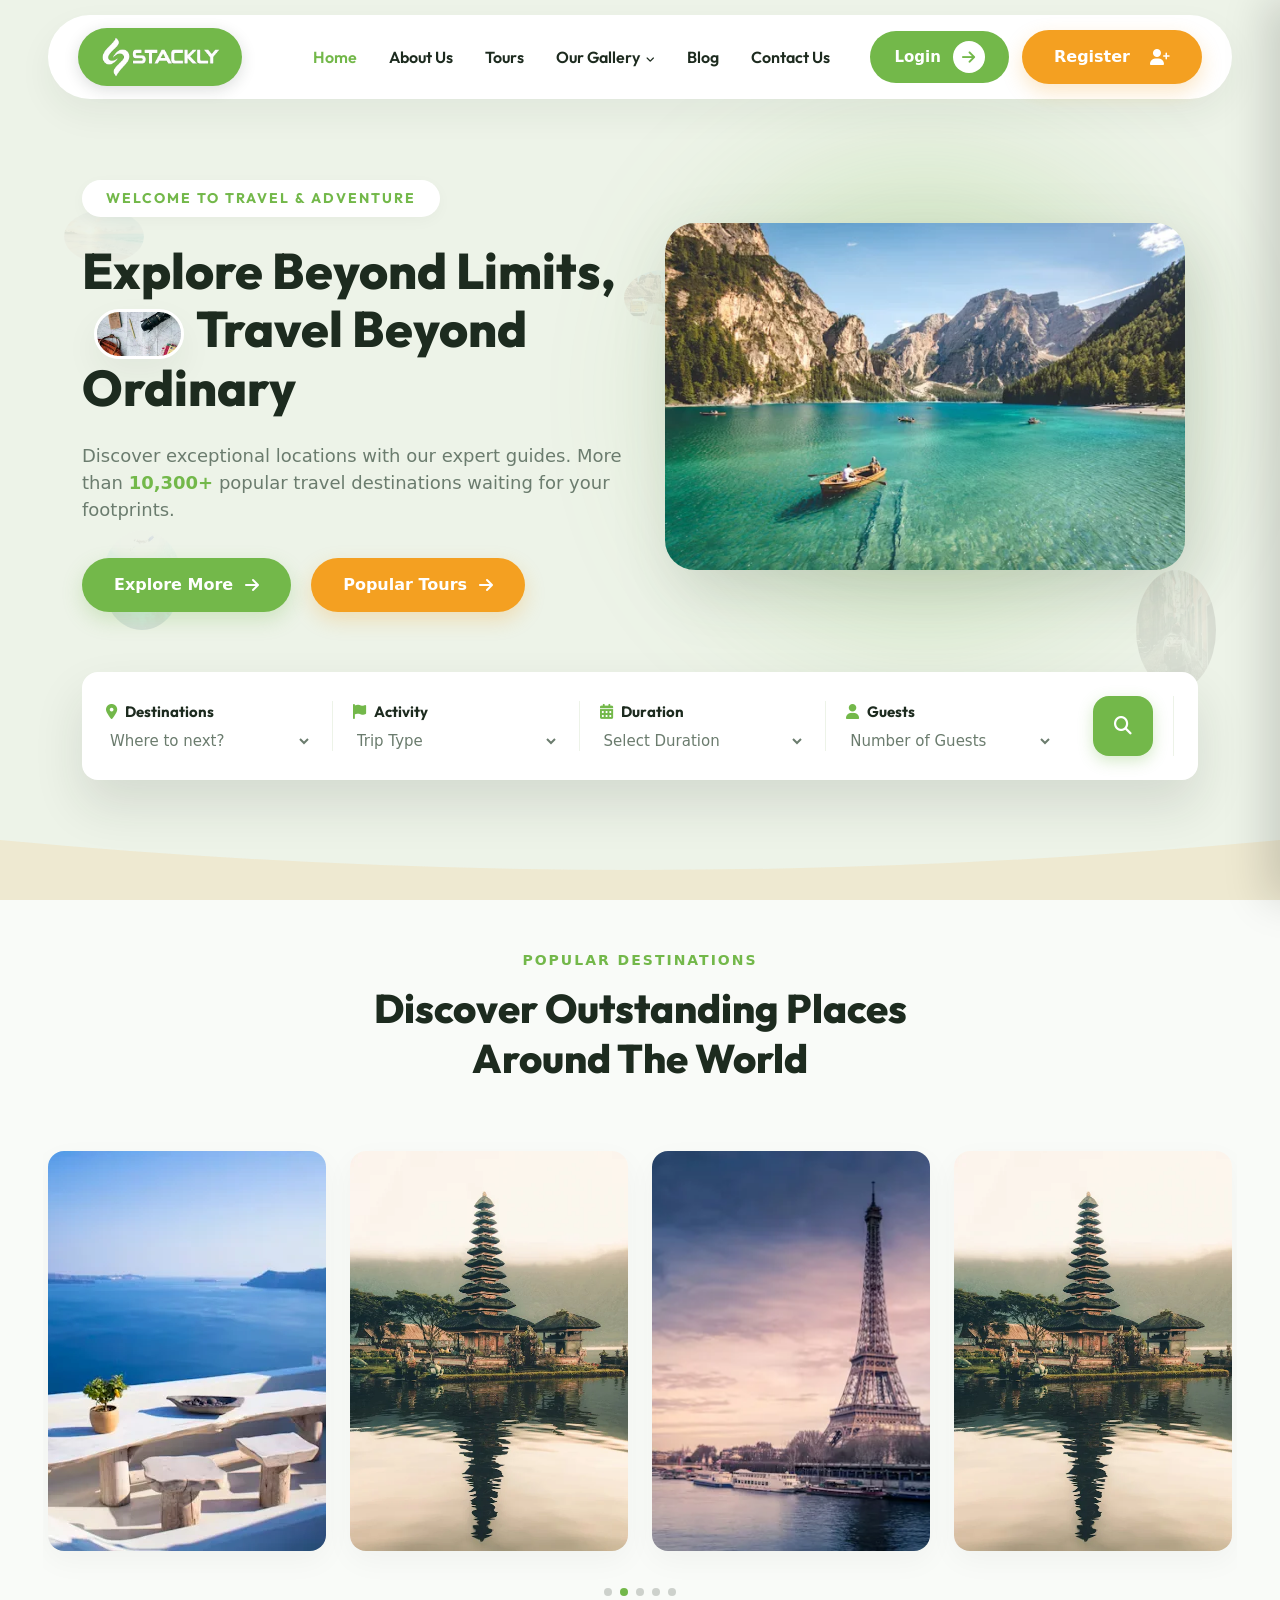
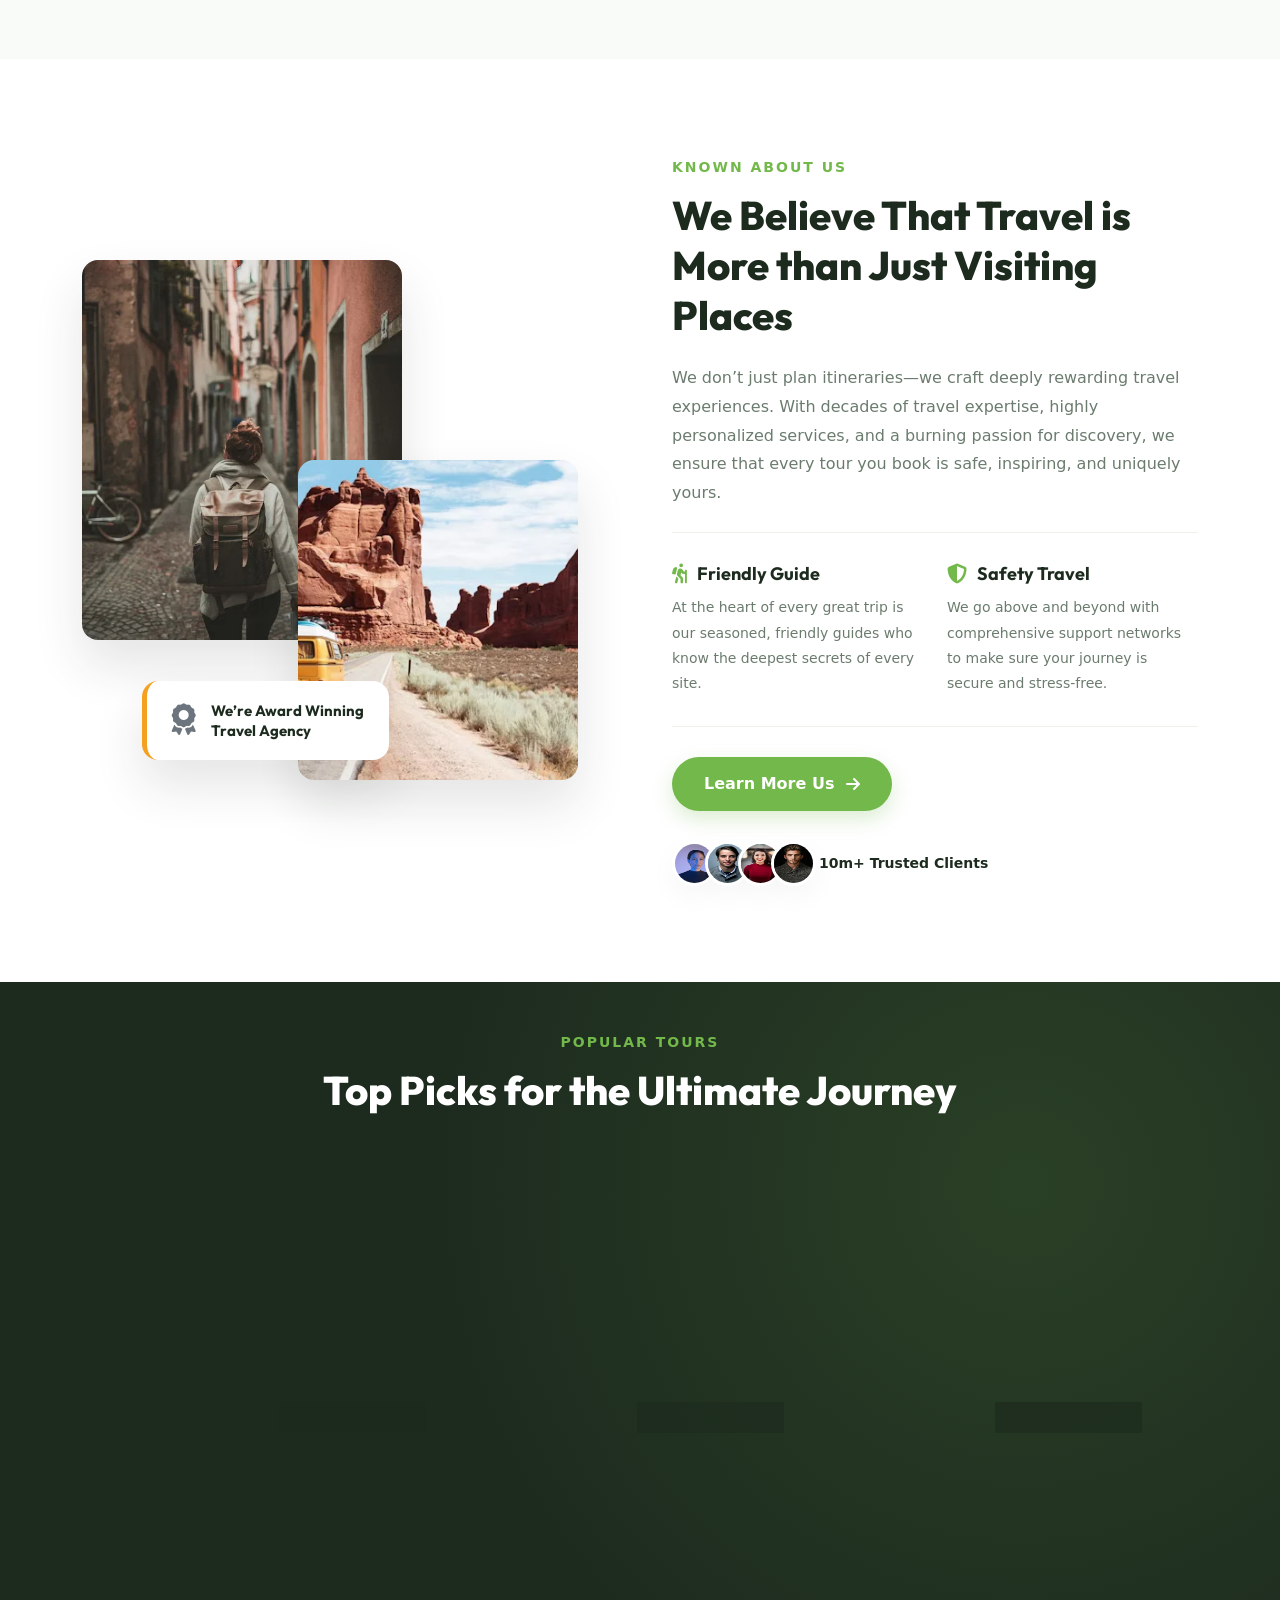
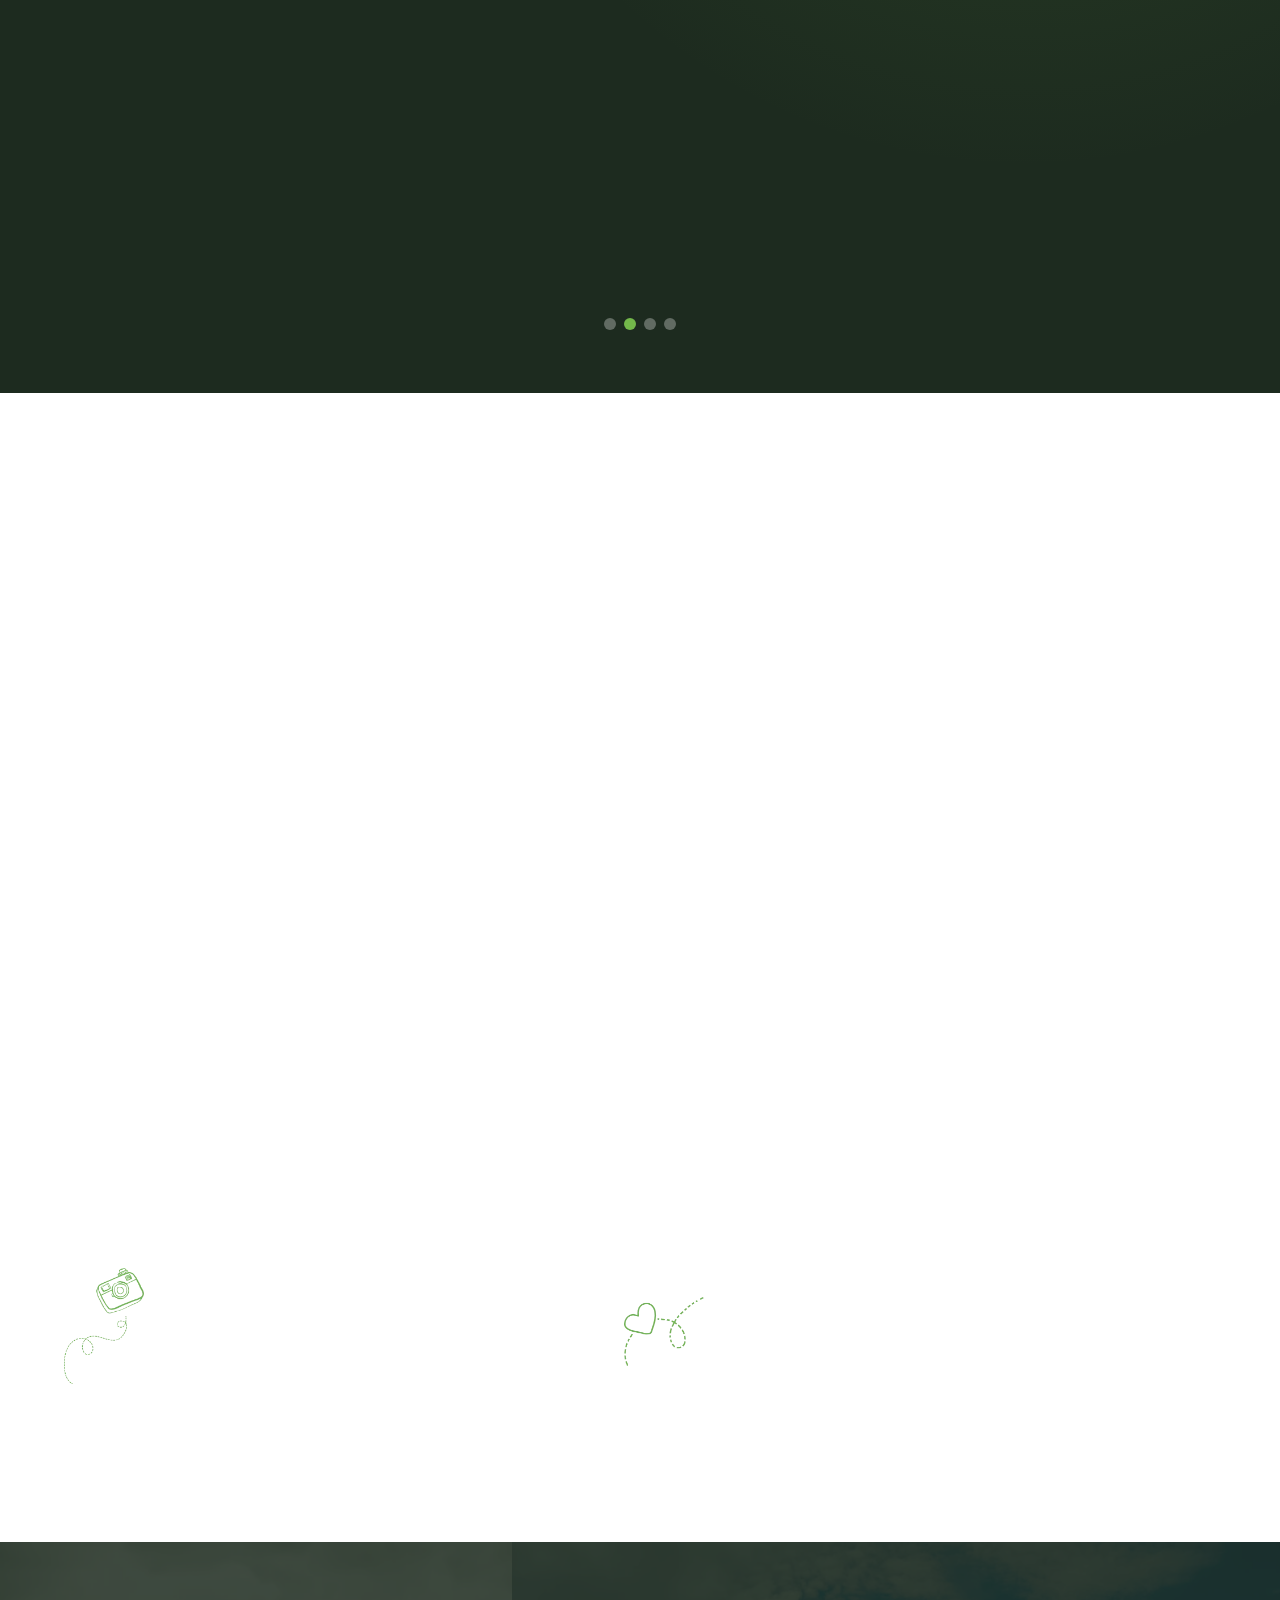
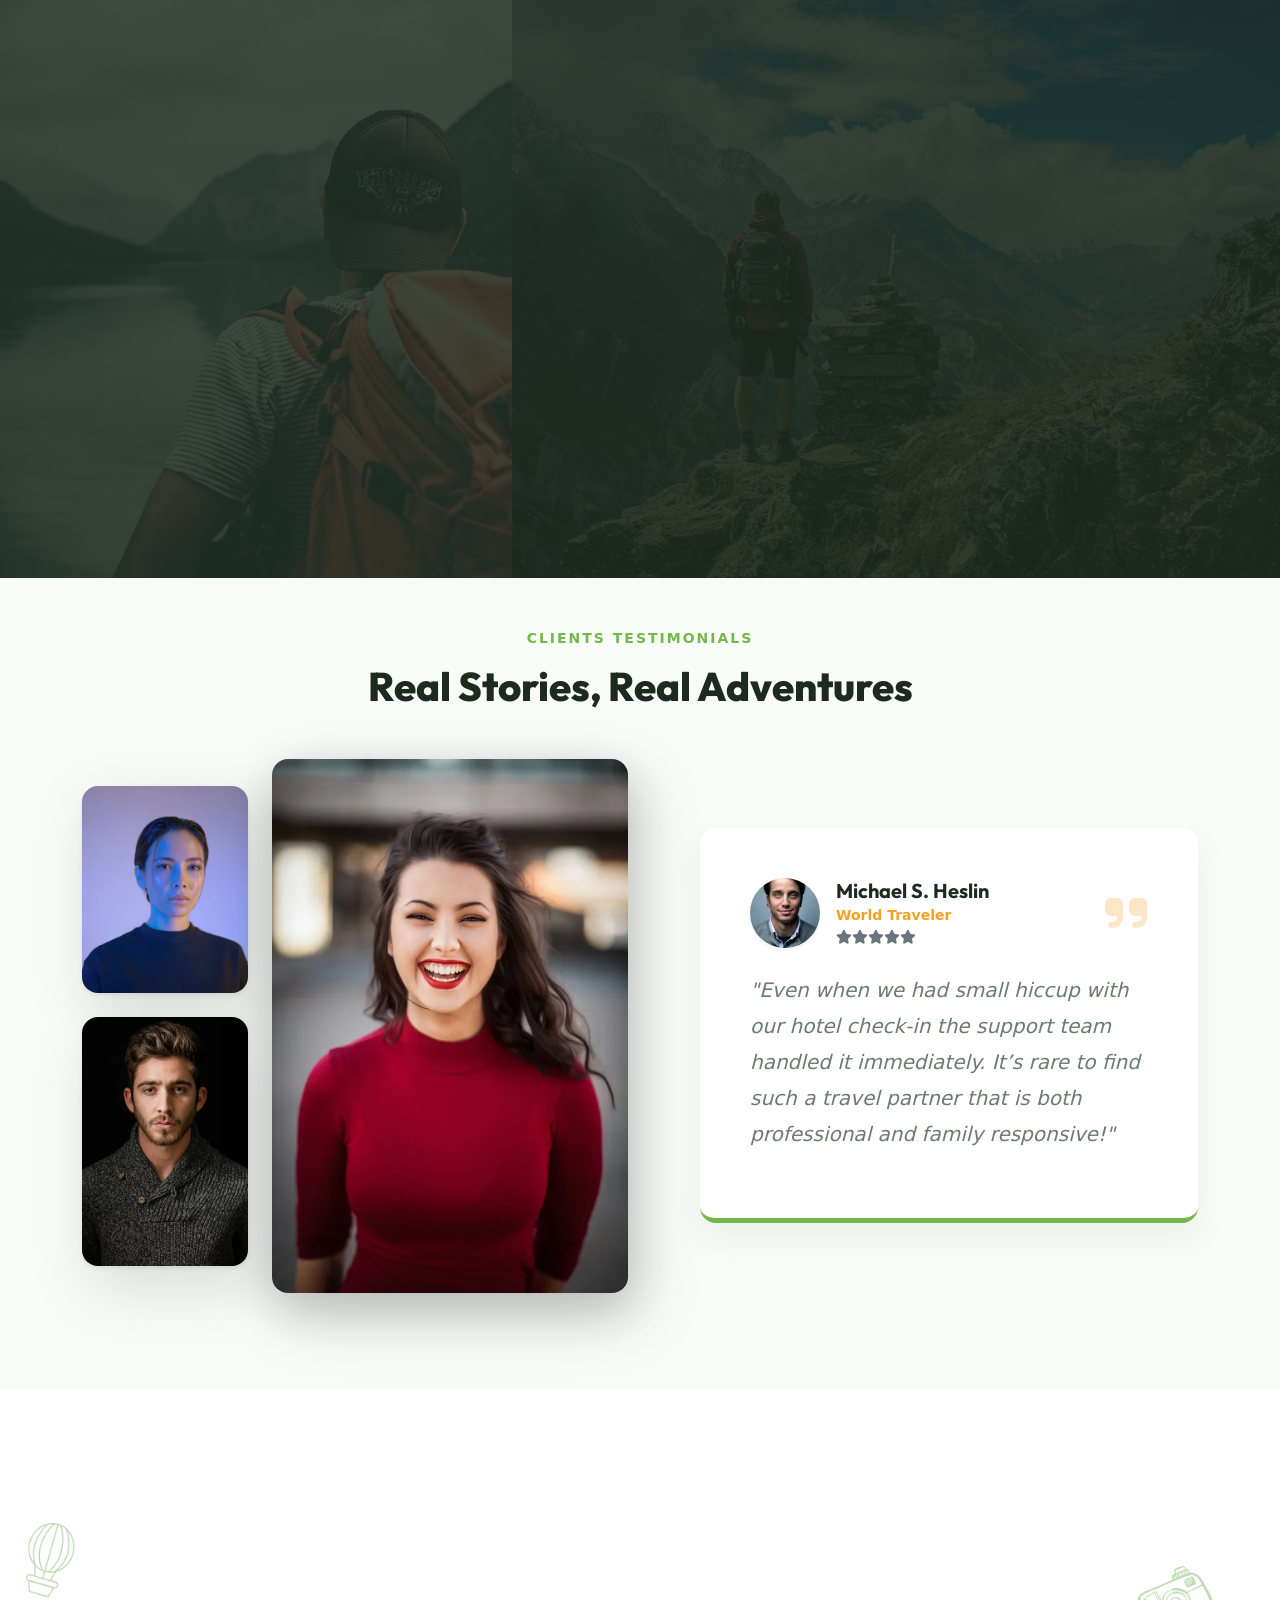
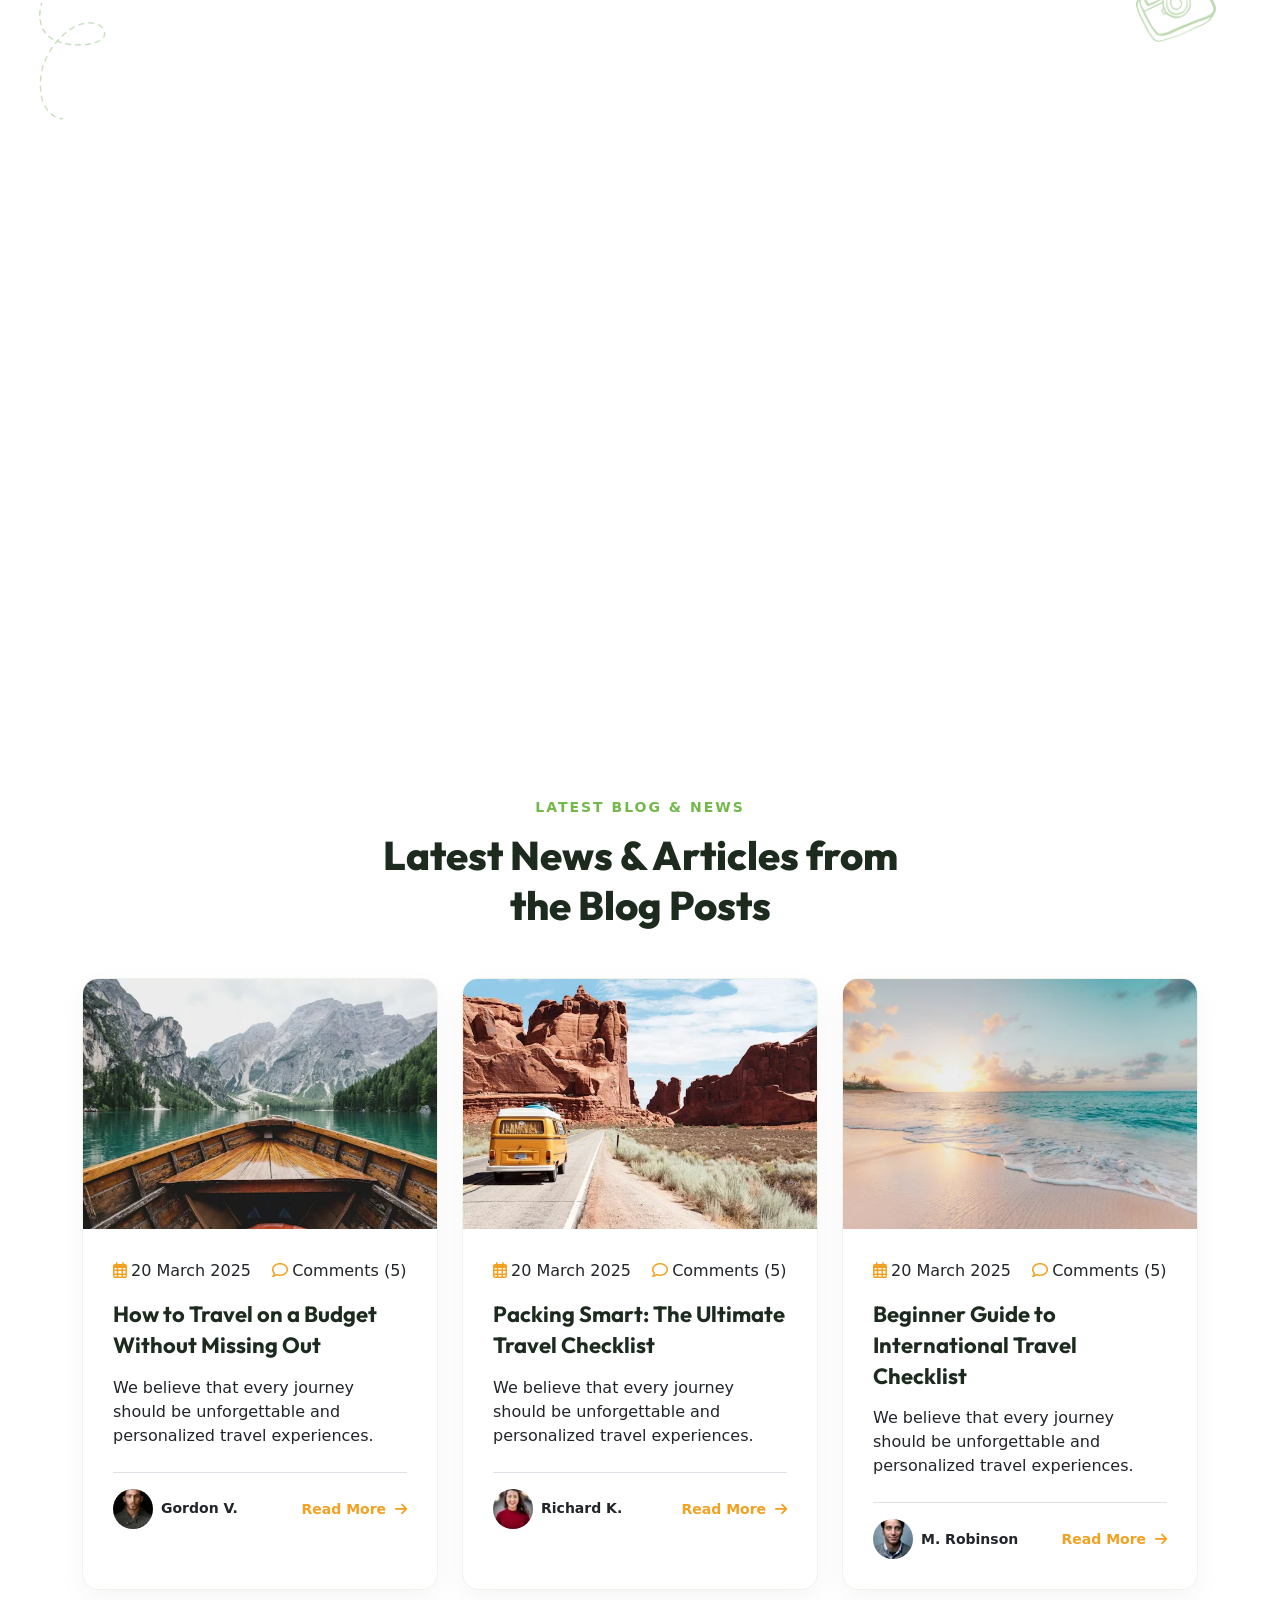
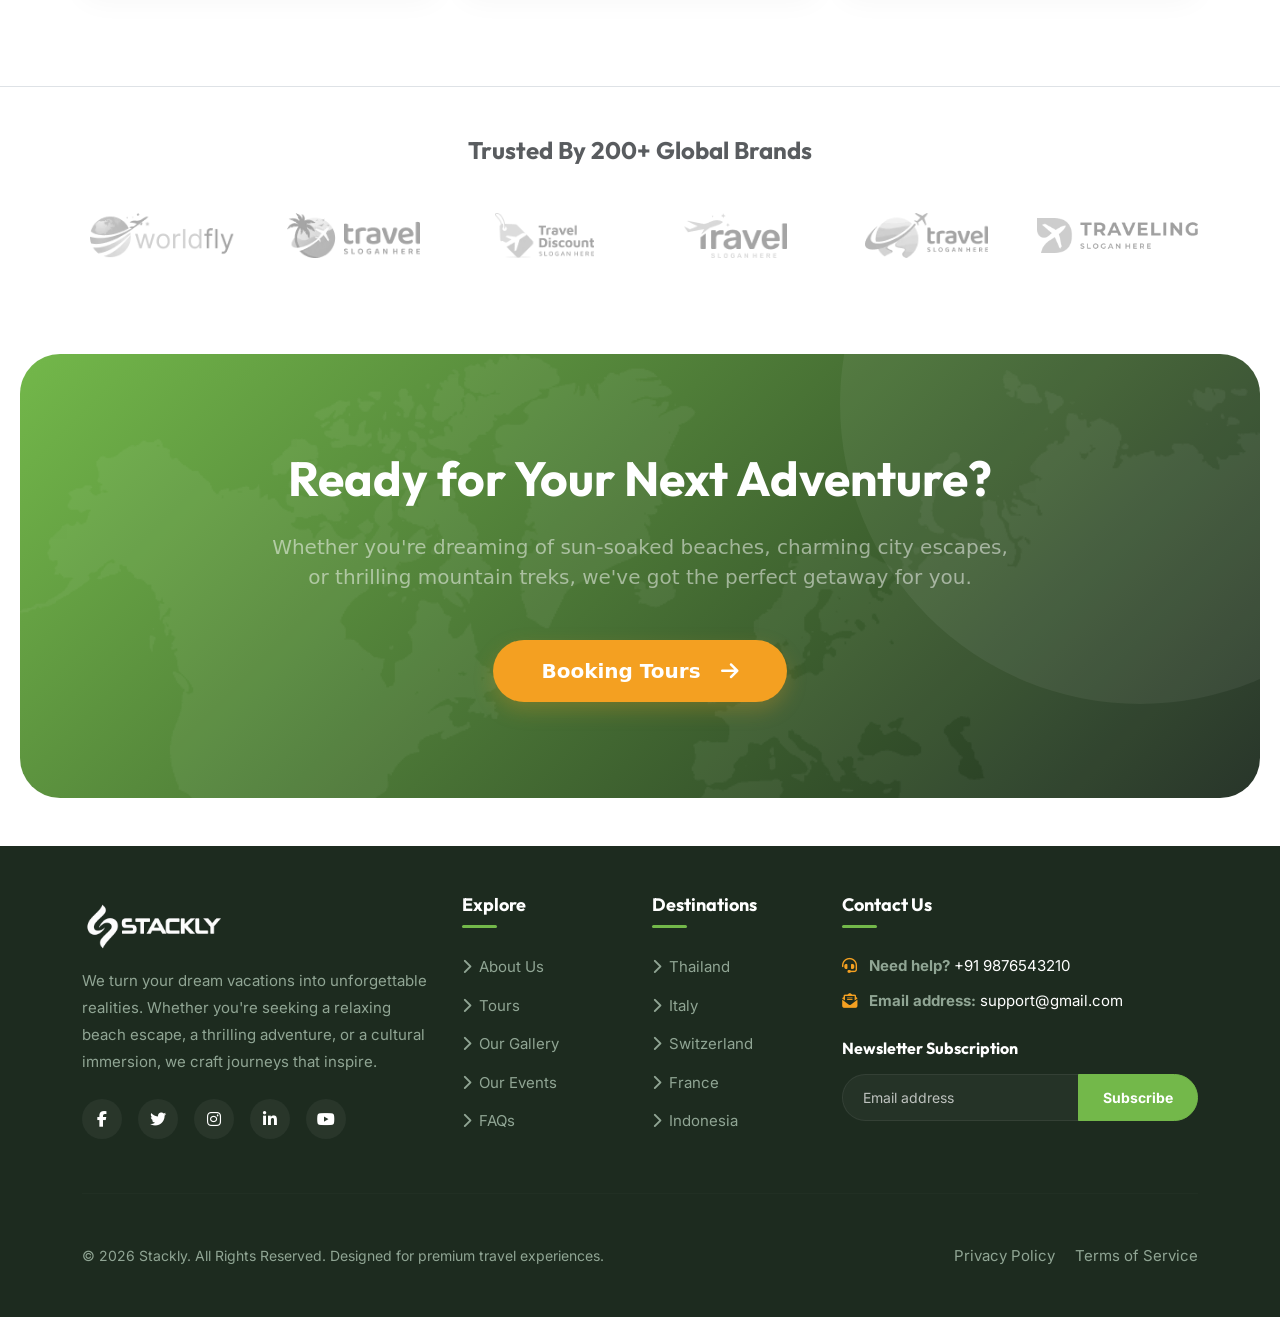
==== index.html @ c20e1c11 "first commit" ====
<!doctype html>
<html lang="en">
  <head>
    <meta charset="UTF-8" />
    <meta name="viewport" content="width=device-width, initial-scale=1.0" />
    <title>Stackly - Premium Travel & Adventure Agency</title>

    <!-- Bootstrap -->
    <link
      href="https://cdn.jsdelivr.net/npm/bootstrap@5.3.3/dist/css/bootstrap.min.css"
      rel="stylesheet"
    />

    <!-- Swiper CSS -->
    <link
      rel="stylesheet"
      href="https://cdn.jsdelivr.net/npm/swiper@11/swiper-bundle.min.css"
    />

    <!-- Font Awesome (latest premium styling) -->
    <link
      rel="stylesheet"
      href="https://cdnjs.cloudflare.com/ajax/libs/font-awesome/6.5.2/css/all.min.css"
    />

    <!-- Custom CSS Stylesheet -->
    <link rel="stylesheet" href="assets/css/styles.css" />
    <!-- <link rel="stylesheet" href="assets/css/about.css" /> -->
  </head>

  <body>
    <!-- ====== Start Premium Preloader ====== -->
    <div class="preloader">
      <div class="preloader-particles">
        <span></span>
        <span></span>
        <span></span>
        <span></span>
        <span></span>
      </div>

      <div class="loader-content">
        <div class="loader-circle">
          <img src="assets/images/logoStackly.webp" alt="Stackly Logo" />
        </div>

        <div class="loader-text">
          <span style="animation-delay: 0.1s">L</span>
          <span style="animation-delay: 0.2s">O</span>
          <span style="animation-delay: 0.3s">A</span>
          <span style="animation-delay: 0.4s">D</span>
          <span style="animation-delay: 0.5s">I</span>
          <span style="animation-delay: 0.6s">N</span>
          <span style="animation-delay: 0.7s">G</span>
        </div>
      </div>
    </div>
    <!-- ====== End Premium Preloader ====== -->

    <!-- ====== Tripex Offcanvas Panel ====== -->
    <div class="tripex-offcanvas-panel" id="tripex-offcanvas-drawer">
      <div class="offcanvas-panel-inner">
        <div
          class="panel-header d-flex justify-content-between align-items-center"
        >
          <a href="index.html" class="brand-logo">
            <img
              src="assets/images/logoStackly.webp"
              alt="Stackly Logo"
              class="logo-img"
            />
          </a>
          <div class="panel-close-btn" id="offcanvas-close-trigger">
            <i class="fas fa-times"></i>
          </div>
        </div>
        <div class="offcanvas-body">
          <!-- Panel Box: Introduction -->
          <div class="panel-box mb-40">
            <h4 class="panel-widget-title">Who Tripex Agency?</h4>
            <p>
              We turn your dream vacations into unforgettable realities. Whether
              you're seeking a relaxing beach escape, an inspiring cultural
              journey, or a thrilling wilderness adventure, we ensure every
              detail is styled to perfection.
            </p>
          </div>

          <!-- Panel Box: Popular Tours Grid -->
          <div class="panel-box mb-40">
            <h4 class="panel-widget-title mb-20">Popular Tours</h4>

            <!-- Sidebar Tour Card 1  -->
            <div class="sidebar-tour-item mb-10">
              <div class="thumbnail">
                <img
                  src="https://images.unsplash.com/photo-1537996194471-e657df975ab4?auto=format&fit=crop&w=400&q=80"
                  alt="Beautiful Diamond Beach"
                />
                <div class="features-tag">
                  <span class="tag-text">Features</span>
                  <span class="offer">28% Off</span>
                </div>
                <div class="hover-content">
                  <div class="content">
                    <h4><a href="#">Beautiful Diamond Beach</a></h4>
                    <div class="ratings">
                      <i class="fas fa-star"></i>
                      <i class="fas fa-star"></i>
                      <i class="fas fa-star"></i>
                      <i class="fas fa-star"></i>
                      <i class="fas fa-star"></i>
                      <a href="#">4.8 (3k reviews)</a>
                    </div>
                  </div>
                </div>
              </div>
            </div>

            <!-- Sidebar Tour Card 2 -->
            <div class="sidebar-tour-item mb-10">
              <div class="thumbnail">
                <img
                  src="https://images.unsplash.com/photo-1507525428034-b723cf961d3e?auto=format&fit=crop&w=400&q=80"
                  alt="Houses Near Ocean"
                />
                <div class="features-tag">
                  <span class="tag-text">Features</span>
                  <span class="offer">28% Off</span>
                </div>
                <div class="hover-content">
                  <div class="content">
                    <h4><a href="#">Houses Near Ocean</a></h4>
                    <div class="ratings">
                      <i class="fas fa-star"></i>
                      <i class="fas fa-star"></i>
                      <i class="fas fa-star"></i>
                      <i class="fas fa-star"></i>
                      <i class="fas fa-star"></i>
                      <a href="#">4.9 (2k reviews)</a>
                    </div>
                  </div>
                </div>
              </div>
            </div>
          </div>

          <!-- Panel Box: Quick Contact Details -->
          <div class="panel-box mb-40">
            <h4 class="panel-widget-title mb-15">Popular Tours</h4>
            <div class="panel-info-list">
              <!-- Panel Contact Box 1 -->
              <div class="panel-info-box">
                <div class="content">
                  <span
                    ><i class="fas fa-headset text-primary me-2"></i>Need
                    help?</span
                  >
                  <h5><a href="tel:1(234)-5869-8888">1(234)-5869-8888</a></h5>
                </div>
              </div>
              <!-- Panel Contact Box 2 -->
              <div class="panel-info-box">
                <div class="content">
                  <span
                    ><i class="fas fa-envelope-open-text text-primary me-2"></i
                    >Email Address</span
                  >
                  <h5>
                    <a href="mailto:example@gmail.com">example@gmail.com</a>
                  </h5>
                </div>
              </div>
            </div>
          </div>
        </div>
      </div>
    </div>

    <!-- ====== Placeholder for Dynamic Header ====== -->
    <div id="header-placeholder"></div>

    <!-- ====== Start Hero Section ====== -->
    <section class="tripex-hero-sec overflow-hidden">
      <div class="svg-shape-wrapper">
        <svg viewBox="0 0 2 1" preserveAspectRatio="none">
          <defs>
            <path id="w" d="m0 1v-.5 q.5.5 1 0 t1 0 1 0 1 0 v.5z"></path>
          </defs>
          <g>
            <use
              href="#w"
              fill="rgba(242, 151, 39, 0.08)"
              class="wave-move-one"
            ></use>
            <use
              href="#w"
              fill="rgba(242, 151, 39, 0.07)"
              class="wave-move-two"
            ></use>
          </g>
        </svg>
      </div>
      <!-- Hero Shapes and Graphics -->
      <div class="hero-wrapper">
        <!-- Floating Particles Animation Elements -->
        <div class="shape shape-one">
          <span
            ><img
              src="assets/images/home/photo-1507525428034-b723cf961d3e.webp"
              alt="shape"
              style="border-radius: 50%; opacity: 0.1"
          /></span>
        </div>
        <div class="shape shape-two">
          <span
            ><img
              src="assets/images/home/photo-1469854523086-cc02fe5d8800.webp"
              alt="shape"
              style="border-radius: 50%; opacity: 0.1"
          /></span>
        </div>
        <div class="shape shape-three">
          <span
            ><img
              src="assets/images/home/photo-1502784444187-359ac186c5bb.webp"
              alt="shape"
              style="border-radius: 50%; opacity: 0.1"
          /></span>
        </div>
        <div class="shape shape-four">
          <span
            ><img
              src="assets/images/home/photo-1527631746610-bca00a040d60.webp"
              alt="shape"
              style="border-radius: 50%; opacity: 0.1"
          /></span>
        </div>
        <div class="shape shape-five">
          <span
            ><img
              src="assets/images/home/photo-1552465011-b4e21bf6e79a.webp"
              alt="shape"
              style="border-radius: 50%; opacity: 0.1"
          /></span>
        </div>

        <div class="container">
          <div class="row align-items-center">
            <div class="col-xl-6 col-lg-12">
              <!-- Hero Context -->
              <div class="hero-content reveal reveal-slide-left">
                <span class="sub-title">Welcome to Travel &amp; Adventure</span>
                <h1>
                  Explore Beyond Limits,<span
                    ><img
                      src="assets/images/home/photo-1488646953014-85cb44e25828.webp"
                      alt="Hero image" /></span
                  >Travel Beyond Ordinary
                </h1>
                <p>
                  Discover exceptional locations with our expert guides. More
                  than <span>10,300+</span> popular travel destinations waiting
                  for your footprints.
                </p>
                <div class="hero-button">
                  <a href="#about" class="theme-btn style-one"
                    >Explore More <i class="fas fa-arrow-right"></i
                  ></a>
                  <a href="#tours" class="theme-btn style-two"
                    >Popular Tours <i class="fas fa-arrow-right"></i
                  ></a>
                </div>
              </div>
            </div>

            <div class="col-xl-6 col-lg-12 text-center">
              <!-- Hero Main Graphics Box -->
              <div class="hero-image-box reveal reveal-slide-right">
                <div class="blur-shape"></div>
                <div class="tripex-image">
                  <img
                    src="assets/images/home/photo-1501785888041-af3ef285b470.webp"
                    alt="Traveler enjoying nature"
                    style="border-radius: 30px"
                  />
                </div>
              </div>
            </div>
          </div>

          <!-- ====== Hero Search Widget Form ====== -->
          <div class="hero-search-wrapper">
            <form class="hero-search" id="hero-travel-search-form" action="#">
              <!-- Destination Select Input -->
              <div class="form-group">
                <label><i class="fas fa-map-marker-alt"></i>Destinations</label>
                <select class="wide" name="destination" required>
                  <option value="">Where to next?</option>
                  <option value="Thailand">Thailand</option>
                  <option value="Italy">Italy</option>
                  <option value="Switzerland">Switzerland</option>
                  <option value="France">France</option>
                  <option value="Indonesia">Indonesia</option>
                </select>
              </div>

              <!-- Activities Type Select Input -->
              <div class="form-group">
                <label><i class="fas fa-flag"></i>Activity</label>
                <select class="wide" name="activity" required>
                  <option value="">Trip Type</option>
                  <option value="Adventure">Adventure Tours</option>
                  <option value="Cultural">Cultural Tours</option>
                  <option value="Historical">Historical Tours</option>
                  <option value="Relaxation">Relaxation Escapes</option>
                </select>
              </div>

              <!-- Duration Select Input -->
              <div class="form-group">
                <label><i class="fas fa-calendar-alt"></i>Duration</label>
                <select class="wide" name="duration" required>
                  <option value="">Select Duration</option>
                  <option value="1-3">1 - 3 Days</option>
                  <option value="3-5">3 - 5 Days</option>
                  <option value="5-10">5 - 10 Days</option>
                  <option value="10+">10+ Days</option>
                </select>
              </div>

              <!-- Guest Count Select Input -->
              <div class="form-group">
                <label><i class="fas fa-user"></i>Guests</label>
                <select class="wide" name="guests" required>
                  <option value="">Number of Guests</option>
                  <option value="1-2">01 - 02 People</option>
                  <option value="2-5">02 - 05 People</option>
                  <option value="5-10">05 - 10 People</option>
                  <option value="10+">10+ People</option>
                </select>
              </div>

              <!-- Submit Search Actions -->
              <div class="form-group form-button">
                <button type="submit" class="submit-btn">
                  <i class="fas fa-search"></i>
                </button>
              </div>
            </form>
          </div>
        </div>
      </div>
    </section>
    <!-- ====== End Hero Section ====== -->

    <!-- ====== Start Destination Section ====== -->
    <section class="tripex-destination-sec pt-5 pb-5">
      <div class="container-fluid px-lg-5">
        <div class="row">
          <div class="col-lg-12">
            <!-- Section Header -->
            <div class="section-title text-center mb-5 reveal reveal-fade-up">
              <span class="sub-title">Popular Destinations</span>
              <h2>Discover Outstanding Places Around The World</h2>
            </div>
          </div>
        </div>

        <!-- Swiper Destination Slider -->
        <div class="swiper destination-slider reveal reveal-zoom-in">
          <div class="swiper-wrapper">
            <!-- Destination Item 1: Thailand -->
            <div class="swiper-slide tripex-destination-item">
              <div class="thumbnail">
                <img
                  src="assets/images/home/photo-1502784444187-359ac186c5bb (1).webp"
                  alt="Thailand"
                />
                <div class="hover-content">
                  <div class="content">
                    <span>10 Tours</span>
                    <h4>Thailand</h4>
                  </div>
                </div>
              </div>
            </div>

            <!-- Destination Item 2: Italy -->
            <div class="swiper-slide tripex-destination-item">
              <div class="thumbnail">
                <img
                  src="assets/images/home/photo-1498503182468-3b51cbb6cb24.webp"
                  alt="Italy"
                />
                <div class="hover-content">
                  <div class="content">
                    <span>05 Tours</span>
                    <h4>Italy</h4>
                  </div>
                </div>
              </div>
            </div>

            <!-- Destination Item 3: Switzerland -->
            <div class="swiper-slide tripex-destination-item">
              <div class="thumbnail">
                <img
                  src="assets/images/home/photo-1537996194471-e657df975ab4.webp"
                  alt="Switzerland"
                />
                <div class="hover-content">
                  <div class="content">
                    <span>10 Tours</span>
                    <h4>Switzerland</h4>
                  </div>
                </div>
              </div>
            </div>

            <!-- Destination Item 4: France -->
            <div class="swiper-slide tripex-destination-item">
              <div class="thumbnail">
                <img
                  src="assets/images/home/photo-1502602898657-3e91760cbb34.webp"
                  alt="France"
                />
                <div class="hover-content">
                  <div class="content">
                    <span>08 Tours</span>
                    <h4>France</h4>
                  </div>
                </div>
              </div>
            </div>

            <!-- Destination Item 5: Indonesia -->
            <div class="swiper-slide tripex-destination-item">
              <div class="thumbnail">
                <img
                  src="assets/images/home/photo-1537996194471-e657df975ab4.webp"
                  alt="Indonesia"
                />
                <div class="hover-content">
                  <div class="content">
                    <span>06 Tours</span>
                    <h4>Indonesia</h4>
                  </div>
                </div>
              </div>
            </div>
          </div>
          <!-- Swiper Pagination -->
          <div class="swiper-pagination"></div>
        </div>
      </div>
    </section>
    <!-- ====== End Destination Section ====== -->

    <!-- ====== Start About Section ====== -->
    <section class="tripex-about-sec py-5 my-5 overflow-hidden" id="about">
      <div class="container">
        <div class="row align-items-center">
          <div class="col-xl-6 col-lg-12 order-2 order-xl-1">
            <!-- Overlapping Premium Images Layout -->
            <div class="tripex-image-box reveal reveal-slide-left">
              <div class="tripex-image image-one">
                <img
                  src="assets/images/home/Known About Us1.webp"
                  class="animate-float-bob-x"
                  alt="Friendly Guide in nature"
                />
              </div>
              <div class="tripex-image image-two">
                <img
                  src="assets/images/home/Known About Us2.webp"
                  class="animate-float-bob-y"
                  alt="Backpacker looking at mountains"
                />
              </div>
              <!-- Award Metric Badge Overlay -->
              <div class="tripex-award-card">
                <div class="icon">
                  <i class="fas fa-award text-secondary fa-2x"></i>
                </div>
                <div class="content">
                  <h5>We’re Award Winning<br />Travel Agency</h5>
                </div>
              </div>
            </div>
          </div>

          <div class="col-xl-6 col-lg-12 order-1 order-xl-2">
            <!-- Brand History & Strengths -->
            <div class="tripex-content-box reveal reveal-slide-right">
              <div class="section-title text-start mb-4">
                <span class="sub-title">Known About Us</span>
                <h2>
                  We Believe That Travel is More than Just Visiting Places
                </h2>
              </div>
              <p class="mb-4">
                We don’t just plan itineraries—we craft deeply rewarding travel
                experiences. With decades of travel expertise, highly
                personalized services, and a burning passion for discovery, we
                ensure that every tour you book is safe, inspiring, and uniquely
                yours.
              </p>

              <!-- Strength Iconic list -->
              <div class="tripex-iconic-list">
                <div class="row g-4">
                  <div class="col-md-6">
                    <div class="tripex-iconic-item">
                      <div class="content">
                        <h5><i class="fas fa-hiking"></i>Friendly Guide</h5>
                        <p>
                          At the heart of every great trip is our seasoned,
                          friendly guides who know the deepest secrets of every
                          site.
                        </p>
                      </div>
                    </div>
                  </div>
                  <div class="col-md-6">
                    <div class="tripex-iconic-item">
                      <div class="content">
                        <h5><i class="fas fa-shield-alt"></i>Safety Travel</h5>
                        <p>
                          We go above and beyond with comprehensive support
                          networks to make sure your journey is secure and
                          stress-free.
                        </p>
                      </div>
                    </div>
                  </div>
                </div>
              </div>

              <!-- Trust Metric Badges -->
              <div class="tripex-button-wrap">
                <a href="#tours" class="theme-btn style-one"
                  >Learn More Us <i class="fas fa-arrow-right"></i
                ></a>
                <div class="tripex-avatar-card">
                  <ul class="list-unstyled">
                    <li>
                      <img
                        src="assets/images/home/Known About Us avatar1.webp"
                        alt="avatar"
                      />
                    </li>
                    <li>
                      <img
                        src="assets/images/home/Known About Us avatar2.webp"
                        alt="avatar"
                      />
                    </li>
                    <li>
                      <img
                        src="assets/images/home/Known About Us avatar3.webp"
                        alt="avatar"
                      />
                    </li>
                    <li>
                      <img
                        src="assets/images/home/Known About Us avatar4.webp"
                        alt="avatar"
                      />
                    </li>
                  </ul>
                  <span>10m+ Trusted Clients</span>
                </div>
              </div>
            </div>
          </div>
        </div>
      </div>
    </section>
    <!-- ====== End About Section ====== -->

    <!-- ====== Start Popular Tours Section ====== -->
    <section class="tripex-tour-sec py-5 text-white" id="tours">
      <div class="container px-lg-5">
        <div class="row">
          <div class="col-lg-12">
            <div
              class="section-title text-center text-white mb-5 reveal reveal-fade-up"
            >
              <span class="sub-title">Popular Tours</span>
              <h2 class="text-white">Top Picks for the Ultimate Journey</h2>
            </div>
          </div>
        </div>

        <!-- Swiper Tour Slider -->
        <div class="swiper tour-slider reveal reveal-fade-up">
          <div class="swiper-wrapper">
            <!-- Tour Card 1: Beautiful Diamond Beach -->
            <div class="swiper-slide tripex-tour-item">
              <div class="thumbnail">
                <img
                  src="assets/images/home/Start Popular Tours1.webp"
                  alt="Bali Beach"
                />
                <div class="features-tag">
                  <span class="tag-text">Features</span>
                  <span class="offer">28% Off</span>
                </div>
                <div class="duration">3 Days - 2 Night</div>
              </div>
              <div class="content-wrap">
                <div class="ratings">
                  <i class="fas fa-star"></i>
                  <i class="fas fa-star"></i>
                  <i class="fas fa-star"></i>
                  <i class="fas fa-star"></i>
                  <i class="fas fa-star"></i>
                  <a href="#">4.8 (3k reviews)</a>
                </div>
                <h4 class="title"><a href="#">Beautiful Diamond Beach</a></h4>
                <span class="location"
                  ><i class="fas fa-map-marker-alt"></i>Bali, Indonesia</span
                >
                <p>
                  Rising dramatically 200 meters above the surrounding crystal
                  ocean water, enjoy Bali's ultimate diamond beach views.
                </p>
                <div class="tour-meta">
                  <div class="meta-item">
                    <span>
                      <span class="meta-title"
                        ><i class="fas fa-dollar-sign"></i>Price</span
                      >
                      <span class="meta-value">$150</span>
                    </span>
                  </div>
                  <div class="meta-item">
                    <span>
                      <span class="meta-title"
                        ><i class="fas fa-map"></i>Place</span
                      >
                      <span class="meta-value">Bali</span>
                    </span>
                  </div>
                  <div class="meta-item">
                    <span>
                      <span class="meta-title"
                        ><i class="fas fa-user"></i>Guest</span
                      >
                      <span class="meta-value">2-5</span>
                    </span>
                  </div>
                </div>
                <div class="tour-footer">
                  <a href="#" class="theme-btn style-one tour-booking-trigger"
                    >Book Now <i class="fas fa-arrow-right"></i
                  ></a>
                </div>
              </div>
            </div>

            <!-- Tour Card 2: Nangyuan Island Viewpoint -->
            <div class="swiper-slide tripex-tour-item">
              <div class="thumbnail">
                <img
                  src="assets/images/home/Start Popular Tours2.webp"
                  alt="Thailand viewpoint"
                />
                <div class="features-tag">
                  <span class="tag-text">Popular</span>
                </div>
                <div class="duration">4 Days - 3 Night</div>
              </div>
              <div class="content-wrap">
                <div class="ratings">
                  <i class="fas fa-star"></i>
                  <i class="fas fa-star"></i>
                  <i class="fas fa-star"></i>
                  <i class="fas fa-star"></i>
                  <i class="fas fa-star"></i>
                  <a href="#">4.9 (4k reviews)</a>
                </div>
                <h4 class="title"><a href="#">Viewpoint Nangyuan Island</a></h4>
                <span class="location"
                  ><i class="fas fa-map-marker-alt"></i>Thailand</span
                >
                <p>
                  Witness breathtaking ocean views connecting tiny sandbars and
                  mountains in one of Thailand's most unique islands.
                </p>
                <div class="tour-meta">
                  <div class="meta-item">
                    <span>
                      <span class="meta-title"
                        ><i class="fas fa-dollar-sign"></i>Price</span
                      >
                      <span class="meta-value">$220</span>
                    </span>
                  </div>
                  <div class="meta-item">
                    <span>
                      <span class="meta-title"
                        ><i class="fas fa-map"></i>Place</span
                      >
                      <span class="meta-value">Tao</span>
                    </span>
                  </div>
                  <div class="meta-item">
                    <span>
                      <span class="meta-title"
                        ><i class="fas fa-user"></i>Guest</span
                      >
                      <span class="meta-value">1-4</span>
                    </span>
                  </div>
                </div>
                <div class="tour-footer">
                  <a href="#" class="theme-btn style-one tour-booking-trigger"
                    >Book Now <i class="fas fa-arrow-right"></i
                  ></a>
                </div>
              </div>
            </div>

            <!-- Tour Card 3: Pool Relaxation Garden -->
            <div class="swiper-slide tripex-tour-item">
              <div class="thumbnail">
                <img
                  src="assets/images/home/Start Popular Tours3.webp"
                  alt="Garden relaxation"
                />
                <div class="duration">5 Days - 4 Night</div>
              </div>
              <div class="content-wrap">
                <div class="ratings">
                  <i class="fas fa-star"></i>
                  <i class="fas fa-star"></i>
                  <i class="fas fa-star"></i>
                  <i class="fas fa-star"></i>
                  <i class="fas fa-star"></i>
                  <a href="#">4.7 (1k reviews)</a>
                </div>
                <h4 class="title"><a href="#">Pool Relaxation Garden</a></h4>
                <span class="location"
                  ><i class="fas fa-map-marker-alt"></i>Maldives</span
                >
                <p>
                  Relax in a luxury private overwater villa equipped with
                  personal plunge pools and pristine direct coral reef access.
                </p>
                <div class="tour-meta">
                  <div class="meta-item">
                    <span>
                      <span class="meta-title"
                        ><i class="fas fa-dollar-sign"></i>Price</span
                      >
                      <span class="meta-value">$310</span>
                    </span>
                  </div>
                  <div class="meta-item">
                    <span>
                      <span class="meta-title"
                        ><i class="fas fa-map"></i>Place</span
                      >
                      <span class="meta-value">Malé</span>
                    </span>
                  </div>
                  <div class="meta-item">
                    <span>
                      <span class="meta-title"
                        ><i class="fas fa-user"></i>Guest</span
                      >
                      <span class="meta-value">2-4</span>
                    </span>
                  </div>
                </div>
                <div class="tour-footer">
                  <a href="#" class="theme-btn style-one tour-booking-trigger"
                    >Book Now <i class="fas fa-arrow-right"></i
                  ></a>
                </div>
              </div>
            </div>

            <!-- Tour Card 4: Amalfi Coast Houses -->
            <div class="swiper-slide tripex-tour-item">
              <div class="thumbnail">
                <img
                  src="assets/images/home/Start Popular Tours4.webp"
                  alt="Amalfi Coast"
                />
                <div class="features-tag">
                  <span class="tag-text">Featured</span>
                  <span class="offer">15% Off</span>
                </div>
                <div class="duration">3 Days - 2 Night</div>
              </div>
              <div class="content-wrap">
                <div class="ratings">
                  <i class="fas fa-star"></i>
                  <i class="fas fa-star"></i>
                  <i class="fas fa-star"></i>
                  <i class="fas fa-star"></i>
                  <i class="fas fa-star"></i>
                  <a href="#">4.9 (2k reviews)</a>
                </div>
                <h4 class="title"><a href="#">Houses Near Ocean</a></h4>
                <span class="location"
                  ><i class="fas fa-map-marker-alt"></i>Amalfi Coast,
                  Italy</span
                >
                <p>
                  Stroll around historic houses overlooking blue cliffs, and
                  dive into Italian culinary specialties and ocean breezes.
                </p>
                <div class="tour-meta">
                  <div class="meta-item">
                    <span>
                      <span class="meta-title"
                        ><i class="fas fa-dollar-sign"></i>Price</span
                      >
                      <span class="meta-value">$195</span>
                    </span>
                  </div>
                  <div class="meta-item">
                    <span>
                      <span class="meta-title"
                        ><i class="fas fa-map"></i>Place</span
                      >
                      <span class="meta-value">Italy</span>
                    </span>
                  </div>
                  <div class="meta-item">
                    <span>
                      <span class="meta-title"
                        ><i class="fas fa-user"></i>Guest</span
                      >
                      <span class="meta-value">2-3</span>
                    </span>
                  </div>
                </div>
                <div class="tour-footer">
                  <a href="#" class="theme-btn style-one tour-booking-trigger"
                    >Book Now <i class="fas fa-arrow-right"></i
                  ></a>
                </div>
              </div>
            </div>
          </div>
          <!-- Swiper Pagination -->
          <div class="swiper-pagination"></div>
        </div>
      </div>
    </section>
    <!-- ====== End Popular Tours Section ====== -->

    <!-- ====== Start Popular Activities Section ====== -->
    <section class="tripex-activities-sec py-5 my-5">
      <div class="container">
        <div class="row">
          <div class="col-lg-12">
            <!-- Section Title -->
            <div class="section-title text-center mb-5 reveal reveal-fade-up">
              <span class="sub-title">Popular Activities</span>
              <h2>Adventure. Comfort. Convenience.</h2>
            </div>
          </div>
        </div>
        <div class="row justify-content-center align-items-center g-4">
          <div class="col-xl-6 col-md-12 reveal reveal-slide-left">
            <!-- Tripex Features Grid -->
            <div class="tripex-features-grid">
              <div class="row g-0">
                <!-- Activity Box 1 -->
                <div class="col-6 border-end border-bottom">
                  <div class="tripex-iconic-box">
                    <div class="icon"><i class="fas fa-campground"></i></div>
                    <div class="content">
                      <h5>Tent Camping</h5>
                    </div>
                  </div>
                </div>
                <!-- Activity Box 2 -->
                <div class="col-6 border-bottom">
                  <div class="tripex-iconic-box">
                    <div class="icon"><i class="fas fa-water"></i></div>
                    <div class="content">
                      <h5>Adventure Of Kayaking</h5>
                    </div>
                  </div>
                </div>
                <!-- Activity Box 3 -->
                <div class="col-6 border-end border-bottom border-sm-bottom-0">
                  <div class="tripex-iconic-box">
                    <div class="icon"><i class="fas fa-mountain"></i></div>
                    <div class="content">
                      <h5>Bungee Jump</h5>
                    </div>
                  </div>
                </div>
                <!-- Activity Box 4 -->
                <div class="col-6 border-bottom border-sm-bottom-0">
                  <div class="tripex-iconic-box">
                    <div class="icon"><i class="fas fa-ship"></i></div>
                    <div class="content">
                      <h5>Adventure of Canoeing</h5>
                    </div>
                  </div>
                </div>
                <!-- Activity Box 5 -->
                <div class="col-6 border-end">
                  <div class="tripex-iconic-box">
                    <div class="icon"><i class="fas fa-bolt"></i></div>
                    <div class="content">
                      <h5>Adventure Of Zip Lines</h5>
                    </div>
                  </div>
                </div>
                <!-- Activity Box 6 -->
                <div class="col-6">
                  <div class="tripex-iconic-box">
                    <div class="icon"><i class="fas fa-bicycle"></i></div>
                    <div class="content">
                      <h5>Mountain Biking</h5>
                    </div>
                  </div>
                </div>
              </div>
            </div>
          </div>
          <div class="col-xl-6 col-lg-8 reveal reveal-slide-right">
            <!-- Activities Image Composition -->
            <div class="tripex-activities-image-wrap">
              <div class="row g-3 align-items-center">
                <div class="col-6">
                  <img
                    src="assets/images/home/ac-img1.webp"
                    alt="Activity 1"
                    class="img-fluid rounded-4 shadow-sm"
                  />
                </div>
                <div class="col-6">
                  <img
                    src="assets/images/home/ac-img2.webp"
                    alt="Activity 2"
                    class="img-fluid rounded-4 shadow-sm mt-5"
                  />
                </div>
              </div>
              <!-- Popular Destinations Metric -->
              <div class="tripex-destinations-badge shadow-lg">
                <h5>5000+ World Popular Destinations</h5>
                <div class="trusted-clients-small mt-2">
                  <div class="tripex-avatar-card justify-content-center mb-2">
                    <ul class="list-unstyled mb-0">
                      <li>
                        <img src="assets/images/home/cn-1.webp" alt="flag" />
                      </li>
                      <li>
                        <img src="assets/images/home/cn-2.webp" alt="flag" />
                      </li>
                      <li>
                        <img src="assets/images/home/cn-3.webp" alt="flag" />
                      </li>
                      <li>
                        <img src="assets/images/home/cn-4.webp" alt="flag" />
                      </li>
                      <li>
                        <img src="assets/images/home/cn-5.webp" alt="flag" />
                      </li>
                    </ul>
                  </div>
                  <span class="text-muted small"
                    >Join thousands of explorers</span
                  >
                </div>
              </div>
            </div>
          </div>
        </div>
      </div>
    </section>
    <!-- ====== End Popular Activities Section ====== -->

    <!-- ====== Start Offer Section ====== -->
    <section class="tripex-offer-sec pb-30 overflow-hidden">
      <div class="shape shape-one">
        <span
          ><img src="assets/images/home/off-shape1.webp" alt="shape"
        /></span>
      </div>
      <div class="shape shape-two">
        <span
          ><img src="assets/images/home/off-shape2.webp" alt="shape"
        /></span>
      </div>
      <div class="container">
        <div class="row">
          <div class="col-xl-6">
            <div class="tripex-offer-item mb-4 reveal reveal-slide-left">
              <div class="offer-bg">
                <img src="assets/images/home/offer-bg.webp" alt="offer bg" />
              </div>
              <div class="thumbnail">
                <img
                  src="assets/images/home/offer-img1.webp"
                  alt="offer image"
                />
              </div>
              <div class="content">
                <span
                  class="bg_cover"
                  style="background-image: url(assets/images/home/text-bg.webp)"
                  >Super Offer Services</span
                >
                <h3>Explore The Travel by Super Offer</h3>
                <a href="#" class="explore-btn style-one"
                  >Explore More<i class="fas fa-arrow-right ms-2"></i
                ></a>
              </div>
            </div>
          </div>
          <div class="col-xl-6">
            <!-- Tripex Offer Item -->
            <div class="tripex-offer-item mb-4 reveal reveal-slide-right">
              <div class="offer-bg">
                <img src="assets/images/home/offer-bg.webp" alt="offer bg" />
              </div>
              <div class="thumbnail">
                <img
                  src="assets/images/home/offer-img2.webp"
                  alt="offer image"
                />
              </div>
              <div class="content">
                <span
                  class="bg_cover"
                  style="background-image: url(assets/images/home/text-bg.webp)"
                  >Get 25% Discount</span
                >
                <h3>Best Deal For Explore The Modern World</h3>
                <a href="#" class="explore-btn style-one"
                  >Get Discount<i class="fas fa-arrow-right ms-2"></i
                ></a>
              </div>
            </div>
          </div>
        </div>
      </div>
    </section>
    <!-- ====== End Offer Section ====== -->

    <!-- ====== Start Counter & Features Section ====== -->
    <section class="tripex-counter-sec pb-100 overflow-hidden">
      <div class="counter-feat-wrapper">
        <!-- Counter Column -->
        <div
          class="counter-wrapper bg_cover"
          style="
            background-image: url(&quot;assets/images/home/Features1.webp&quot;);
          "
        >
          <div class="counter-area">
            <!-- Counter Item 1 -->
            <div class="tripex-counter-item reveal reveal-zoom-in">
              <div class="content">
                <h2><span class="counter">800</span>+</h2>
                <p>Popular Destinations</p>
              </div>
              <div class="icon">
                <i class="fas fa-map-location-dot"></i>
              </div>
            </div>
            <!-- Counter Item 2 -->
            <div class="tripex-counter-item reveal reveal-zoom-in">
              <div class="content">
                <h2><span class="counter">95</span>%</h2>
                <p>Tourist Satisfactions</p>
              </div>
              <div class="icon">
                <i class="fas fa-smile-beam"></i>
              </div>
            </div>
            <!-- Counter Item 3 -->
            <div class="tripex-counter-item reveal reveal-zoom-in">
              <div class="content">
                <h2><span class="counter">16</span>+</h2>
                <p>Years Of Experience</p>
              </div>
              <div class="icon">
                <i class="fas fa-clock-rotate-left"></i>
              </div>
            </div>
          </div>
        </div>
        <!-- Features Column -->
        <div class="features-wrapper">
          <div
            class="map-bg bg_cover"
            style="
              background-image: url(&quot;assets/images/home/Features2.webp&quot;);
              opacity: 0.1;
            "
          ></div>
          <div class="tripex-content-box text-white reveal reveal-fade-up">
            <div class="section-title text-start mb-4">
              <span class="sub-title text-orange">Discover Your</span>
              <h2 class="text-white">Enjoy Adventure trip around the world</h2>
            </div>
            <p class="mb-4 text-white-50">
              Travel isn't just about destinations — it's about discovery,
              connection, and unforgettable experiences. With a passion for
              exploration and years of industry expertise, we craft personalized
              journeys.
            </p>
            <div class="row align-items-center g-4">
              <div class="col-md-5">
                <div class="tripex-image">
                  <img
                    src="assets/images/home/Features3.webp"
                    alt="Adventure features"
                    class="rounded-4"
                  />
                </div>
              </div>
              <div class="col-md-7">
                <ul class="check-list list-unstyled mb-4">
                  <li class="mb-2">
                    <i class="fas fa-check-circle text-orange me-2"></i>
                    Seamless Booking Experience
                  </li>
                  <li class="mb-2">
                    <i class="fas fa-check-circle text-orange me-2"></i> Local
                    Experience & Authenticity
                  </li>
                  <li class="mb-2">
                    <i class="fas fa-check-circle text-orange me-2"></i> Safe &
                    Security Travels
                  </li>
                </ul>
                <div class="tripex-button">
                  <a href="#" class="theme-btn style-one"
                    >Start your Tours <i class="fas fa-arrow-right ms-2"></i
                  ></a>
                </div>
              </div>
            </div>
          </div>
        </div>
      </div>
    </section>
    <!-- ====== End Counter & Features Section ====== -->

    <!-- ====== Start Testimonial Section ====== -->
    <section class="tripex-testimonial-sec py-5">
      <div class="container">
        <div class="row">
          <div class="col-lg-12">
            <!-- Section Title -->
            <div class="section-title text-center mb-5 reveal reveal-fade-up">
              <span class="sub-title">Clients Testimonials</span>
              <h2>Real Stories, Real Adventures</h2>
            </div>
          </div>
        </div>
        <div class="row align-items-center justify-content-center">
          <div class="col-xl-6 col-lg-8 order-lg-2 order-xl-1">
            <!-- Tripex Testimonial Image Composition -->
            <div
              class="tripex-testimonial-images mb-5 reveal reveal-slide-left"
            >
              <div class="row g-4 align-items-center">
                <div class="col-md-4">
                  <div class="tripex-image mb-4">
                    <img
                      src="assets/images/home/Testimonial1.webp"
                      alt="Client 1"
                      class="rounded-4 shadow-sm"
                    />
                  </div>
                  <div class="tripex-image">
                    <img
                      src="assets/images/home/Testimonial2.webp"
                      alt="Client 2"
                      class="rounded-4 shadow-sm"
                    />
                  </div>
                </div>
                <div class="col-md-8">
                  <div class="tripex-image">
                    <img
                      src="assets/images/home/Testimonial3.webp"
                      alt="Travel story"
                      class="rounded-4 shadow-lg"
                    />
                  </div>
                </div>
              </div>
            </div>
          </div>
          <div class="col-xl-6 col-lg-8 order-1 order-xl-2">
            <!-- Testimonial Content Box -->
            <div
              class="tripex-content-box ps-xl-5 mb-5 reveal reveal-slide-right"
            >
              <div class="testimonial-content-card">
                <div
                  class="quote-header d-flex justify-content-between align-items-center mb-4"
                >
                  <div class="author-item d-flex align-items-center gap-3">
                    <div class="author-thumb">
                      <img
                        src="assets/images/home/Testimonial4.webp"
                        alt="Michael S. Heslin"
                        class="rounded-circle shadow-sm"
                        style="width: 70px; height: 70px; object-fit: cover"
                      />
                    </div>
                    <div class="author-info">
                      <h5 class="mb-0">Michael S. Heslin</h5>
                      <span class="position text-orange small fw-bold"
                        >World Traveler</span
                      >
                      <div class="ratings text-secondary small">
                        <i class="fas fa-star"></i><i class="fas fa-star"></i
                        ><i class="fas fa-star"></i><i class="fas fa-star"></i
                        ><i class="fas fa-star"></i>
                      </div>
                    </div>
                  </div>
                  <div class="quote-icon text-orange opacity-25">
                    <i class="fas fa-quote-right fa-3x"></i>
                  </div>
                </div>
                <p class="fs-5">
                  "Even when we had small hiccup with our hotel check-in the
                  support team handled it immediately. It’s rare to find such a
                  travel partner that is both professional and family
                  responsive!"
                </p>
              </div>
            </div>
          </div>
        </div>
      </div>
    </section>
    <!-- ====== End Testimonial Section ====== -->

    <!-- ====== Start Why Choose Us Section ====== -->
    <section class="tripex-choose-sec py-5 my-5 overflow-hidden">
      <!-- Floating Shapes -->
      <div class="shape shape-one">
        <span
          ><img src="assets/images/home/choose-shape1.webp" alt="shape"
        /></span>
      </div>
      <div class="shape shape-two">
        <span
          ><img src="assets/images/home/choose-shape2.webp" alt="shape"
        /></span>
      </div>
      <div class="container">
        <div class="row align-items-center justify-content-center">
          <div class="col-xl-6 col-lg-10 col-md-12">
            <!-- Tripex Content Box -->
            <div class="tripex-content-box mb-4 reveal reveal-fade-up">
              <!-- Section Title -->
              <div class="section-title text-start mb-5">
                <span class="sub-title">Why Choose Us</span>
                <h2>We Make Travel Easy & Memorable</h2>
              </div>
              <div class="row g-4">
                <!-- Benefit Item 1 -->
                <div class="col-md-6">
                  <div class="tripex-iconic-box-two">
                    <div class="content">
                      <h6>
                        <i class="fas fa-suitcase-rolling"></i>Expertly
                        Experiences
                      </h6>
                      <p>
                        We specialize in journeys that blend comfort and culture
                        into one seamless trip.
                      </p>
                    </div>
                  </div>
                </div>
                <!-- Benefit Item 2 -->
                <div class="col-md-6">
                  <div class="tripex-iconic-box-two">
                    <div class="content">
                      <h6><i class="fas fa-route"></i>Seamless Travel Plan</h6>
                      <p>
                        We make the entire process smooth and stress-free from
                        start to finish.
                      </p>
                    </div>
                  </div>
                </div>
                <!-- Benefit Item 3 -->
                <div class="col-md-6">
                  <div class="tripex-iconic-box-two">
                    <div class="content">
                      <h6>
                        <i class="fas fa-briefcase"></i>All-Inclusive Packages
                      </h6>
                      <p>
                        From flights and accommodation to sightseeing and
                        activities, we cover it all.
                      </p>
                    </div>
                  </div>
                </div>
                <!-- Benefit Item 4 -->
                <div class="col-md-6">
                  <div class="tripex-iconic-box-two">
                    <div class="content">
                      <h6>
                        <i class="fas fa-award"></i>Passionate Quality Travel
                      </h6>
                      <p>
                        We are genuinely dedicated to turning your dream
                        vacation into reality.
                      </p>
                    </div>
                  </div>
                </div>
              </div>
            </div>
          </div>
          <div class="col-xl-6 col-lg-8 col-md-10">
            <!-- Tripex Image Box -->
            <div
              class="tripex-image-box tripex-img-choose-box text-center reveal reveal-zoom-in"
            >
              <img
                src="assets/images/home/choose-img1.webp"
                alt="Choose Tripex Agency"
                class="img-fluid rounded-4"
              />
            </div>
          </div>
        </div>
      </div>
    </section>
    <!-- ====== End Why Choose Us Section ====== -->

    <!-- ====== Start Blog Section ====== -->
    <section class="tripex-blog-sec py-5 my-5">
      <div class="container">
        <div class="row">
          <div class="col-lg-12">
            <!-- Section Title -->
            <div class="section-title text-center mb-5 reveal reveal-fade-up">
              <span class="sub-title">Latest Blog & News</span>
              <h2>
                Latest News & Articles from <br />
                the Blog Posts
              </h2>
            </div>
          </div>
        </div>
        <div class="row g-4">
          <!-- Blog Post Item 1 -->
          <div class="col-xl-4 col-md-6">
            <div class="blog-post-item reveal reveal-fade-up">
              <div class="thumbnail">
                <img
                  src="assets/images/home/home-blog-1.webp"
                  alt="Blog Thumbnail"
                />
              </div>
              <div class="content">
                <div class="post-meta mb-3">
                  <span
                    ><i class="far fa-calendar-days text-orange me-1"></i>20
                    March 2025</span
                  >
                  <span class="ms-3"
                    ><i class="far fa-comment text-orange me-1"></i>Comments
                    (5)</span
                  >
                </div>
                <h4 class="title">
                  <a href="#">How to Travel on a Budget Without Missing Out</a>
                </h4>
                <p>
                  We believe that every journey should be unforgettable and
                  personalized travel experiences.
                </p>
                <div
                  class="post-footer d-flex align-items-center justify-content-between mt-4 pt-3 border-top"
                >
                  <div class="author d-flex align-items-center gap-2">
                    <img
                      src="assets/images/home/home-blog-img-1.webp"
                      alt="author"
                      class="rounded-circle"
                      style="width: 40px; height: 40px; object-fit: cover"
                    />
                    <a href="#" class="fw-bold small">Gordon V.</a>
                  </div>
                  <div class="button">
                    <a href="#" class="text-orange fw-bold small"
                      >Read More <i class="fas fa-arrow-right ms-1"></i
                    ></a>
                  </div>
                </div>
              </div>
            </div>
          </div>
          <!-- Blog Post Item 2 -->
          <div class="col-xl-4 col-md-6">
            <div class="blog-post-item reveal reveal-fade-up">
              <div class="thumbnail">
                <img
                  src="assets/images/home/home-blog-2.webp"
                  alt="Blog Thumbnail"
                />
              </div>
              <div class="content">
                <div class="post-meta mb-3">
                  <span
                    ><i class="far fa-calendar-days text-orange me-1"></i>20
                    March 2025</span
                  >
                  <span class="ms-3"
                    ><i class="far fa-comment text-orange me-1"></i>Comments
                    (5)</span
                  >
                </div>
                <h4 class="title">
                  <a href="#">Packing Smart: The Ultimate Travel Checklist</a>
                </h4>
                <p>
                  We believe that every journey should be unforgettable and
                  personalized travel experiences.
                </p>
                <div
                  class="post-footer d-flex align-items-center justify-content-between mt-4 pt-3 border-top"
                >
                  <div class="author d-flex align-items-center gap-2">
                    <img
                      src="assets/images/home/home-blog-img-2.webp"
                      alt="author"
                      class="rounded-circle"
                      style="width: 40px; height: 40px; object-fit: cover"
                    />
                    <a href="#" class="fw-bold small">Richard K.</a>
                  </div>
                  <div class="button">
                    <a href="#" class="text-orange fw-bold small"
                      >Read More <i class="fas fa-arrow-right ms-1"></i
                    ></a>
                  </div>
                </div>
              </div>
            </div>
          </div>
          <!-- Blog Post Item 3 -->
          <div class="col-xl-4 col-md-6">
            <div class="blog-post-item reveal reveal-fade-up">
              <div class="thumbnail">
                <img
                  src="assets/images/home/home-blog-3.webp"
                  alt="Blog Thumbnail"
                />
              </div>
              <div class="content">
                <div class="post-meta mb-3">
                  <span
                    ><i class="far fa-calendar-days text-orange me-1"></i>20
                    March 2025</span
                  >
                  <span class="ms-3"
                    ><i class="far fa-comment text-orange me-1"></i>Comments
                    (5)</span
                  >
                </div>
                <h4 class="title">
                  <a href="#"
                    >Beginner Guide to International Travel Checklist</a
                  >
                </h4>
                <p>
                  We believe that every journey should be unforgettable and
                  personalized travel experiences.
                </p>
                <div
                  class="post-footer d-flex align-items-center justify-content-between mt-4 pt-3 border-top"
                >
                  <div class="author d-flex align-items-center gap-2">
                    <img
                      src="assets/images/home/home-blog-img-3.webp"
                      alt="author"
                      class="rounded-circle"
                      style="width: 40px; height: 40px; object-fit: cover"
                    />
                    <a href="#" class="fw-bold small">M. Robinson</a>
                  </div>
                  <div class="button">
                    <a href="#" class="text-orange fw-bold small"
                      >Read More <i class="fas fa-arrow-right ms-1"></i
                    ></a>
                  </div>
                </div>
              </div>
            </div>
          </div>
        </div>
      </div>
    </section>
    <!-- ====== End Blog Section ====== -->

    <!-- ====== Start Clients Section ====== -->
    <section class="tripex-clients-sec py-5 border-top">
      <div class="container">
        <div class="row">
          <div class="col-lg-12">
            <!-- Section Title -->
            <div class="section-title text-center mb-5 reveal reveal-fade-up">
              <h4 class="text-muted fw-bold">Trusted By 200+ Global Brands</h4>
            </div>
          </div>
        </div>
        <!-- Swiper Clients Slider -->
        <div class="swiper clients-slider reveal reveal-zoom-in">
          <div class="swiper-wrapper align-items-center">
            <div class="swiper-slide tripex-client-item">
              <img
                src="assets/images/home/client1.webp"
                alt="Brand Logo"
                class="brand-img"
              />
            </div>
            <div class="swiper-slide tripex-client-item">
              <img
                src="assets/images/home/client2.webp"
                alt="Brand Logo"
                class="brand-img"
              />
            </div>
            <div class="swiper-slide tripex-client-item">
              <img
                src="assets/images/home/client3.webp"
                alt="Brand Logo"
                class="brand-img"
              />
            </div>
            <div class="swiper-slide tripex-client-item">
              <img
                src="assets/images/home/client4.webp"
                alt="Brand Logo"
                class="brand-img"
              />
            </div>
            <div class="swiper-slide tripex-client-item">
              <img
                src="assets/images/home/client5.webp"
                alt="Brand Logo"
                class="brand-img"
              />
            </div>
            <div class="swiper-slide tripex-client-item">
              <img
                src="assets/images/home/client6.webp"
                alt="Brand Logo"
                class="brand-img"
              />
            </div>
          </div>
        </div>
      </div>
    </section>
    <!-- ====== End Clients Section ====== -->

    <!-- ====== Start CTA Section ====== -->
    <section
      class="tripex-cta-sec-centered py-5 my-5 bg-orange text-white text-center position-relative overflow-hidden"
    >
      <div class="container position-relative py-5" style="z-index: 2">
        <div class="row justify-content-center">
          <div class="col-lg-8 reveal reveal-fade-up">
            <h2 class="text-white mb-4 display-5 fw-bold">
              Ready for Your Next Adventure?
            </h2>
            <p class="text-white-50 mb-5 fs-5">
              Whether you're dreaming of sun-soaked beaches, charming city
              escapes, or thrilling mountain treks, we've got the perfect
              getaway for you.
            </p>
            <a href="contact.html" class="theme-btn style-two fs-5 px-5 py-3"
              >Booking Tours <i class="fas fa-arrow-right ms-2"></i
            ></a>
          </div>
        </div>
      </div>
      <div
        class="map-bg position-absolute top-0 start-0 w-100 h-100 opacity-10"
        style="
          background-image: url(&quot;assets/images/home/map-bg.webp&quot;);
          background-size: cover;
        "
      ></div>
    </section>
    <!-- ====== End CTA Section ====== -->

    <!-- ====== Placeholder for Dynamic Footer ====== -->
    <div id="footer-placeholder"></div>

    <!-- Bootstrap Bundle with Popper JS -->
    <script src="https://cdn.jsdelivr.net/npm/bootstrap@5.3.3/dist/js/bootstrap.bundle.min.js"></script>

    <!-- Swiper JS -->
    <script src="https://cdn.jsdelivr.net/npm/swiper@11/swiper-bundle.min.js"></script>

    <!-- Custom Interaction JavaScript Script -->
    <script src="assets/js/script.js"></script>
  </body>
</html>
---- assets/css/styles.css ----
@import url("https://fonts.googleapis.com/css2?family=Inter:wght@300;400;500;600;700&family=Outfit:wght@400;500;600;700;800&display=swap");

/* ==========================================================================
   CSS VARIABLES & DESIGN TOKENS
   ========================================================================== */
:root {
  --primary: #73b84a;
  --primary-hover: #5ca138;
  --secondary: #f4a021;
  --secondary-hover: #e58d10;
  --dark: #1d2b1f;
  --light: #f6f8f5;
  --light-green: #edf3e8;
  --white: #ffffff;
  --gray-bg: #f9fbf8;

  --text-main: #2b3a2e;
  --text-muted: #6b7c6e;
  --text-muted-green: #90a594;

  --font-heading: "Outfit", sans-serif;
  --font-body: "Inter", sans-serif;

  --transition-smooth: all 0.5s cubic-bezier(0.16, 1, 0.3, 1);
  --transition-fast: all 0.25s ease;

  --shadow-premium: 0 15px 35px rgba(29, 43, 31, 0.06);
  --shadow-hover: 0 25px 50px rgba(29, 43, 31, 0.12);
  --shadow-card: 0 10px 30px rgba(0, 0, 0, 0.04);
  --shadow-header: 0 10px 30px rgba(29, 43, 31, 0.05);

  --radius-sm: 8px;
  --radius-md: 16px;
  --radius-pill: 50px;
}

/* ==========================================================================
   GLOBAL RESET & BASIC AESTHETICS
   ========================================================================== */
* {
  margin: 0;
  padding: 0;
  box-sizing: border-box;
}

html,
body {
  width: 100%;
  overflow-x: hidden;
  scroll-behavior: smooth;
}

h1,
h2,
h3,
h4,
h5,
h6 {
  font-family: var(--font-heading);
  font-weight: 700;
  color: var(--dark);
  line-height: 1.25;
}

a {
  text-decoration: none;
  color: inherit;
  transition: var(--transition-fast);
}

ul {
  list-style: none;
  margin: 0;
  padding: 0;
}

img {
  max-width: 100%;
  height: auto;
  display: block;
}

button,
input,
select {
  font-family: inherit;
  outline: none;
}

/* Scrollbar customization */
::-webkit-scrollbar {
  width: 8px;
  height: 8px;
}

::-webkit-scrollbar-track {
  background: var(--light);
}

::-webkit-scrollbar-thumb {
  background: var(--text-muted-green);
  border-radius: 10px;
}

::-webkit-scrollbar-thumb:hover {
  background: var(--primary);
}

/* ==========================================================================
   COMMON COMPONENTS & BUTTONS
   ========================================================================== */
.theme-btn {
  display: inline-flex;
  align-items: center;
  justify-content: center;
  gap: 12px;
  padding: 15px 32px;
  font-size: 16px;
  font-weight: 700;
  border-radius: var(--radius-pill);
  transition: var(--transition-smooth);
  cursor: pointer;
  border: none;
  white-space: nowrap;
}

.theme-btn.style-one {
  background-color: var(--primary);
  color: var(--white);
  box-shadow: 0 8px 20px rgba(115, 184, 74, 0.25);
}

.theme-btn.style-one:hover {
  background-color: var(--primary-hover);
  transform: translateY(-3px);
  box-shadow: 0 12px 25px rgba(115, 184, 74, 0.35);
  color: var(--white);
}

.theme-btn.style-two {
  background-color: var(--secondary);
  color: var(--white);
  box-shadow: 0 8px 20px rgba(244, 160, 33, 0.25);
}

.theme-btn.style-two:hover {
  background-color: var(--secondary-hover);
  transform: translateY(-3px);
  box-shadow: 0 12px 25px rgba(244, 160, 33, 0.35);
  color: var(--white);
}

.section-title {
  max-width: 650px;
  margin: 0 auto;
}

.section-title .sub-title {
  display: inline-block;
  color: var(--primary);
  font-weight: 700;
  text-transform: uppercase;
  letter-spacing: 2px;
  margin-bottom: 12px;
  font-size: 14px;
}

.tripex-cta-sec-centered {
  border-radius: 40px;
  margin: 120px auto;
  width: calc(100% - 40px);
  background: linear-gradient(135deg, #73b84a, #1d2b1f);
  overflow: hidden;
  position: relative;
  z-index: 1;
}

.tripex-cta-sec-centered::before {
  content: "";
  position: absolute;
  width: 600px;
  height: 600px;
  background: rgba(255, 255, 255, 0.06);
  border-radius: 50%;
  top: -250px;
  right: -180px;
}

.section-title h2 {
  font-size: 40px;
  font-weight: 800;
}

.section-title h2 span {
  color: var(--secondary);
}

.text-orange {
  color: #f4a021 !important;
}

.icon-btn {
  display: inline-flex;
  align-items: center;
  justify-content: center;
  width: 45px;
  height: 45px;
  border-radius: 50%;
  background-color: var(--primary);
  color: var(--white);
  transition: var(--transition-fast);
  box-shadow: 0 5px 15px rgba(115, 184, 74, 0.2);
}

.icon-btn:hover {
  background-color: var(--primary-hover);
  transform: translateY(-2px);
  box-shadow: 0 8px 20px rgba(115, 184, 74, 0.3);
}

.icon-btn i.far {
  /* Ensure Font Awesome icon properties */
  font-family: "Font Awesome 6 Free" !important;
  font-weight: 400 !important; /* 'far' implies regular weight */
  color: var(--white) !important; /* Ensure visibility on dark backgrounds */
  font-size: 18px !important; /* Default size for the icon */
  line-height: 1 !important; /* Prevent extra spacing */
  display: inline-block !important; /* Ensure it's rendered */
  -webkit-font-smoothing: antialiased;
  -moz-osx-font-smoothing: grayscale;
}

/* Specific style for icon-btn.style-one if needed, inheriting from base .icon-btn */

.bg-orange {
  background-color: #f4a021 !important;
}
/* ==========================================================================
   PREMIUM PRELOADER
   ========================================================================== */

.preloader {
  position: fixed;
  inset: 0;
  width: 100%;
  height: 100%;
  z-index: 999999;
  overflow: hidden;
  display: flex;
  align-items: center;
  justify-content: center;
  background: linear-gradient(-45deg, #081c15, #1b4332, #2d6a4f, #081c15);
  background-size: 400% 400%;
  animation: gradientMove 10s ease infinite;
  transition:
    opacity 0.8s ease,
    visibility 0.8s ease;
}

.preloader.fade-out {
  opacity: 0;
  visibility: hidden;
}

/* ==============================
   Animated Background Glow
================================= */

.preloader::before,
.preloader::after {
  content: "";
  position: absolute;
  border-radius: 50%;
  filter: blur(120px);
  opacity: 0.5;
}

.preloader::before {
  width: 350px;
  height: 350px;
  background: rgba(115, 184, 74, 0.5);
  top: -100px;
  left: -100px;
  animation: floatingGlow 6s ease-in-out infinite;
}

.preloader::after {
  width: 300px;
  height: 300px;
  background: rgba(255, 255, 255, 0.15);
  bottom: -100px;
  right: -100px;
  animation: floatingGlow 8s ease-in-out infinite reverse;
}

/* ==============================
   Loader Box
================================= */

.loader-content {
  position: relative;

  display: flex;
  flex-direction: column;
  align-items: center;
  justify-content: center;
  width: 90%;
  max-width: 320px;
  height: auto;
  aspect-ratio: 1 / 1;

  border-radius: 30px;

  background: rgba(255, 255, 255, 0.08);

  border: 1px solid rgba(255, 255, 255, 0.12);

  backdrop-filter: blur(20px);

  box-shadow:
    0 0 50px rgba(0, 0, 0, 0.35),
    inset 0 0 30px rgba(255, 255, 255, 0.05);
}

/* ==============================
   Rotating Rings
================================= */

.loader-circle {
  position: relative;
  width: 160px;
  height: 160px;
  border-radius: 50%;
  display: flex;
  align-items: center;
  justify-content: center;
}

.loader-circle::before,
.loader-circle::after {
  content: "";
  position: absolute;
  border-radius: 50%;
}

.loader-circle::before {
  inset: -10px;
  border: 3px solid transparent;
  border-top-color: #73b84a;
  border-bottom-color: #73b84a;

  animation: rotateRing 2s linear infinite;

  box-shadow: 0 0 25px rgba(115, 184, 74, 0.5);
}

.loader-circle::after {
  inset: 12px;
  border: 3px solid transparent;
  border-left-color: #ffffff;
  border-right-color: #ffffff;

  animation: rotateRingReverse 1.5s linear infinite;
}

/* ==============================
   Logo
================================= */

.loader-circle img {
  width: 75px;
  height: auto;
  z-index: 2;

  animation: logoPulse 2s ease-in-out infinite;

  filter: drop-shadow(0 0 25px rgba(255, 255, 255, 0.4));
}

/* ==============================
   Loading Text
================================= */

.loader-text {
  margin-top: 35px;

  display: flex;
  gap: 6px;

  font-size: 14px;
  font-weight: 700;
  letter-spacing: 8px;
  text-transform: uppercase;

  color: #ffffff;
}

.loader-text span {
  animation: textWave 1.5s infinite;
}

/* ==============================
   Floating Particles
================================= */

.preloader-particles span {
  position: absolute;

  width: 8px;
  height: 8px;

  border-radius: 50%;

  background: rgba(255, 255, 255, 0.4);

  animation: particlesFloat 12s linear infinite;
}

.preloader-particles span:nth-child(1) {
  left: 10%;
  animation-delay: 0s;
}

.preloader-particles span:nth-child(2) {
  left: 25%;
  animation-delay: 2s;
}

.preloader-particles span:nth-child(3) {
  left: 50%;
  animation-delay: 4s;
}

.preloader-particles span:nth-child(4) {
  left: 70%;
  animation-delay: 6s;
}

.preloader-particles span:nth-child(5) {
  left: 90%;
  animation-delay: 8s;
}

/* ==============================
   Animations
================================= */

@keyframes gradientMove {
  0% {
    background-position: 0% 50%;
  }

  50% {
    background-position: 100% 50%;
  }

  100% {
    background-position: 0% 50%;
  }
}

@keyframes rotateRing {
  to {
    transform: rotate(360deg);
  }
}

@keyframes rotateRingReverse {
  to {
    transform: rotate(-360deg);
  }
}

@keyframes logoPulse {
  0%,
  100% {
    transform: scale(1);
  }

  50% {
    transform: scale(1.12);
  }
}

@keyframes textWave {
  0%,
  100% {
    opacity: 0.3;
    transform: translateY(0);
  }

  50% {
    opacity: 1;
    transform: translateY(-8px);
    color: #73b84a;
  }
}

@keyframes floatingGlow {
  0%,
  100% {
    transform: translateY(0px);
  }

  50% {
    transform: translateY(30px);
  }
}

@keyframes particlesFloat {
  0% {
    transform: translateY(100vh) scale(0);
    opacity: 0;
  }

  10% {
    opacity: 1;
  }

  100% {
    transform: translateY(-120vh) scale(1.5);
    opacity: 0;
  }
}

/* ==============================
   Responsive
================================= */

@media (max-width: 576px) {
  .loader-content {
    max-width: 260px;
  }

  .loader-circle {
    width: 120px;
    height: 120px;
  }

  .loader-circle img {
    width: 60px;
  }

  .loader-text {
    font-size: 11px;
    letter-spacing: 5px;
  }
}

/* ==========================================================================
   HEADER & NAVIGATION
   ========================================================================== */
.header-area {
  position: absolute;
  top: 0;
  left: 0;
  width: 100%;
  z-index: 999;
  transition: var(--transition-smooth);
  padding: 15px 0;
}

.header-area.sticky {
  position: fixed;
  background: rgba(255, 255, 255, 0.9);
  backdrop-filter: blur(20px);
  -webkit-backdrop-filter: blur(20px);
  box-shadow: var(--shadow-header);
  padding: 10px 0;
  animation: slideDown 0.4s ease;
}

@keyframes slideDown {
  from {
    transform: translateY(-100%);
  }

  to {
    transform: translateY(0);
  }
}

.primary-menu {
  display: flex;
  align-items: center;
  justify-content: space-between;
  background: var(--white);
  border-radius: var(--radius-pill);
  padding: 10px 30px;
  box-shadow: var(--shadow-premium);
  transition: var(--transition-smooth);
}

.header-area.sticky .primary-menu {
  background: transparent;
  box-shadow: none;
  padding: 5px 0;
}

.brand-logo {
  display: inline-flex;
  align-items: center;
  justify-content: center;
  background-color: var(--primary);
  padding: 8px 20px;
  border-radius: var(--radius-pill);
  box-shadow: 0 4px 15px rgba(29, 43, 31, 0.15);
  transition: var(--transition-smooth);
}

.brand-logo:hover {
  box-shadow: 0 6px 20px rgba(115, 184, 74, 0.25);
}

.site-branding .brand-logo {
  font-family: var(--font-heading);
  font-size: 32px;
  font-weight: 800;
  color: var(--dark);
  letter-spacing: -1px;
  display: flex;
  align-items: center;
}

.site-branding .brand-logo span {
  color: var(--primary);
}

.brand-logo .logo-img {
  max-height: 42px;
  width: auto;
  display: inline-block;
  vertical-align: middle;
  transition: transform 0.3s cubic-bezier(0.16, 1, 0.3, 1);
}

.brand-logo:hover .logo-img {
  transform: scale(1.05);
}

.nav-inner-menu {
  display: flex;
  align-items: center;
  gap: 40px;
}

/* Desktop Main Menu Navigation */
.main-menu > ul {
  display: flex;
  align-items: center;
  gap: 32px;
}

.main-menu ul li {
  position: relative;
}

.main-menu ul li a {
  font-family: var(--font-heading);
  font-size: 16px;
  font-weight: 600;
  color: var(--dark);
  padding: 20px 0;
  display: flex;
  align-items: center;
  gap: 6px;
}

.main-menu ul li a i {
  font-size: 10px;
  transition: transform 0.3s ease;
}

.main-menu ul li.current-page > a,
.main-menu ul li a:hover {
  color: var(--primary);
}

.main-menu ul li a:hover i {
  transform: rotate(180deg);
}

/* Dropdown Sub-menus */
.main-menu ul li .sub-menu {
  position: absolute;
  top: 100%;
  left: 0;
  background: var(--white);
  width: 230px;
  box-shadow: var(--shadow-hover);
  border-radius: var(--radius-md);
  padding: 15px 0;
  opacity: 0;
  visibility: hidden;
  transform: translateY(15px);
  transition: var(--transition-smooth);
  z-index: 1000;
  border-top: 4px solid var(--primary);
}

.main-menu ul li:hover > .sub-menu {
  opacity: 1;
  visibility: visible;
  transform: translateY(0);
}

.main-menu ul li .sub-menu li {
  width: 100%;
}

.main-menu ul li .sub-menu li a {
  padding: 10px 25px;
  font-size: 15px;
  font-weight: 500;
  display: flex;
  justify-content: space-between;
  align-items: center;
}

.main-menu ul li .sub-menu li a:hover {
  background-color: var(--light-green);
  color: var(--primary);
  padding-left: 30px;
}

/* Sub-dropdown */
.main-menu ul li .sub-menu li .sub-menu {
  left: 100%;
  top: 0;
  transform: translateX(15px);
}

.main-menu ul li .sub-menu li:hover > .sub-menu {
  transform: translateX(0);
}

/* Header Controls Right */
.nav-right-item {
  display: flex;
  align-items: center;
  gap: 16px;
}

.header-destination-btn {
  background-color: var(--primary);
  color: var(--white);
  font-size: 15px;
  padding: 10px 24px;
}

.header-destination-btn .arrow-circle {
  display: inline-flex;
  align-items: center;
  justify-content: center;
  width: 32px;
  height: 32px;
  background-color: var(--white);
  color: var(--primary);
  border-radius: 50%;
  transition: var(--transition-smooth);
}

.header-destination-btn:hover {
  background-color: var(--primary-hover);
  transform: translateY(-2px);
}

.header-destination-btn:hover .arrow-circle {
  background-color: var(--dark);
  color: var(--white);
  transform: translateX(3px);
}

/* 9-Dots Grid Toggle Trigger */
.offcanvas-toggle {
  width: 50px;
  height: 50px;
  background-color: var(--secondary);
  border-radius: var(--radius-md);
  display: flex;
  align-items: center;
  justify-content: center;
  cursor: pointer;
  transition: var(--transition-smooth);
}

.offcanvas-toggle:hover {
  background-color: var(--secondary-hover);
  transform: scale(1.05);
}

.toggle-inner {
  width: 22px;
  height: 22px;
  display: grid;
  grid-template-columns: repeat(3, 1fr);
  gap: 3px;
}

.toggle-inner span {
  background-color: var(--white);
  border-radius: 1px;
  transition: var(--transition-fast);
}

.offcanvas-toggle:hover .toggle-inner span {
  background-color: var(--dark);
}

/* Mobile Hamburger Trigger */
.navbar-toggler {
  width: 50px;
  height: 50px;
  border-radius: var(--radius-md);
  background-color: var(--primary);
  display: none;
  flex-direction: column;
  justify-content: center;
  align-items: center;
  gap: 5px;
  cursor: pointer;
  transition: var(--transition-smooth);
}

.navbar-toggler span {
  width: 22px;
  height: 2px;
  background-color: var(--white);
  border-radius: 2px;
  transition: var(--transition-fast);
}

.navbar-toggler:hover {
  background-color: var(--primary-hover);
}

/* Mobile Overlay Backdrop */
.offcanvas__overlay {
  position: fixed;
  top: 0;
  left: 0;
  width: 100%;
  height: 100%;
  background: rgba(29, 43, 31, 0.4);
  backdrop-filter: blur(8px);
  -webkit-backdrop-filter: blur(8px);
  z-index: 1000;
  opacity: 0;
  visibility: hidden;
  transition: var(--transition-smooth);
}

/* ==========================================================================
   OFFCANVAS SIDEBAR PANEL
   ========================================================================== */
.tripex-offcanvas-panel {
  position: fixed;
  top: 0;
  right: 0; /* Ensure responsiveness for smaller screens */
  width: min(100%, 420px);
  height: 100%;
  background-color: var(--white);
  z-index: 9999;
  box-shadow: -15px 0 40px rgba(0, 0, 0, 0.15);
  transform: translateX(100%);
  transition: var(--transition-smooth);
  overflow-y: auto;
}

.tripex-offcanvas-panel.active {
  transform: translateX(0);
}

.offcanvas-panel-inner {
  padding: 40px;
  display: flex;
  flex-direction: column;
  min-height: 100%;
}

.panel-header {
  border-bottom: 1px solid var(--light-green);
  padding-bottom: 25px;
  margin-bottom: 35px;
}

.panel-header .brand-logo {
  font-family: var(--font-heading);
  font-size: 36px;
  font-weight: 800;
  color: var(--dark);
}

.panel-header .brand-logo span {
  color: var(--primary);
}

.panel-close-btn {
  width: 45px;
  height: 45px;
  border-radius: 50%;
  background-color: var(--light-green);
  color: var(--dark);
  display: flex;
  align-items: center;
  justify-content: center;
  cursor: pointer;
  transition: var(--transition-smooth);
  font-size: 18px;
}

.panel-close-btn:hover {
  background-color: var(--primary);
  color: var(--white);
  transform: rotate(90deg);
}

.panel-box {
  margin-bottom: 35px;
}

.panel-widget-title {
  font-size: 20px;
  font-weight: 700;
  margin-bottom: 15px;
  position: relative;
  padding-bottom: 10px;
}

.panel-widget-title::after {
  content: "";
  position: absolute;
  bottom: 0;
  left: 0;
  width: 40px;
  height: 3px;
  background-color: var(--primary);
  border-radius: 2px;
}

.panel-box p {
  color: var(--text-muted);
  font-size: 15px;
}

/* Sidebar Tour Items */
.sidebar-tour-item {
  border-radius: var(--radius-md);
  overflow: hidden;
  position: relative;
  margin-bottom: 15px;
  box-shadow: var(--shadow-card);
}

.sidebar-tour-item .thumbnail {
  position: relative;
  height: 150px;
}

.sidebar-tour-item .thumbnail img {
  width: 100%;
  height: 100%;
  object-fit: cover;
  transition: var(--transition-smooth);
}

.sidebar-tour-item:hover .thumbnail img {
  transform: scale(1.1);
}

.features-tag {
  position: absolute;
  top: 15px;
  left: 15px;
  display: flex;
  flex-direction: column;
  gap: 5px;
  z-index: 2;
}

.features-tag span {
  padding: 4px 10px;
  font-size: 11px;
  font-weight: 700;
  border-radius: var(--radius-sm);
  text-transform: uppercase;
}

.features-tag .tag-text {
  background-color: var(--primary);
  color: var(--white);
}

.features-tag .offer {
  background-color: var(--secondary);
  color: var(--white);
}

.sidebar-tour-item .hover-content {
  position: absolute;
  top: 0;
  left: 0;
  width: 100%;
  height: 100%;
  background: linear-gradient(to top, rgba(29, 43, 31, 0.9), transparent);
  display: flex;
  align-items: flex-end;
  padding: 20px;
  z-index: 1;
}

.sidebar-tour-item .hover-content h4 {
  font-size: 16px;
  font-weight: 700;
  margin-bottom: 5px;
}

.sidebar-tour-item .hover-content h4 a {
  color: var(--white);
}

.sidebar-tour-item .ratings {
  display: flex;
  align-items: center;
  gap: 3px;
  font-size: 12px;
}

.sidebar-tour-item .ratings i {
  color: var(--secondary);
}

.sidebar-tour-item .ratings a {
  color: rgba(255, 255, 255, 0.7);
  margin-left: 5px;
  font-size: 11px;
}

/* Sidebar Contacts info */
.panel-info-list {
  display: flex;
  flex-direction: column;
  gap: 15px;
}

.panel-info-box {
  display: flex;
  align-items: center;
  gap: 15px;
  padding: 15px;
  background-color: var(--light);
  border-radius: var(--radius-md);
  border-left: 4px solid var(--primary);
}

.panel-info-box .content span {
  display: block;
  font-size: 12px;
  color: var(--text-muted);
  text-transform: uppercase;
  font-weight: 600;
}

.panel-info-box .content h5 {
  font-size: 16px;
  font-weight: 700;
  margin: 0;
}

.panel-info-box .content h5 a {
  color: var(--dark);
}

.panel-info-box .content h5 a:hover {
  color: var(--primary);
}

/* Sidebar Newsletter Form */
.panel-box form .form-group {
  position: relative;
  margin-top: 15px;
}

.panel-box form .form_control {
  width: 100%;
  padding: 15px 20px;
  background-color: var(--light);
  border: 1px solid var(--light-green);
  border-radius: var(--radius-pill);
  font-size: 14px;
}

.panel-box form .theme-btn {
  margin-top: 10px;
  width: 100%;
}

/* ==========================================================================
   HERO SECTION
   ========================================================================== */
.tripex-hero-sec {
  background-color: var(--light-green);
  position: relative;
  overflow: hidden;
  padding-top: 180px;
  padding-bottom: 120px;
  z-index: 1;
}

.hero-wrapper {
  position: relative;
}

.svg-shape-wrapper {
  position: absolute;
  bottom: 0;
  left: 0;
  width: 100%;
  z-index: 2;
  pointer-events: none;
  overflow: hidden;
  line-height: 0;
}

.svg-shape-wrapper svg {
  width: 200%;
  height: 120px;
  display: block;
}

.wave-move-one {
  animation: wave-infinite 15s linear infinite;
}

.wave-move-two {
  animation: wave-infinite 10s linear infinite;
  opacity: 0.6;
  animation-delay: -5s;
}

@keyframes wave-infinite {
  0% {
    transform: translateX(0);
  }
  100% {
    transform: translateX(-50%);
  }
}

/* Floating shape parallax animations */
.shape {
  position: absolute;
  pointer-events: none;
}

.shape-one {
  top: 5%;
  left: 5%;
}

.shape-two {
  top: 15%;
  right: 45%;
}

.shape-three {
  bottom: 25%;
  left: 8%;
}

.shape-four {
  bottom: 15%;
  right: 5%;
}

.shape-five {
  top: 8%;
  right: 8%;
}

.shape span img {
  max-width: 80px;
  animation: floatParticle 8s ease-in-out infinite alternate;
}

.shape-two span img {
  animation-duration: 10s;
}

.shape-three span img {
  animation-duration: 6s;
}

.shape-four span img {
  animation-duration: 9s;
}

.shape-five span img {
  animation-duration: 12s;
}

@keyframes floatParticle {
  0% {
    transform: translateY(0) rotate(0deg);
  }

  50% {
    transform: translateY(-15px) rotate(5deg);
  }

  100% {
    transform: translateY(10px) rotate(-5deg);
  }
}

.hero-content {
  position: relative;
  z-index: 10;
}

.hero-content .sub-title {
  display: inline-block;
  background-color: var(--white);
  color: var(--primary);
  font-family: var(--font-heading);
  font-weight: 700;
  text-transform: uppercase;
  letter-spacing: 2px;
  padding: 8px 24px;
  border-radius: var(--radius-pill);
  font-size: 14px;
  box-shadow: 0 4px 15px rgba(29, 43, 31, 0.03);
  margin-bottom: 25px;
}

.hero-content h1 {
  font-size: 58px;
  font-weight: 800;
  color: var(--dark);
  margin-bottom: 25px;
  line-height: 1.15;
}

.hero-content h1 span {
  display: inline-block;
  width: 90px;
  height: 50px;
  border-radius: var(--radius-pill);
  overflow: hidden;
  vertical-align: middle;
  margin: 0 12px;
  box-shadow: var(--shadow-premium);
  border: 3px solid var(--white);
}

.hero-content h1 span img {
  width: 100%;
  height: 100%;
  object-fit: cover;
}

.hero-content p {
  font-size: 18px;
  color: var(--text-muted);
  margin-bottom: 35px;
}

.hero-content p span {
  color: var(--primary);
  font-weight: 700;
}

.hero-button {
  display: flex;
  gap: 20px;
}

.hero-image-box {
  position: relative;
  display: flex;
  justify-content: center;
  align-items: center;
  z-index: 9;
}

.blur-shape {
  position: absolute;
  width: 90vw; /* Use viewport width for responsiveness */
  max-width: 450px; /* Don't exceed original desktop size */
  height: auto; /* Maintain aspect ratio */
  aspect-ratio: 1 / 1; /* Ensure it's a circle */
  background: var(--primary);
  opacity: 0.25;
  filter: blur(80px);
  border-radius: 50%;
  z-index: 1;
}

.tripex-image img {
  width: 100%;
  max-width: 520px;
  object-fit: contain;
  position: relative;
  z-index: 2;
  filter: drop-shadow(10px 20px 30px rgba(29, 43, 31, 0.15));
}

/* ==========================================================================
   HERO SEARCH WIDGET
   ========================================================================== */
.hero-search-wrapper {
  margin-top: 60px;
  position: relative;
  z-index: 20;
}

.hero-search {
  background-color: var(--white);
  box-shadow: var(--shadow-hover);
  border-radius: var(--radius-md);
  padding: 24px;
  display: grid;
  grid-template-columns: repeat(4, 1fr) auto;
  gap: 20px;
  align-items: center;
}

.hero-search .form-group {
  position: relative;
  display: flex;
  flex-direction: column;
  gap: 8px;
  border-right: 1px solid var(--light-green);
  padding-right: 20px;
}

.hero-search .form-group:nth-child(4) {
  border-right: none;
}

.hero-search .form-group label {
  font-family: var(--font-heading);
  font-weight: 700;
  font-size: 15px;
  color: var(--dark);
  display: flex;
  align-items: center;
  gap: 8px;
}

.hero-search .form-group label i {
  color: var(--primary);
}

.hero-search .form-group .nice-select {
  border: none;
  font-size: 15px;
  font-weight: 500;
  color: var(--text-muted);
  width: 100%;
  padding-left: 0;
  height: 35px;
  line-height: 35px;
  background: transparent;
  cursor: pointer;
}

.hero-search .form-group select {
  width: 100%;
  background: transparent;
  border: none;
  color: var(--text-muted);
  font-size: 15px;
  font-weight: 500;
  cursor: pointer;
}

.hero-search .submit-btn {
  background-color: var(--primary);
  color: var(--white);
  border: none;
  width: 60px;
  height: 60px;
  border-radius: var(--radius-md);
  display: flex;
  align-items: center;
  justify-content: center;
  cursor: pointer;
  transition: var(--transition-smooth);
  box-shadow: 0 5px 15px rgba(115, 184, 74, 0.3);
}

.hero-search .submit-btn:hover {
  background-color: var(--primary-hover);
  transform: translateY(-2px) scale(1.05);
}

.hero-search .submit-btn i {
  font-size: 18px;
}

/* ==========================================================================
   POPULAR DESTINATIONS (SNAP SLIDER)
   ========================================================================== */
.tripex-destination-sec {
  background-color: var(--gray-bg);
}

.destination-slider {
  padding: 20px 5px 60px;
  margin: 0 -5px;
  overflow: hidden;
  position: relative;
}

.destination-slider::-webkit-scrollbar {
  display: none;
}

.destination-slider .swiper-pagination-bullet {
  background: var(--dark);
  opacity: 0.2;
}

.destination-slider .swiper-pagination-bullet-active {
  background: var(--primary);
  opacity: 1;
}

.tripex-destination-item {
  border-radius: var(--radius-md);
  overflow: hidden;
  position: relative;
  box-shadow: var(--shadow-card);
  transition: var(--transition-smooth);
}

.tripex-destination-item .thumbnail {
  height: 400px;
  position: relative;
}

.tripex-destination-item .thumbnail img {
  width: 100%;
  height: 100%;
  object-fit: cover;
  transition: var(--transition-smooth);
}

.tripex-destination-item:hover .thumbnail img {
  transform: scale(1.1);
}

.tripex-destination-item .hover-content {
  position: absolute;
  top: 0;
  left: 0;
  width: 100%;
  height: 100%;
  background: linear-gradient(to top, rgba(29, 43, 31, 0.9), transparent 60%);
  display: flex;
  align-items: flex-end;
  padding: 30px;
  z-index: 10;
  opacity: 0; /* Hide by default */
  visibility: hidden; /* Hide by default */
  transition:
    opacity 0.3s ease,
    visibility 0.3s ease; /* Smooth transition */
}

.tripex-destination-item:hover .hover-content {
  opacity: 1; /* Show on hover */
  visibility: visible; /* Show on hover */
}

.tripex-destination-item .hover-content .content {
  display: block;
}

.tripex-destination-item .hover-content span {
  display: inline-block;
  background-color: var(--primary);
  color: var(--white);
  font-size: 11px;
  font-weight: 700;
  padding: 4px 12px;
  border-radius: var(--radius-sm);
  text-transform: uppercase;
  margin-bottom: 8px;
}

.tripex-destination-item .hover-content h4 {
  color: var(--white);
  font-size: 24px;
  font-weight: 700;
  margin: 0;
  transition: var(--transition-fast);
}

.tripex-destination-item:hover .hover-content h4 {
  color: var(--secondary);
}

/* ==========================================================================
   ABOUT US SECTION
   ========================================================================== */
.tripex-about-sec {
  position: relative;
}

.tripex-image-box {
  position: relative;
  height: 520px;
}

.tripex-img-choose-box {
  height: 100%;
}

.tripex-image-box .tripex-image {
  position: absolute;
  border-radius: var(--radius-md);
  overflow: hidden;
  box-shadow: var(--shadow-hover);
}

.tripex-image-box .image-one {
  width: 320px;
  height: 380px;
  top: 0;
  left: 0;
  z-index: 2;
}

.tripex-image-box .image-two {
  width: 280px;
  height: 320px;
  bottom: 0;
  right: 50px;
  z-index: 3;
}

.tripex-image-box .image-three {
  width: 140px;
  position: absolute;
  bottom: 80px;
  left: 10px;
  z-index: 4;
}

.tripex-image-box img {
  width: 100%;
  height: 100%;
  object-fit: cover;
}

.animate-float-bob-x {
  animation: floatBobX 6s ease-in-out infinite alternate;
}

.animate-float-bob-y {
  animation: floatBobY 5s ease-in-out infinite alternate;
}

@keyframes floatBobX {
  0% {
    transform: translateX(0);
  }

  100% {
    transform: translateX(15px);
  }
}

@keyframes floatBobY {
  0% {
    transform: translateY(0);
  }

  100% {
    transform: translateY(15px);
  }
}

.tripex-award-card {
  position: absolute;
  bottom: 20px;
  left: 60px;
  background-color: var(--white);
  border-radius: var(--radius-md);
  padding: 20px 25px;
  display: flex;
  align-items: center;
  gap: 15px;
  box-shadow: var(--shadow-hover);
  z-index: 5;
  border-left: 5px solid var(--secondary);
}

.tripex-award-card .icon img {
  width: 40px;
  height: 40px;
}

.tripex-award-card h5 {
  font-size: 15px;
  font-weight: 700;
  color: var(--dark);
  margin: 0;
  line-height: 1.3;
}

/* About Us Story Right Side Content */
.tripex-content-box {
  padding-left: 20px;
}

.tripex-content-box p {
  color: var(--text-muted);
  font-size: 16px;
  line-height: 1.8;
}

.tripex-iconic-list {
  border-top: 1px solid var(--light-green);
  border-bottom: 1px solid var(--light-green);
  padding: 30px 0;
  margin-bottom: 30px;
}

.tripex-iconic-item {
  display: flex;
  gap: 15px;
}

.tripex-iconic-item .content h5 {
  font-size: 18px;
  font-weight: 700;
  margin-bottom: 10px;
  display: flex;
  align-items: center;
  gap: 10px;
}

.tripex-iconic-item .content h5 i {
  color: var(--primary);
  font-size: 20px;
}

.tripex-iconic-item .content p {
  font-size: 14px;
  margin: 0;
}

.tripex-button-wrap {
  display: flex;
  align-items: center;
  gap: 30px;
  flex-wrap: wrap;
}

.tripex-avatar-card {
  display: flex;
  align-items: center;
  gap: 15px;
}

.tripex-avatar-card ul {
  display: flex;
}

.tripex-avatar-card ul li {
  margin-right: -12px;
}

.tripex-avatar-card ul li img {
  width: 45px;
  height: 45px;
  border-radius: 50%;
  border: 3px solid var(--white);
  box-shadow: var(--shadow-card);
}

.tripex-avatar-card span {
  font-size: 14px;
  font-weight: 700;
  color: var(--dark);
}

/* ==========================================================================
   POPULAR TOURS / ULTIMATE JOURNEY SECTION
   ========================================================================== */
.tripex-tour-sec {
  background-color: var(--dark);
  position: relative;
  overflow: hidden;
  z-index: 1;
}

.tripex-tour-sec::before {
  content: "";
  position: absolute;
  top: 0;
  left: 0;
  width: 100%;
  height: 100%;
  background: radial-gradient(
    circle at 80% 20%,
    rgba(115, 184, 74, 0.15),
    transparent 45%
  );
  z-index: -1;
}

.tour-slider {
  padding: 40px 5px 80px;
  margin: 0 -5px;
  position: relative;
}

.tour-slider::-webkit-scrollbar {
  display: none;
}

.swiper-slide {
  height: auto; /* Required for equal height cards */
}

.tripex-tour-item {
  background-color: var(--white);
  border-radius: var(--radius-md);
  overflow: hidden;
  box-shadow: var(--shadow-premium);
  transition: var(--transition-smooth);
  height: 100%;
  display: flex;
  flex-direction: column;
}

.tripex-tour-item:hover {
  transform: translateY(-8px);
  box-shadow: var(--shadow-hover);
}

.tripex-tour-item .thumbnail {
  height: 250px;
  position: relative;
}

.tripex-tour-item .thumbnail img {
  width: 100%;
  height: 100%;
  object-fit: cover;
  transition: var(--transition-smooth);
}

.tripex-tour-item:hover .thumbnail img {
  transform: scale(1.08);
}

.tripex-tour-item .duration {
  position: absolute;
  bottom: 20px;
  right: 20px;
  background-color: rgba(29, 43, 31, 0.7);
  backdrop-filter: blur(5px);
  -webkit-backdrop-filter: blur(5px);
  color: var(--white);
  padding: 6px 15px;
  border-radius: var(--radius-sm);
  font-size: 13px;
  font-weight: 600;
}

.tripex-tour-item .content-wrap {
  padding: 30px;
  flex-grow: 1;
  display: flex;
  flex-direction: column;
}

.tripex-tour-item .ratings {
  display: flex;
  align-items: center;
  gap: 3px;
  font-size: 13px;
  margin-bottom: 12px;
}

.tripex-tour-item .ratings i {
  color: var(--secondary);
}

.tripex-tour-item .ratings a {
  color: var(--text-muted);
  margin-left: 8px;
}

.tripex-tour-item .title {
  font-size: 20px;
  margin-bottom: 10px;
}

.tripex-tour-item .title a {
  color: var(--dark);
}

.tripex-tour-item .title a:hover {
  color: var(--primary);
}

.tripex-tour-item .location {
  display: inline-flex;
  align-items: center;
  gap: 8px;
  color: var(--text-muted);
  font-size: 14px;
  margin-bottom: 15px;
}

.tripex-tour-item .location i {
  color: var(--primary);
}

.tripex-tour-item p {
  color: var(--text-muted);
  font-size: 14px;
  line-height: 1.6;
  margin-bottom: 20px;
}

/* Tour Card Footer Meta */
.tour-meta {
  display: flex;
  justify-content: space-between;
  border-top: 1px solid var(--light-green);
  padding-top: 20px;
  margin-bottom: 25px;
}

.meta-item {
  display: flex;
  align-items: center;
  gap: 10px;
}

.meta-item span {
  display: block;
}

.meta-item .meta-title {
  font-size: 11px;
  color: var(--text-muted);
  text-transform: uppercase;
  font-weight: 600;
  display: flex;
  align-items: center;
  gap: 5px;
}

.meta-item .meta-title i {
  color: var(--primary);
}

.meta-item .meta-value {
  font-size: 14px;
  font-weight: 700;
  color: var(--dark);
  margin-top: 2px;
}

.tour-footer .theme-btn {
  width: 100%;
  margin-top: auto; /* Pushes button to the bottom */
}

/* Swiper Pagination Styling */
.tour-slider .swiper-pagination-bullet {
  width: 12px;
  height: 12px;
  background: var(--white);
  opacity: 0.3;
  transition: var(--transition-fast);
}

.tour-slider .swiper-pagination-bullet-active {
  background: var(--primary);
  opacity: 1;
}

/* ==========================================================================
   NEWSLETTER CALL TO ACTION BANNER
   ========================================================================== */
.newsletter-banner {
  background-color: var(--primary);
  border-radius: var(--radius-md);
  padding: 60px;
  position: relative;
  overflow: hidden;
  z-index: 1;
}

.newsletter-banner::before {
  content: "";
  position: absolute;
  top: -120px; /* Adjusted for better visual consistency on home page */
  right: -120px; /* Adjusted for better visual consistency on home page */
  width: 70vw; /* Use viewport width for responsiveness */
  max-width: 300px; /* Don't exceed original desktop size */
  height: auto; /* Maintain aspect ratio */
  aspect-ratio: 1 / 1; /* Ensure it's a circle */
  background: radial-gradient(
    circle,
    rgba(255, 255, 255, 0.15) 0%,
    transparent 70%
  );
  z-index: -1;
  border-radius: 50%; /* Ensure it's a circle */
}

.newsletter-banner .content h3 {
  color: var(--white);
  font-size: 32px;
  margin-bottom: 10px;
}

.newsletter-form {
  width: 100%;
  max-width: 480px;
}

.newsletter-form .form-group {
  position: relative;
}

.newsletter-form .form-control {
  width: 100%;
  padding: 18px 180px 18px 24px;
  border-radius: var(--radius-pill);
  border: none;
  background-color: var(--white);
  box-shadow: var(--shadow-premium);
  font-size: 15px;
}

.newsletter-form .submit-btn {
  position: absolute;
  top: 5px;
  right: 5px;
  height: calc(100% - 10px);
  border-radius: var(--radius-pill);
  background-color: var(--dark);
  color: var(--white);
  border: none;
  padding: 0 30px;
  font-size: 14px;
  font-weight: 700;
  text-transform: uppercase;
  letter-spacing: 1px;
  cursor: pointer;
  transition: var(--transition-fast);
}

.newsletter-form .submit-btn:hover {
  background-color: var(--primary-hover);
}

/* ==========================================================================
   FOOTER SECTION
   ========================================================================== */
.main-footer {
  background-color: var(--dark);
  position: relative;
  font-family: var(--font-body);
}

.footer-logo {
  font-family: var(--font-heading);
  font-size: 38px;
  font-weight: 800;
  color: var(--white);
  letter-spacing: -1px;
  display: inline-block;
}

.footer-logo span {
  color: var(--primary);
}

.footer-logo .logo-img-footer {
  max-height: 48px;
  width: auto;
  display: inline-block;
  vertical-align: middle;
  transition: transform 0.3s cubic-bezier(0.16, 1, 0.3, 1);
}

.footer-logo:hover .logo-img-footer {
  transform: scale(1.05);
}

.text-muted-green {
  color: var(--text-muted-green);
  font-size: 15px;
  line-height: 1.8;
}

.footer-socials .social-link {
  width: 40px;
  height: 40px;
  border-radius: 50%;
  background-color: rgba(255, 255, 255, 0.05);
  color: var(--white);
  display: flex;
  align-items: center;
  justify-content: center;
  transition: var(--transition-fast);
}

.footer-socials .social-link:hover {
  background-color: var(--primary);
  color: var(--white);
  transform: translateY(-3px);
}

.footer-title {
  font-size: 18px;
  font-weight: 700;
  color: var(--white);
  position: relative;
  padding-bottom: 12px;
}

.footer-title::after {
  content: "";
  position: absolute;
  bottom: 0;
  left: 0;
  width: 35px;
  height: 3px;
  background-color: var(--primary);
  border-radius: 2px;
}

.footer-links li a {
  color: var(--text-muted-green);
  font-size: 15px;
  display: inline-block;
  padding: 4px 0;
  transition: var(--transition-fast);
}

.footer-links li a:hover {
  color: var(--primary);
  transform: translateX(5px);
}

.border-secondary-green {
  border-color: rgba(255, 255, 255, 0.07) !important;
}

.copyright-text {
  font-size: 14px;
  color: var(--text-muted-green);
}

.footer-legal-links a:hover {
  color: var(--primary);
}

.footer-newsletter-form .form-control {
  background-color: rgba(255, 255, 255, 0.04);
  border: 1px solid rgba(255, 255, 255, 0.1);
  color: var(--white);
  padding: 12px 20px;
  font-size: 14px;
  border-radius: var(--radius-pill) 0 0 var(--radius-pill);
}

.footer-newsletter-form .form-control:focus {
  background-color: rgba(255, 255, 255, 0.08);
  border-color: var(--primary);
  color: var(--white);
  box-shadow: none;
}

.footer-newsletter-form .btn {
  background-color: var(--primary);
  border: 1px solid var(--primary);
  color: var(--white);
  font-weight: 700;
  padding: 12px 24px;
  font-size: 14px;
  border-radius: 0 var(--radius-pill) var(--radius-pill) 0;
}

.footer-newsletter-form .btn:hover {
  background-color: var(--primary-hover);
  border-color: var(--primary-hover);
}

.footer-newsletter-form .input-group .form-control {
  color: #fff;
}

.footer-newsletter-form .input-group .form-control::placeholder {
  color: rgba(255, 255, 255, 0.7);
}

/* ==========================================================================
   RESPONSIVE DESIGN ADAPTATIONS
   ========================================================================== */

/* Large screens and desktops */
@media (max-width: 1400px) {
  .hero-content h1 {
    font-size: 50px;
  }

  .tripex-destination-item {
    min-width: auto;
    flex: 0 0 calc(25% - 18px);
  }
}

/* Notebook viewports */
@media (max-width: 1199px) {
  .navbar-toggler {
    display: flex;
  }

  .theme-nav-menu {
    position: fixed;
    top: 0;
    left: -100%;
    width: min(100%, 320px); /* Ensure responsiveness for smaller screens */
    height: 100vh;
    background-color: var(--white);
    z-index: 1001;
    padding: 40px;
    display: flex;
    flex-direction: column;
    transition: var(--transition-smooth);
    overflow-y: auto;
    box-shadow: 15px 0 40px rgba(0, 0, 0, 0.1);
  }

  .theme-nav-menu.active {
    left: 0;
  }

  .main-menu > ul {
    flex-direction: column;
    align-items: flex-start;
    gap: 0;
    width: 100%;
  }

  .main-menu ul li {
    width: 100%;
    border-bottom: 1px solid var(--light-green);
  }

  .main-menu ul li a {
    padding: 15px 0;
    width: 100%;
    justify-content: space-between;
  }

  .main-menu ul li .sub-menu {
    position: static;
    opacity: 1;
    visibility: visible;
    width: 100%;
    box-shadow: none;
    border-radius: 0;
    padding: 0 0 15px 15px;
    display: none;
    transform: none;
    border-top: none;
  }

  .main-menu ul li.active > .sub-menu {
    display: block;
  }

  .main-menu ul li .sub-menu li .sub-menu {
    position: static;
    transform: none;
    padding-left: 15px;
  }

  .header-destination-btn {
    display: none;
  }

  .hero-content h1 {
    font-size: 45px;
  }

  .hero-search {
    grid-template-columns: repeat(2, 1fr);
  }

  .hero-search .form-group:nth-child(2) {
    border-right: none;
  }

  .hero-search .submit-btn {
    grid-column: span 2;
    width: 100%;
    height: 55px;
  }

  .tripex-image-box {
    height: 480px;
    margin-top: 50px;
  }

  .tripex-destination-item {
    min-width: auto;
    flex: 0 0 calc(50% - 12px);
  }

  /* Swiper handles tour item sizing via breakpoints */
  .tripex-tour-item {
    min-width: auto;
    flex: none;
  }
}

/* Tablet viewports */
@media (max-width: 991px) {
  .tripex-hero-sec {
    padding-top: 140px;
    padding-bottom: 80px;
  }

  .hero-image-box {
    margin-top: 60px;
  }

  .section-title h2 {
    font-size: 32px;
  }

  .tripex-image-box {
    max-width: 480px;
    margin: 50px auto 0;
  }

  .tripex-content-box {
    padding-left: 0;
    margin-top: 30px;
  }

  .newsletter-form-wrapper {
    justify-content: center;
    margin-top: 30px;
  }
}

/* Mobile phones and handheld devices */
@media (max-width: 767px) {
  .primary-menu {
    border-radius: var(--radius-md);
    padding: 10px 20px;
  }

  .site-branding .brand-logo {
    font-size: 26px;
  }

  .brand-logo .logo-img {
    max-height: 32px;
  }

  .brand-logo {
    padding: 6px 14px;
  }

  .offcanvas-toggle,
  .navbar-toggler {
    width: 42px;
    height: 42px;
  }

  .hero-content h1 {
    font-size: 34px;
    overflow-wrap: break-word;
    word-wrap: break-word;
  }

  .hero-content h1 span {
    width: 60px;
    height: 35px;
    margin: 0 6px;
  }

  .hero-button {
    flex-direction: column;
    gap: 15px;
  }

  .hero-search {
    grid-template-columns: 1fr;
  }

  .hero-search .form-group {
    border-right: none;
    padding-right: 0;
    border-bottom: 1px solid var(--light-green);
    padding-bottom: 15px;
  }

  .hero-search .submit-btn {
    grid-column: span 1;
  }

  .tripex-destination-item {
    min-width: auto;
    flex: 0 0 100%;
  }

  /* Swiper handles tour item sizing via breakpoints */
  .tripex-tour-item {
    min-width: auto;
    flex: none;
  }

  .tripex-image-box {
    height: 380px;
    width: 100%;
    overflow: hidden;
  }

  .tripex-image-box .image-one {
    width: 220px;
    height: 260px;
  }

  .tripex-image-box .image-two {
    width: 200px;
    height: 220px;
    right: 10px;
  }

  .tripex-award-card {
    left: 20px;
    padding: 12px 15px;
  }

  .tripex-award-card .icon img {
    width: 30px;
    height: 30px;
  }

  .newsletter-banner {
    padding: 30px;
  }

  .newsletter-banner .content h3 {
    font-size: 24px;
  }

  .newsletter-form .form-control {
    padding: 15px 110px 15px 15px;
    font-size: 14px;
  }

  .newsletter-form .submit-btn {
    padding: 0 15px;
    font-size: 12px;
  }

  .tripex-offcanvas-panel {
    width: 100%;
  }

  .offcanvas-panel-inner {
    padding: 25px;
  }
}

/* ==========================================================
   SHARED INNER PAGE HERO SECTION
   ========================================================== */
.tripex-inner-hero {
  position: relative;
  padding: 190px 0 120px;
  background-size: cover;
  background-position: center;
  overflow: hidden;
  z-index: 1;
}

.tripex-inner-hero::before {
  content: "";
  position: absolute;
  inset: 0;
  background: linear-gradient(
    135deg,
    rgba(16, 28, 18, 0.75),
    rgba(29, 43, 31, 0.55)
  );
  z-index: -1;
}

.inner-hero-content {
  position: relative;
  z-index: 2;
}

.tripex-inner-hero .page-title {
  font-size: 68px;
  font-weight: 800;
  color: var(--white) !important;
  margin-bottom: 18px;
  letter-spacing: -2px;
  text-shadow: 0 10px 25px rgba(0, 0, 0, 0.25);
}

.breadcrumb-link {
  display: flex;
  align-items: center;
  gap: 12px;
  color: rgba(255, 255, 255, 0.9);
  font-weight: 600;
  justify-content: center;
}

.breadcrumb-link li a:hover {
  color: var(--secondary);
}

.breadcrumb-link .separator {
  font-size: 12px;
  opacity: 0.8;
  color: var(--white);
}

.breadcrumb-link .active {
  color: var(--primary);
}

/* Responsive Hero */
@media (max-width: 1199px) {
  .tripex-inner-hero .page-title {
    font-size: 54px;
  }
}

@media (max-width: 991px) {
  .tripex-inner-hero {
    padding: 160px 0 90px;
  }
  .tripex-inner-hero .page-title {
    font-size: 46px;
  }
}

@media (max-width: 767px) {
  .tripex-inner-hero {
    padding: 140px 0 80px;
  }
  .tripex-inner-hero .page-title {
    font-size: 36px;
  }
  .breadcrumb-link {
    flex-wrap: wrap;
    gap: 8px;
    font-size: 14px;
  }
}

/* ==========================================================
   POPULAR ACTIVITIES SECTION
   ========================================================== */
.tripex-features-grid {
  background: var(--white);
  border-radius: var(--radius-md);
  overflow: hidden;
  box-shadow: var(--shadow-card);
  border: 1px solid var(--light-green);
}

.tripex-iconic-box {
  padding: 40px 30px;
  text-align: center;
  transition: var(--transition-fast);
}

.tripex-iconic-box:hover {
  background-color: var(--light-green);
}

.tripex-iconic-box .icon {
  font-size: 40px;
  color: var(--primary);
  margin-bottom: 15px;
}

.tripex-iconic-box .content h5 {
  font-size: 18px;
  font-weight: 700;
  margin: 0;
  color: var(--dark);
}

.tripex-activities-image-wrap {
  position: relative;
  padding: 20px;
}

.tripex-destinations-badge {
  position: absolute;
  bottom: 10%;
  left: 50%;
  transform: translateX(-50%);
  background: var(--white);
  padding: 25px 35px;
  border-radius: var(--radius-md);
  width: 80%;
  text-align: center;
  border-bottom: 5px solid var(--primary);
}

@media (max-width: 767px) {
  .tripex-iconic-box {
    padding: 25px 15px;
  }
  .tripex-destinations-badge {
    width: 90%;
    padding: 15px;
  }
}

/* ==========================================================
   OFFER SECTION
   ========================================================== */
.tripex-offer-sec {
  position: relative;
  z-index: 1;
}

.tripex-offer-item {
  position: relative;
  padding: 50px 40px;
  background-color: #73b458;
  border-radius: var(--radius-md);
  display: flex;
  align-items: center;
  gap: 30px;
  transition: var(--transition-smooth);
  z-index: 1;
  overflow: hidden;
  border: 1px solid var(--light-green);
}

.tripex-offer-item .offer-bg {
  position: absolute;
  top: 0;
  right: 0;
  z-index: -1;
  pointer-events: none;
  opacity: 0.6;
}

.tripex-offer-item .thumbnail {
  flex-shrink: 0;
  position: absolute;
  right: 20px;
}

.tripex-offer-item .content .bg_cover {
  display: inline-block;
  font-size: 14px;
  font-weight: 700;
  color: #fff;
  margin-bottom: 15px;
  padding: 5px 15px;
  background-color: var(--white);
  border-radius: var(--radius-sm);
  background-size: cover;
  background-position: center;
}

.tripex-offer-item .content h3 {
  color: var(--white);
  width: 60%;
  font-size: 28px;
  margin-bottom: 25px;
  line-height: 1.2;
}

.tripex-offer-item .explore-btn {
  background-color: var(--white);
  color: var(--dark);
  padding: 12px 30px;
  border-radius: var(--radius-pill);
  font-weight: 700;
  transition: var(--transition-smooth);
}

@media (max-width: 1199px) {
  .tripex-offer-item {
    flex-direction: column;
    text-align: center;
    padding: 40px 30px;
  }
}

/* ==========================================================
   COUNTER & FEATURES SECTION
   ========================================================== */

.counter-feat-wrapper {
  display: flex;
  flex-wrap: wrap;
}

.counter-wrapper {
  width: 40%;
  padding: 100px 60px;
  position: relative;
  z-index: 1;
  display: flex;
  align-items: center;
  justify-content: center;
}

.counter-wrapper::before {
  content: "";
  position: absolute;
  top: 0;
  left: 0;
  width: 100%;
  height: 100%;
  background: rgba(29, 43, 31, 0.85);
  z-index: -1;
}

.tripex-counter-item {
  display: flex;
  align-items: center;
  justify-content: space-between;
  gap: 40px;
  margin-bottom: 40px;
  padding-bottom: 40px;
  border-bottom: 1px solid rgba(255, 255, 255, 0.1);
  width: 100%;
}

.tripex-counter-item:last-child {
  margin-bottom: 0;
  padding-bottom: 0;
  border-bottom: none;
}

.tripex-counter-item .content h2 {
  color: var(--white);
  font-size: 48px;
  margin-bottom: 5px;
  font-weight: 800;
}

.tripex-counter-item .content p {
  color: var(--text-muted-green);
  font-weight: 600;
  margin: 0;
  text-transform: uppercase;
  letter-spacing: 1px;
  font-size: 14px;
}

.tripex-counter-item .icon {
  font-size: 45px;
  color: var(--primary);
}

.features-wrapper {
  width: 60%;
  background-color: var(--dark);
  padding: 100px 80px;
  position: relative;
  z-index: 1;
  overflow: hidden;
}

.features-wrapper .map-bg {
  position: absolute;
  top: 0;
  left: 0;
  width: 100%;
  height: 100%;
  z-index: -1;
}

.check-list li {
  font-family: var(--font-heading);
  font-weight: 700;
  color: var(--white);
  font-size: 16px;
  display: flex;
  align-items: center;
}

.bg_cover {
  background-size: cover;
  background-position: center;
  background-repeat: no-repeat;
}

@media (max-width: 1199px) {
  .counter-wrapper,
  .features-wrapper {
    width: 100%;
  }
  .features-wrapper {
    padding: 80px 40px;
  }
}

@media (max-width: 767px) {
  .tripex-counter-item {
    flex-direction: column;
    text-align: center;
    gap: 15px;
  }
  .tripex-counter-item .content h2 {
    font-size: 36px;
  }
}

/* ==========================================================
   TESTIMONIAL SECTION
   ========================================================== */
.tripex-testimonial-sec {
  background-color: var(--gray-bg);
  position: relative;
  z-index: 1;
}

.testimonial-content-card {
  background: var(--white);
  padding: 50px;
  border-radius: var(--radius-md);
  box-shadow: var(--shadow-premium);
  position: relative;
  border-bottom: 5px solid var(--primary);
  transition: var(--transition-smooth);
}

.testimonial-content-card:hover {
  transform: translateY(-5px);
  box-shadow: var(--shadow-hover);
}

.testimonial-content-card p {
  line-height: 1.8;
  font-style: italic;
  color: var(--text-muted);
}

@media (max-width: 1199px) {
  .testimonial-content-card {
    padding: 30px;
  }
}

/* ==========================================================
   WHY CHOOSE US SECTION
   ========================================================== */
.tripex-choose-sec {
  position: relative;
  z-index: 1;
  overflow: hidden;
}

.tripex-choose-sec .shape-one {
  top: 10%;
  left: 2%;
  opacity: 0.5;
}

.tripex-choose-sec .shape-two {
  bottom: 10%;
  right: 5%;
  opacity: 0.5;
}

.tripex-iconic-box-two {
  padding: 30px;
  background: var(--white);
  border-radius: var(--radius-md);
  border: 1px solid var(--light-green);
  transition: var(--transition-smooth);
  height: 100%;
}

.tripex-iconic-box-two:hover {
  transform: translateY(-5px);
  box-shadow: var(--shadow-premium);
  background: var(--light-green);
}

.tripex-iconic-box-two .content h6 {
  font-size: 18px;
  font-weight: 700;
  margin-bottom: 15px;
  display: flex;
  align-items: center;
  gap: 12px;
}

.tripex-iconic-box-two .content h6 i {
  color: var(--primary);
  font-size: 24px;
}

/* ==========================================================
   BLOG SECTION
   ========================================================== */
.tripex-blog-sec {
  position: relative;
  z-index: 1;
}

.blog-post-item {
  background: var(--white);
  border-radius: var(--radius-md);
  overflow: hidden;
  box-shadow: var(--shadow-card);
  transition: var(--transition-smooth);
  height: 100%;
  border: 1px solid var(--light-green);
}

.blog-post-item:hover {
  transform: translateY(-10px);
  box-shadow: var(--shadow-hover);
}

.blog-post-item .thumbnail {
  position: relative;
  height: 250px;
  overflow: hidden;
}

.blog-post-item .thumbnail img {
  width: 100%;
  height: 100%;
  object-fit: cover;
  transition: var(--transition-smooth);
}

.blog-post-item:hover .thumbnail img {
  transform: scale(1.1);
}

.blog-post-item .content {
  padding: 30px;
}

.blog-post-item .title {
  font-size: 22px;
  margin-bottom: 15px;
  line-height: 1.4;
}

.blog-post-item .title a:hover {
  color: var(--primary);
}

/* ==========================================================
   CLIENTS/BRANDS SECTION
   ========================================================== */
.tripex-clients-sec {
  background-color: var(--white);
}

.clients-slider {
  overflow: hidden;
}

.clients-slider .tripex-client-item {
  display: flex;
  justify-content: center;
}

.tripex-client-item .brand-img {
  max-height: 45px;
  width: auto;
  filter: grayscale(1);
  opacity: 0.4;
  transition: var(--transition-fast);
}

.tripex-client-item:hover .brand-img {
  filter: grayscale(0);
  opacity: 1;
}

/* ==========================================================
   CTA SECTION
   ========================================================== */
.tripex-cta-sec .cta-wrapper {
  min-height: 450px;
  display: flex;
  align-items: center;
}

.tripex-cta-sec .shape-one {
  top: 15%;
  left: 5%;
  opacity: 0.3;
}

.tripex-cta-sec .shape-two {
  bottom: 10%;
  right: 15%;
  opacity: 0.3;
}

.tripex-cta-image img {
  filter: drop-shadow(0 20px 30px rgba(0, 0, 0, 0.3));
  max-width: 100%;
  animation: floatBobY 4s ease-in-out infinite alternate;
}

@media (max-width: 991px) {
  .tripex-cta-sec .cta-wrapper {
    padding: 80px 0;
  }
}

/* ==========================================================
   SCROLL REVEAL ANIMATIONS
   ========================================================== */
.reveal {
  opacity: 0;
  transition:
    opacity 1.5s cubic-bezier(0.16, 1, 0.3, 1),
    transform 1.5s cubic-bezier(0.16, 1, 0.3, 1);
  will-change: transform, opacity;
}

.reveal-fade-up {
  transform: translateY(60px) scale(0.98);
}

.reveal-slide-left {
  transform: translateX(-100px);
}

.reveal-slide-right {
  transform: translateX(100px);
}

.reveal-zoom-in {
  transform: scale(0.85);
}

.reveal.active {
  opacity: 1 !important;
  transform: translate(0, 0) scale(1) !important;
}

/* Login Form */
.login-form-sec {
  height: 100vh;
  display: flex;
  align-items: center;
  justify-content: center;
}

/* ==========================================================
   404 ERROR PAGE STYLES
   ========================================================== */
.error-page-sec {
  background-color: var(--light-green);
  min-height: 100vh;
  display: flex;
  align-items: center;
  position: relative;
  overflow: hidden;
  z-index: 1;
}

.error-content {
  max-width: 600px;
  margin: 0 auto;
  text-align: center;
}

.error-content .error-code {
  font-size: 180px;
  font-weight: 800;
  line-height: 1;
  color: var(--primary);
  margin-bottom: 20px;
  font-family: var(--font-heading);
  text-shadow: 10px 10px 0px rgba(115, 184, 74, 0.1);
}

.error-content h2 {
  font-size: 42px;
  margin-bottom: 20px;
}

.error-content p {
  font-size: 18px;
  color: var(--text-muted);
  margin-bottom: 40px;
}

.error-img {
  max-width: 300px;
  margin: 0 auto 50px;
  animation: floatBobY 4s ease-in-out infinite alternate;
}

@media (max-width: 767px) {
  .error-content .error-code {
    font-size: 120px;
  }
  .error-content h2 {
    font-size: 32px;
  }
}
---- assets/css/about.css ----
/* =========================================
   ABOUT PAGE PREMIUM UI
========================================= */

.tripex-about-sec {
  position: relative;
  overflow: hidden;
  padding: 120px 0;
  background: linear-gradient(180deg, #ffffff 0%, #f8fbf5 100%);
}

/* Decorative Shapes */
.tripex-about-sec::before {
  content: "";
  position: absolute;
  width: 450px;
  height: 450px;
  background: rgba(115, 184, 74, 0.08);
  border-radius: 50%;
  top: -180px;
  right: -120px;
  z-index: 0;
}

.tripex-about-sec::after {
  content: "";
  position: absolute;
  width: 320px;
  height: 320px;
  background: rgba(255, 138, 76, 0.08);
  border-radius: 50%;
  bottom: -120px;
  left: -100px;
  z-index: 0;
}

/* =========================================
   IMAGE SECTION
========================================= */

.tripex-image-box {
  position: relative;
  z-index: 2;
}

.tripex-image-box img {
  border-radius: 32px;
  transition: 0.6s ease;
  box-shadow: 0 25px 60px rgba(0, 0, 0, 0.12);
}

/* Specific styles for the absolutely positioned image wrappers */
.tripex-image-box .tripex-image {
  position: absolute;
  border-radius: var(--radius-md); /* Using variable for consistency */
  overflow: hidden;
  box-shadow: var(--shadow-hover); /* Using variable for consistency */
}

.tripex-image-box .image-one {
  width: 60%; /* Make it relative to parent */
  max-width: 320px; /* Don't exceed original desktop size */
  height: auto; /* Maintain aspect ratio */
  aspect-ratio: 320 / 380; /* Explicit aspect ratio */
  top: 0;
  left: 0;
  z-index: 2;
}

.tripex-image-box .image-two {
  width: 50%; /* Make it relative to parent */
  max-width: 280px; /* Don't exceed original desktop size */
  height: auto; /* Maintain aspect ratio */
  aspect-ratio: 280 / 320; /* Explicit aspect ratio */
  bottom: 0;
  right: 50px;
  z-index: 3;
}

.tripex-image-box .image-three {
  width: 30%; /* Make it relative to parent */
  max-width: 140px; /* Don't exceed original desktop size */
  height: auto; /* Maintain aspect ratio */
  aspect-ratio: 1 / 1; /* Assuming it's square or close to it */
  bottom: 80px;
  left: 10px;
  z-index: 4;
}

/* =========================================
   CONTENT SECTION
========================================= */

.tripex-content-box {
  position: relative;
  z-index: 2;
  padding-left: 30px;
}

.section-title .sub-title {
  display: inline-block;
  padding: 10px 18px;
  background: rgba(115, 184, 74, 0.1);
  color: var(--primary);
  border-radius: 100px;
  font-size: 14px;
  font-weight: 600;
  margin-bottom: 18px;
  letter-spacing: 1px;
  text-transform: uppercase;
}

.section-title h2 {
  font-size: 52px;
  line-height: 1.2;
  font-weight: 800;
  color: #1d2b1f;
  margin-bottom: 24px;
}

.tripex-content-box p {
  font-size: 17px;
  line-height: 1.9;
  color: #6c757d;
}

/* =========================================
   FEATURE CARDS
========================================= */

.tripex-vertical-features {
  margin-top: 40px;
}

.feat-item {
  position: relative;
  overflow: hidden;
  background: rgba(255, 255, 255, 0.75);
  backdrop-filter: blur(12px);
  border-radius: 24px;
  border: 1px solid rgba(115, 184, 74, 0.12);
  transition: all 0.45s ease;
}

.feat-item::before {
  content: "";
  position: absolute;
  width: 100%;
  height: 0%;
  left: 0;
  bottom: 0;
  background: linear-gradient(
    135deg,
    rgba(115, 184, 74, 0.08),
    rgba(255, 138, 76, 0.08)
  );
  transition: 0.5s ease;
  z-index: 0;
}

.feat-item:hover::before {
  height: 100%;
}

.feat-item:hover {
  transform: translateY(-8px);
  border-color: var(--primary);
  box-shadow: 0 20px 50px rgba(0, 0, 0, 0.08);
}

.feat-item .icon {
  width: 75px;
  height: 75px;
  min-width: 75px;
  border-radius: 22px;
  background: rgba(115, 184, 74, 0.12);
  display: flex;
  align-items: center;
  justify-content: center;
  position: relative;
  z-index: 2;
  transition: 0.4s ease;
}

.feat-item:hover .icon {
  background: var(--primary);
  color: #fff !important;
  transform: rotate(-8deg) scale(1.08);
}

.feat-item .text {
  position: relative;
  z-index: 2;
}

.feat-item h5 {
  font-weight: 700;
  margin-bottom: 10px;
  font-size: 20px;
}

/* =========================================
   BUTTON SECTION
========================================= */

.theme-btn.style-one {
  border-radius: 14px;
  padding: 16px 34px;
  font-weight: 600;
  transition: all 0.4s ease;
}

.theme-btn.style-one:hover {
  transform: translateY(-4px);
  box-shadow: 0 15px 35px rgba(115, 184, 74, 0.35);
}

/* =========================================
   GALLERY SECTION
========================================= */

.tripex-gallery-sec {
  background: #f8fbf5;
  padding: 90px 0;
}

.gallery-image {
  border-radius: 26px;
  overflow: hidden;
  position: relative;
}

.gallery-image img {
  width: 100%;
  height: 320px;
  object-fit: cover;
  transition: 0.7s ease;
}

.gallery-image:hover img {
  transform: scale(1.12);
}

/* Smooth slider */
.gallery-slider .swiper-wrapper {
  transition-timing-function: linear !important;
}

/* =========================================
   ACTIVITY SECTION
========================================= */

.tripex-iconic-box {
  padding: 45px 30px;
  text-align: center;
  transition: all 0.4s ease;
  background: #fff;
}

.tripex-iconic-box:hover {
  background: var(--primary);
  transform: translateY(-10px);
}

.tripex-iconic-box .icon {
  font-size: 42px;
  margin-bottom: 18px;
  color: var(--primary);
  transition: 0.4s ease;
}

.tripex-iconic-box:hover .icon,
.tripex-iconic-box:hover h5 {
  color: #fff;
}

.tripex-iconic-box h5 {
  transition: 0.4s ease;
  font-weight: 700;
}

/* =========================================
   PREMIUM GALLERY SECTION
========================================= */

.tripex-gallery-sec {
  padding: 110px 0;
  /* background: linear-gradient(180deg, #f8fbf5 0%, #ffffff 100%); */
}

.gallery-main-title {
  font-size: 52px;
  font-weight: 800;
  line-height: 1.2;
  color: #1d2b1f;
  margin-bottom: 20px;
}

.gallery-description {
  font-size: 17px;
  line-height: 1.9;
  color: #6c757d;
  max-width: 700px;
  margin: auto;
}

.gallery-image {
  position: relative;
  overflow: hidden;
  border-radius: 28px;
}

.gallery-image img {
  width: 100%;
  height: 420px;
  object-fit: cover;
  transition: 0.7s ease;
}

.gallery-image::before {
  content: "";
  position: absolute;
  inset: 0;
  background: linear-gradient(180deg, rgba(0, 0, 0, 0.05), rgba(0, 0, 0, 0.75));
  z-index: 1;
}

.gallery-image:hover img {
  transform: scale(1.1);
}

.gallery-overlay {
  position: absolute;
  left: 30px;
  bottom: 25px;
  z-index: 2;
  color: #fff;
}

.gallery-overlay span {
  display: inline-block;
  padding: 8px 16px;
  background: var(--primary);
  border-radius: 100px;
  font-size: 13px;
  font-weight: 600;
  margin-bottom: 12px;
}

.gallery-overlay h4 {
  color: #fff;
  font-size: 28px;
  font-weight: 700;
  margin: 0;
}

/* Smooth swiper motion */
.gallery-slider .swiper-wrapper {
  transition-timing-function: linear !important;
}

@media (max-width: 991px) {
  .gallery-main-title {
    font-size: 40px;
  }
}

@media (max-width: 767px) {
  .tripex-gallery-sec {
    padding: 80px 0;
  }

  .gallery-main-title {
    font-size: 32px;
  }

  .gallery-image img {
    height: 320px;
  }

  .gallery-overlay h4 {
    font-size: 22px;
  }
}
/* =========================================
   TEAM SECTION
========================================= */

.team-card {
  position: relative;
  overflow: hidden;
  border-radius: 28px;
  transition: all 0.45s ease;
  border: 1px solid transparent;
}

.team-card::before {
  content: "";
  position: absolute;
  inset: 0;
  background: linear-gradient(180deg, transparent 45%, rgba(0, 0, 0, 0.85));
  opacity: 0;
  transition: 0.45s ease;
  z-index: 1;
}

.team-card:hover::before {
  opacity: 1;
}

.team-card img {
  transition: 0.6s ease;
}

.team-card:hover img {
  transform: scale(1.08);
}

.team-card:hover {
  transform: translateY(-12px);
  border-color: var(--primary);
  box-shadow: 0 25px 60px rgba(0, 0, 0, 0.2);
}

.member-info {
  position: relative;
  z-index: 2;
  transition: 0.4s ease;
}

.team-card:hover .member-info {
  color: #fff;
}

.team-card:hover .member-info span {
  color: rgba(255, 255, 255, 0.75) !important;
}

/* =========================================
   CTA SECTION
========================================= */

.tripex-cta-sec-centered {
  border-radius: 40px;
  margin: 120px auto;
  width: calc(100% - 40px);
  background: linear-gradient(135deg, #73b84a, #1d2b1f);
  overflow: hidden;
}

.tripex-cta-sec-centered::before {
  content: "";
  position: absolute;
  width: 600px;
  height: 600px;
  background: rgba(255, 255, 255, 0.06);
  border-radius: 50%;
  top: -250px;
  right: -180px;
}

/* =========================================
   RESPONSIVE
========================================= */

@media (max-width: 991px) {
  .tripex-about-sec {
    padding: 80px 0;
  }

  .tripex-content-box {
    padding-left: 0;
    margin-top: 50px;
  }

  .section-title h2 {
    font-size: 40px;
  }

  .tripex-cta-sec-centered {
    border-radius: 24px;
    width: calc(100% - 20px);
  }
}

@media (max-width: 767px) {
  .section-title h2 {
    font-size: 32px;
  }

  .feat-item {
    flex-direction: column;
    text-align: center;
  }

  .feat-item .icon {
    margin: 0 auto;
  }

  .gallery-image img {
    height: 240px;
  }

  .team-card img {
    height: 260px !important;
  }
}
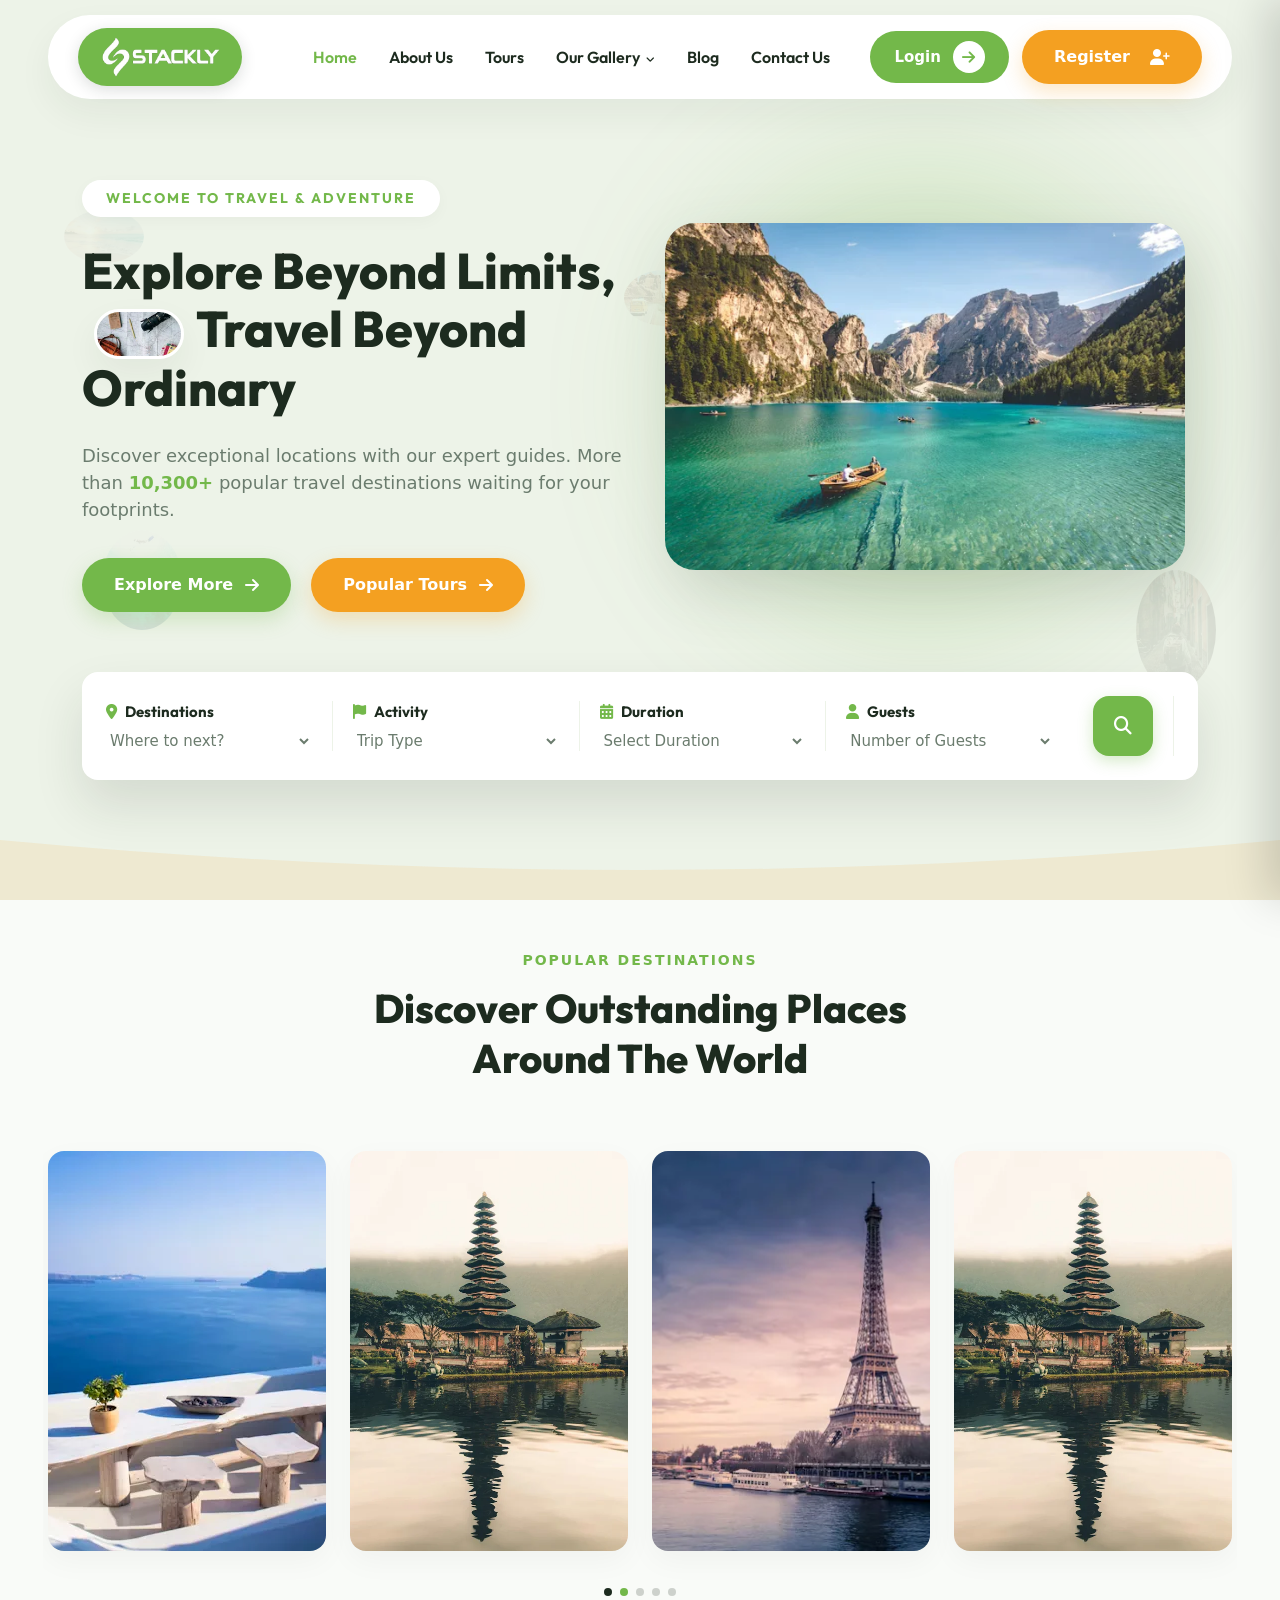
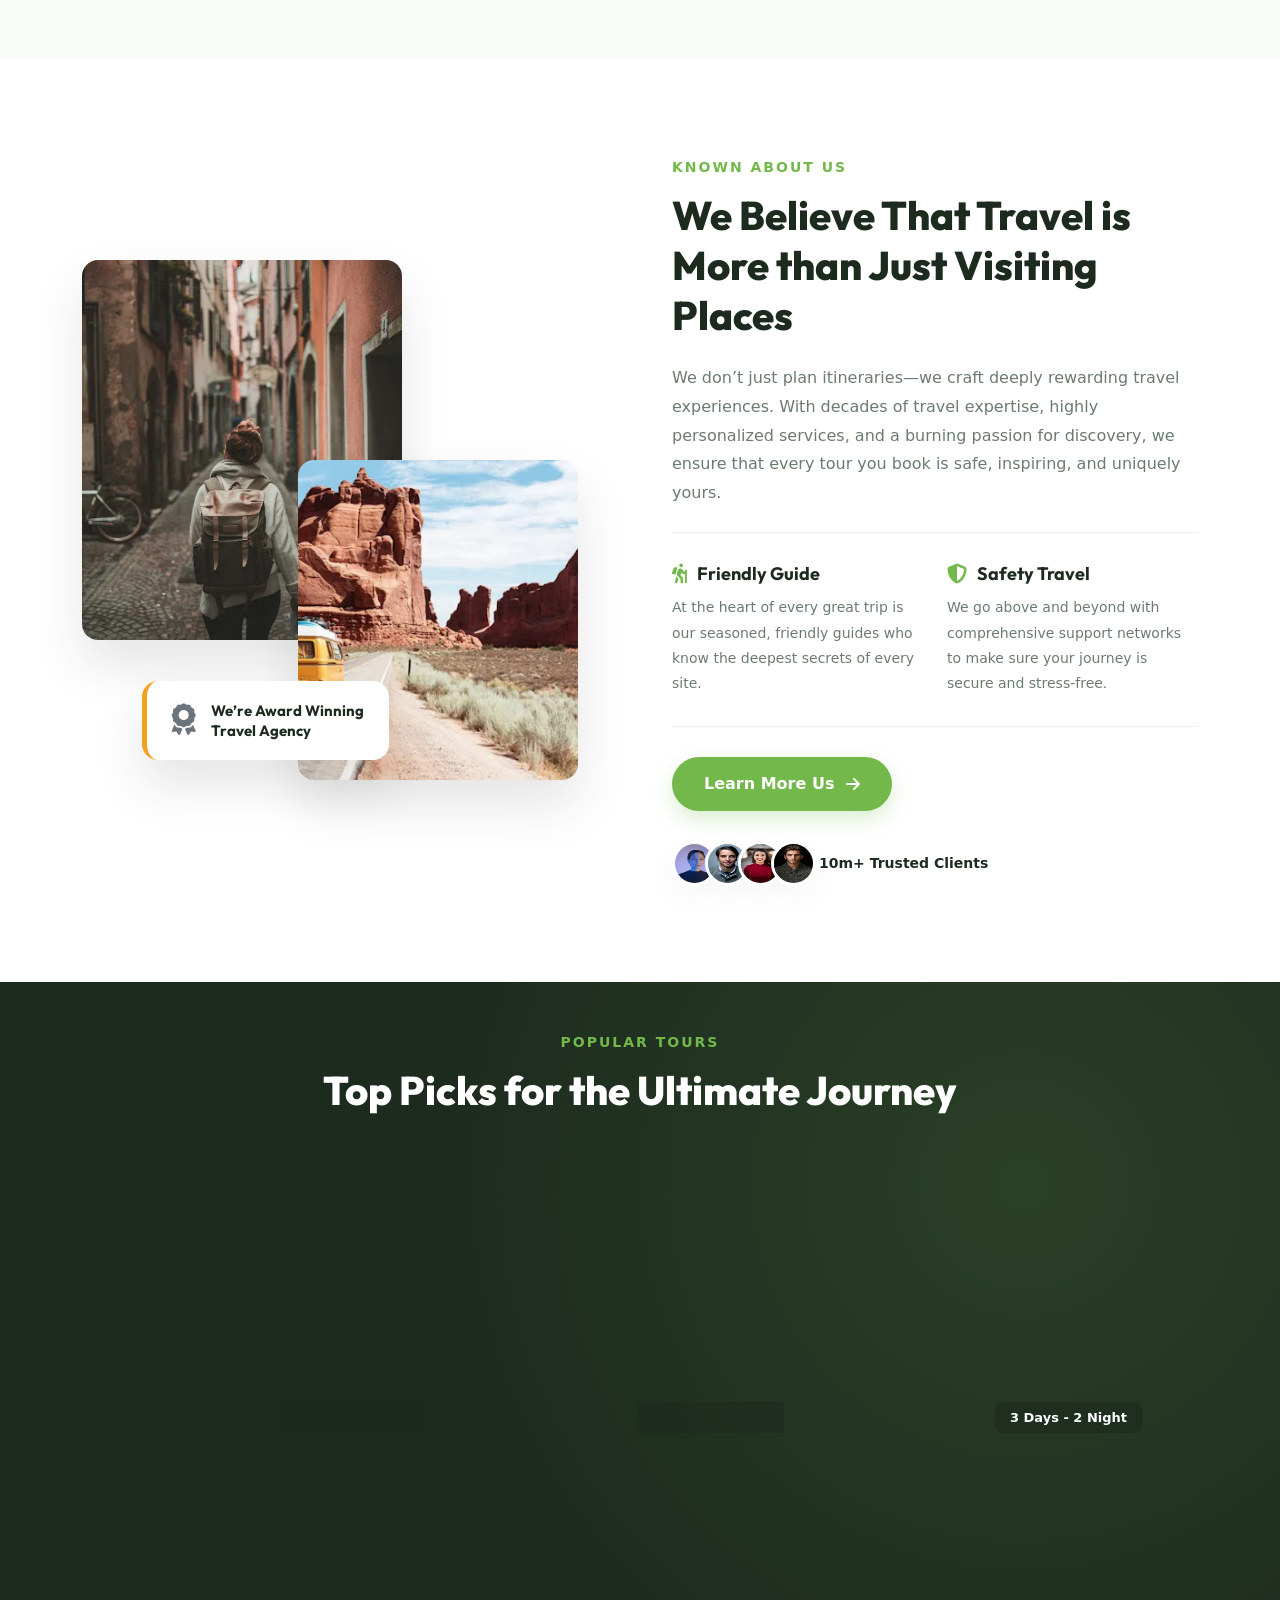
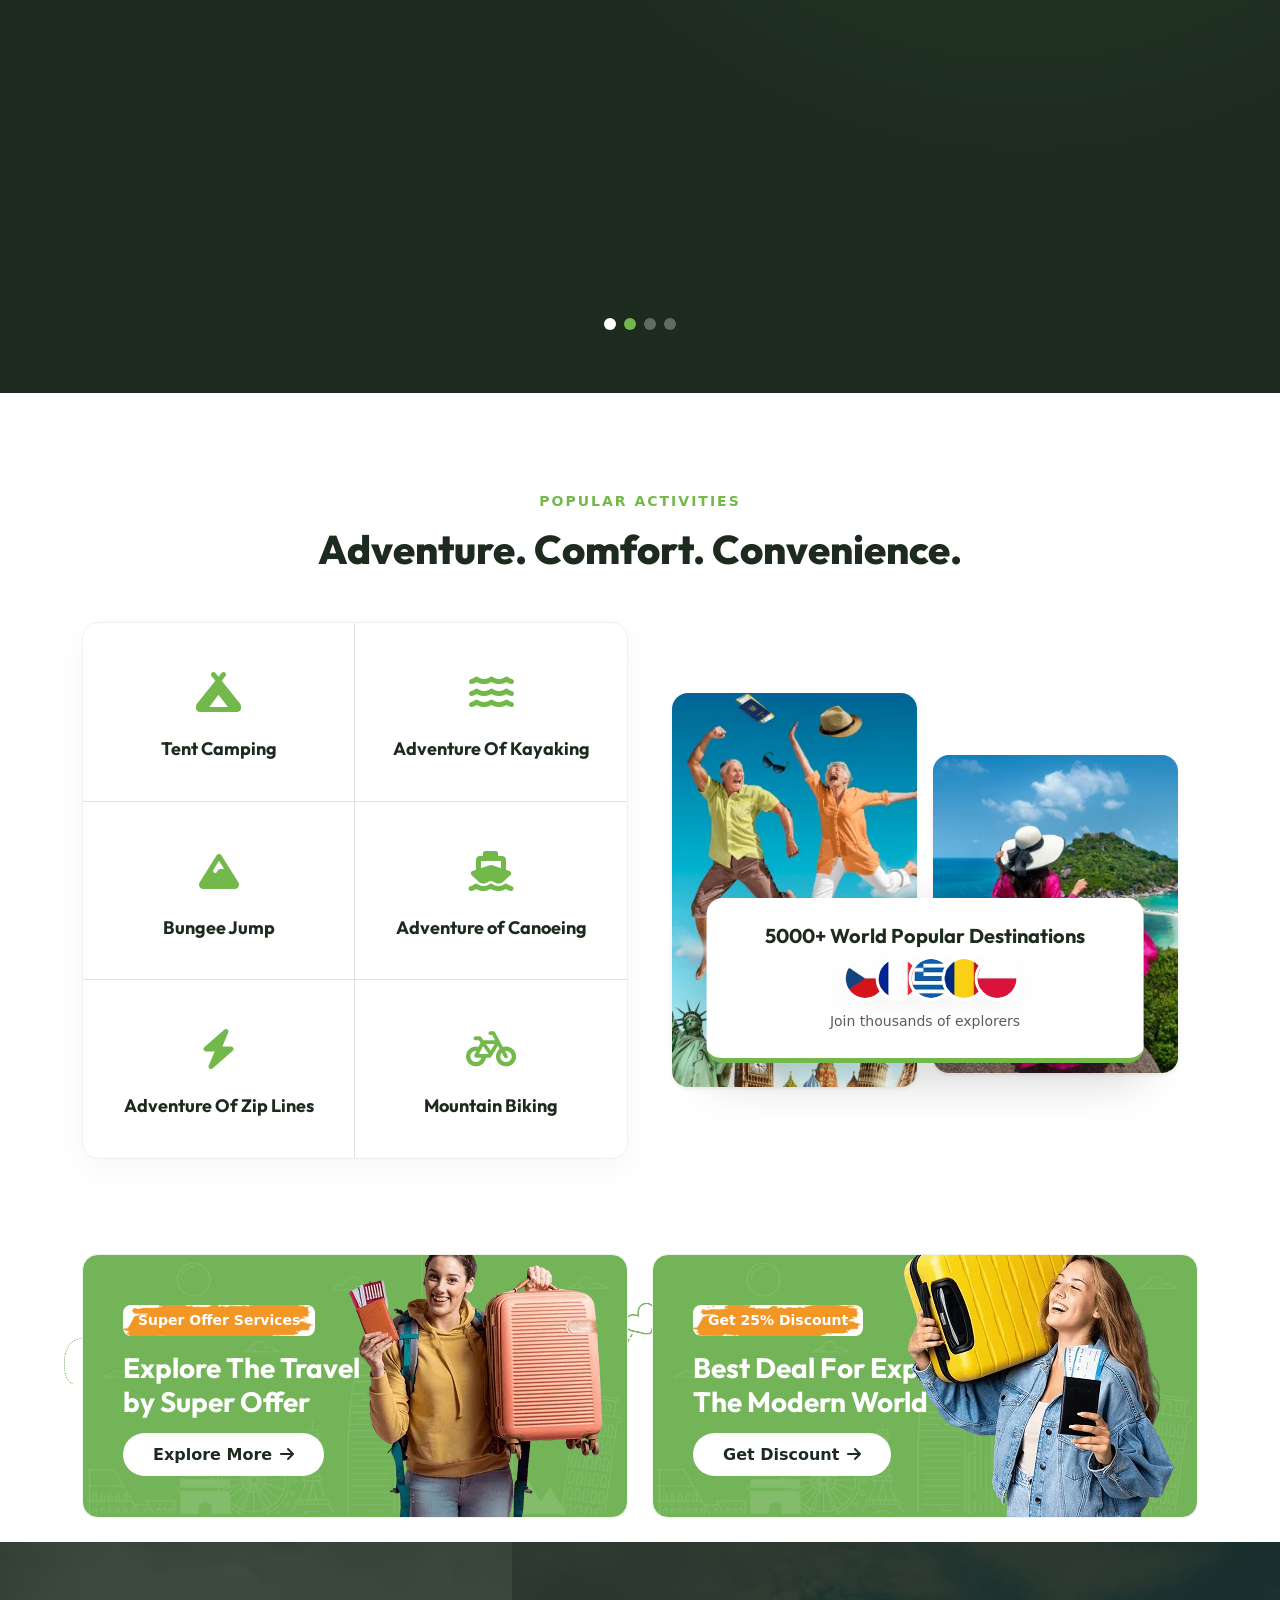
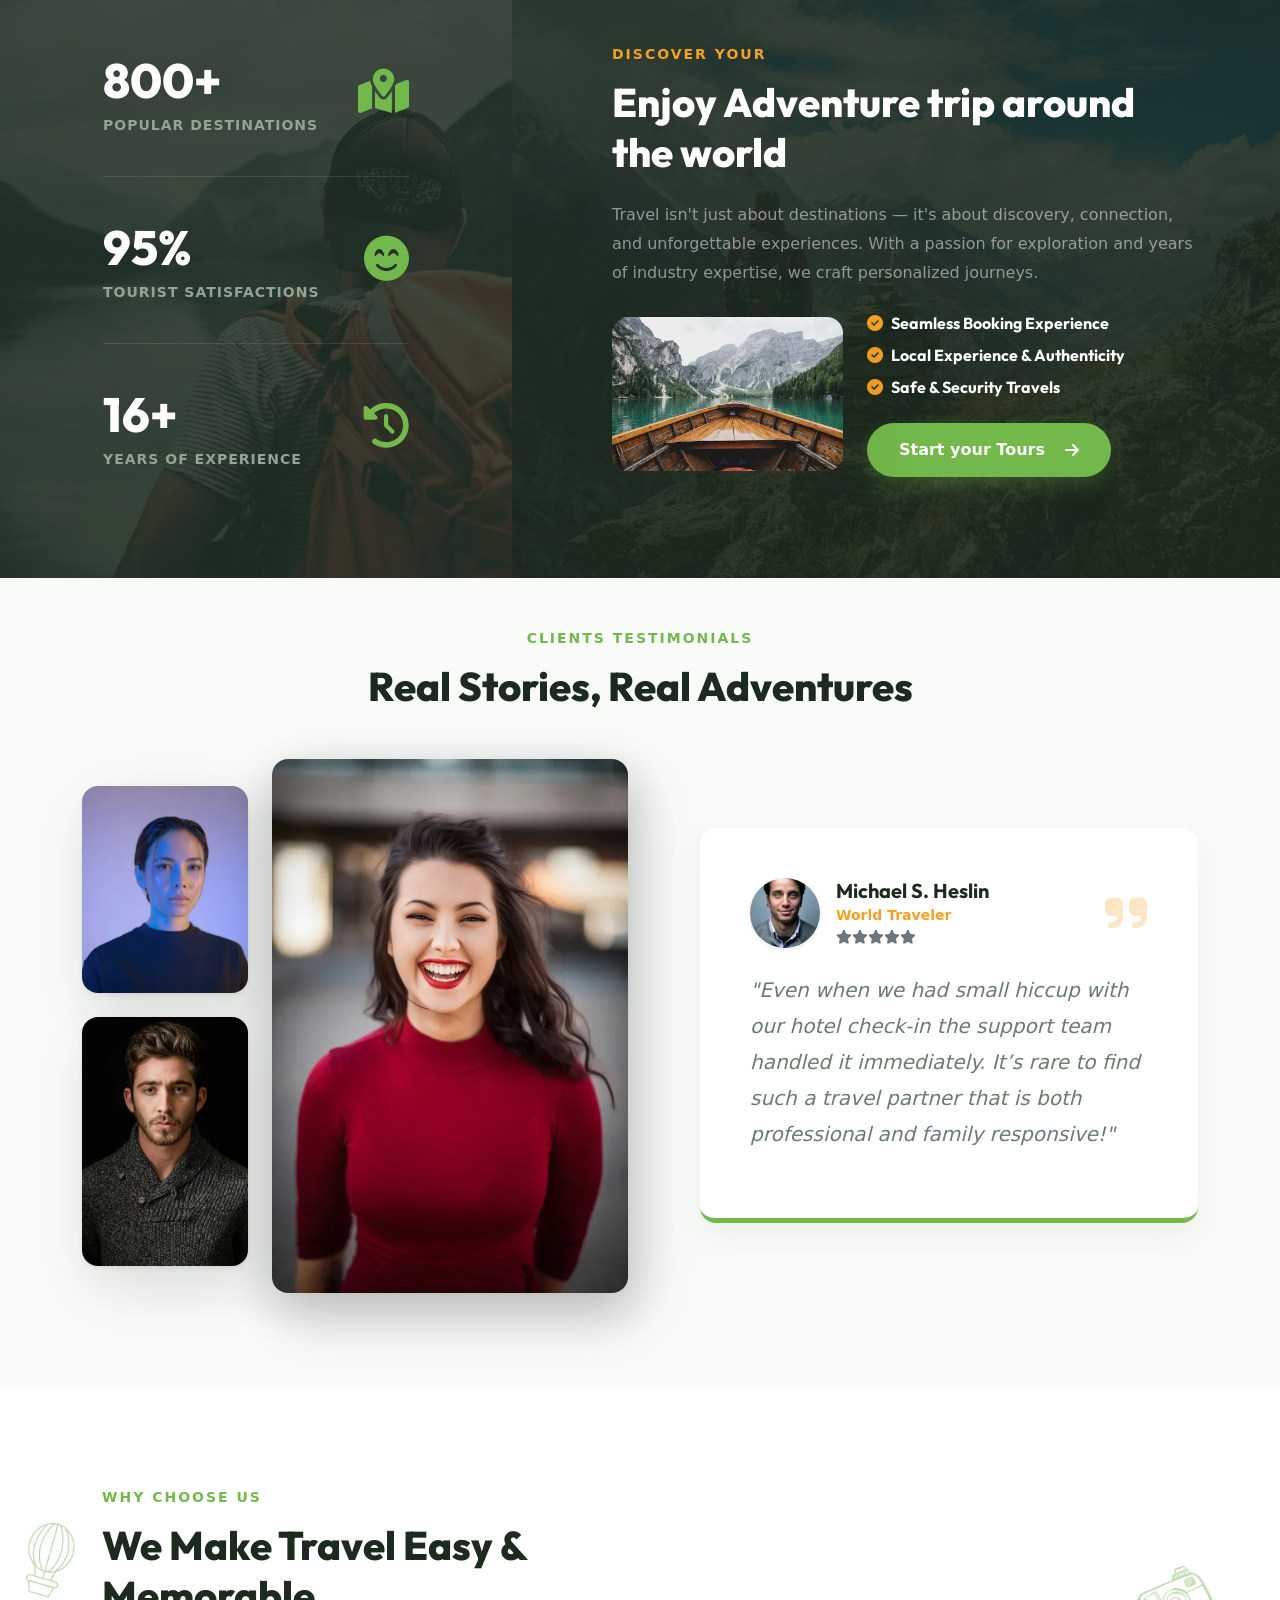
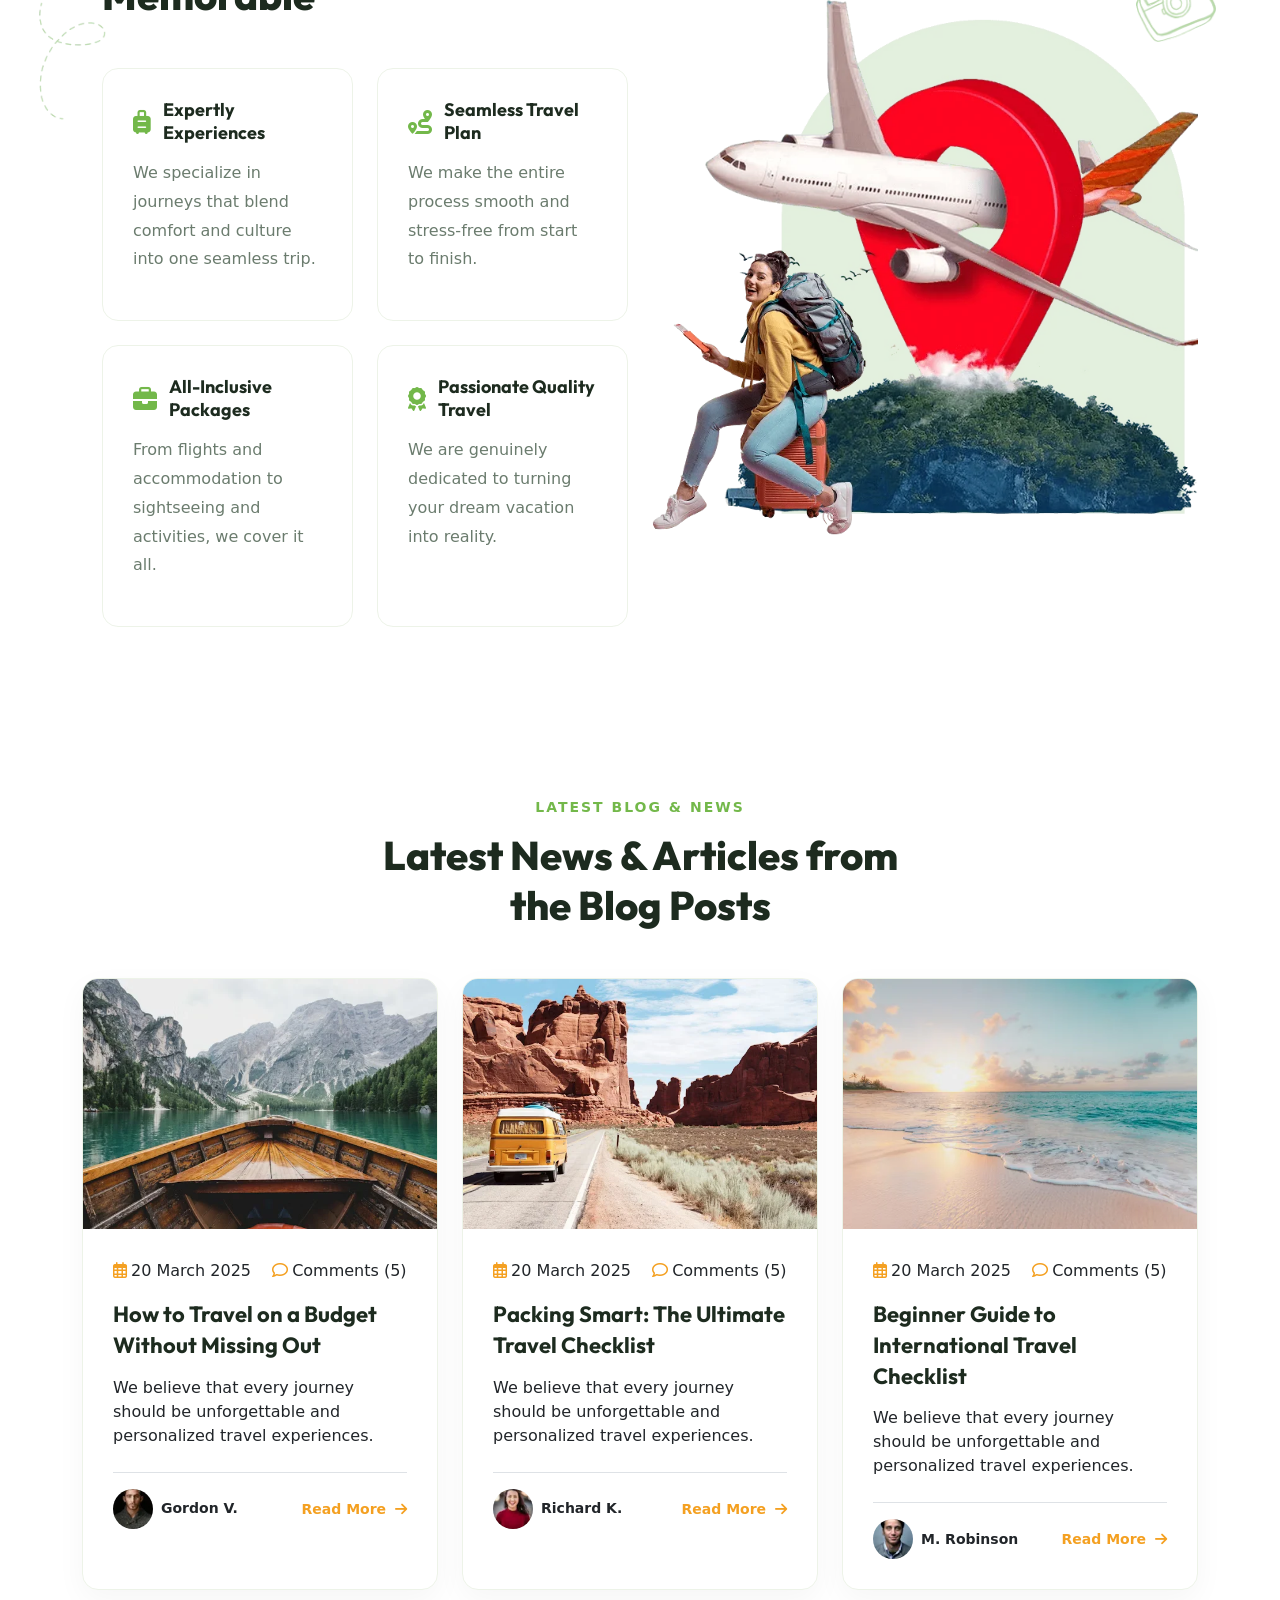
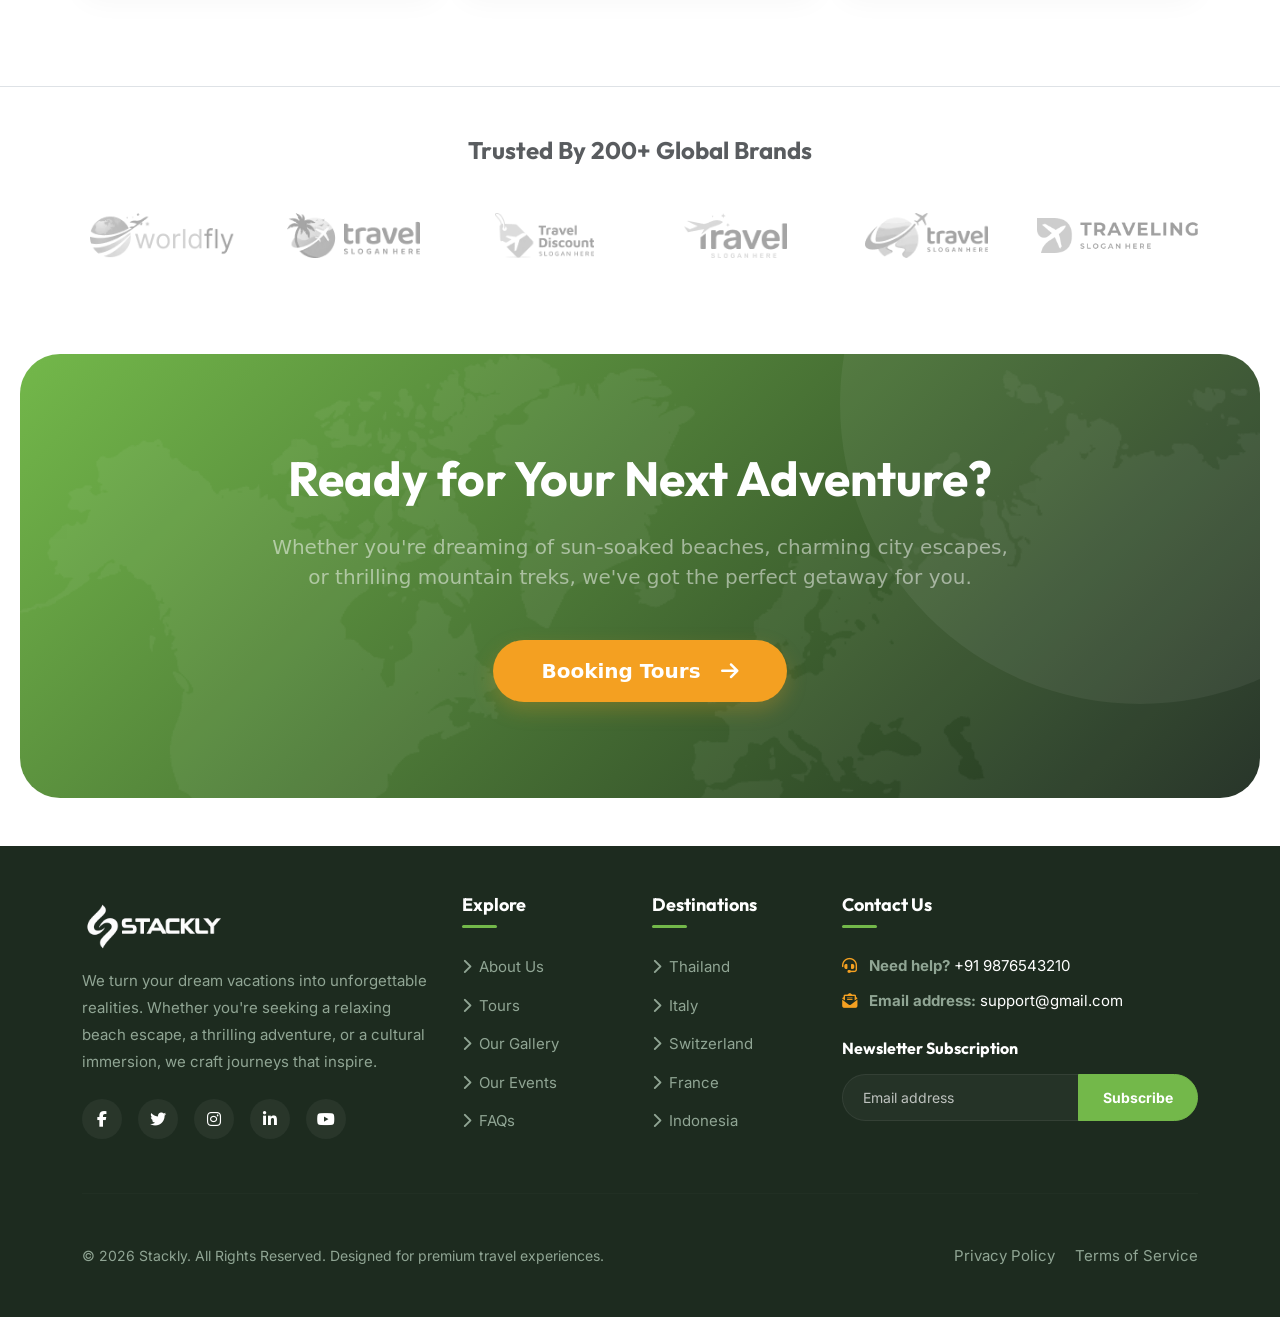
==== commit ede7f9e7: "changes fixed" ====
--- a/index.html
+++ b/index.html
@@ -42,6 +42,9 @@
       <div class="loader-content">
         <div class="loader-circle">
           <img src="assets/images/logoStackly.webp" alt="Stackly Logo" />
+          <div class="travel-icon">
+            <i class="fas fa-plane"></i>
+          </div>
         </div>
 
         <div class="loader-text">
@@ -264,10 +267,10 @@
                   for your footprints.
                 </p>
                 <div class="hero-button">
-                  <a href="#about" class="theme-btn style-one"
+                  <a href="#" class="theme-btn style-one"
                     >Explore More <i class="fas fa-arrow-right"></i
                   ></a>
-                  <a href="#tours" class="theme-btn style-two"
+                  <a href="#" class="theme-btn style-two"
                     >Popular Tours <i class="fas fa-arrow-right"></i
                   ></a>
                 </div>
@@ -539,7 +542,7 @@
 
               <!-- Trust Metric Badges -->
               <div class="tripex-button-wrap">
-                <a href="#tours" class="theme-btn style-one"
+                <a href="#" class="theme-btn style-one"
                   >Learn More Us <i class="fas fa-arrow-right"></i
                 ></a>
                 <div class="tripex-avatar-card">
--- a/assets/css/styles.css
+++ b/assets/css/styles.css
@@ -249,9 +249,7 @@
   display: flex;
   align-items: center;
   justify-content: center;
-  background: linear-gradient(-45deg, #081c15, #1b4332, #2d6a4f, #081c15);
-  background-size: 400% 400%;
-  animation: gradientMove 10s ease infinite;
+  background: var(--dark);
   transition:
     opacity 0.8s ease,
     visibility 0.8s ease;
@@ -278,7 +276,7 @@
 .preloader::before {
   width: 350px;
   height: 350px;
-  background: rgba(115, 184, 74, 0.5);
+  background: rgba(115, 184, 74, 0.2);
   top: -100px;
   left: -100px;
   animation: floatingGlow 6s ease-in-out infinite;
@@ -287,7 +285,7 @@
 .preloader::after {
   width: 300px;
   height: 300px;
-  background: rgba(255, 255, 255, 0.15);
+  background: rgba(244, 160, 33, 0.1);
   bottom: -100px;
   right: -100px;
   animation: floatingGlow 8s ease-in-out infinite reverse;
@@ -346,12 +344,12 @@
 .loader-circle::before {
   inset: -10px;
   border: 3px solid transparent;
-  border-top-color: #73b84a;
-  border-bottom-color: #73b84a;
+  border-top-color: var(--primary);
+  border-bottom-color: var(--primary);
 
   animation: rotateRing 2s linear infinite;
 
-  box-shadow: 0 0 25px rgba(115, 184, 74, 0.5);
+  box-shadow: 0 0 25px rgba(115, 184, 74, 0.3);
 }
 
 .loader-circle::after {
@@ -363,6 +361,25 @@
   animation: rotateRingReverse 1.5s linear infinite;
 }
 
+.travel-icon {
+  position: absolute;
+  width: 180px;
+  height: 180px;
+  border-radius: 50%;
+  animation: rotateRing 4s linear infinite;
+  z-index: 5;
+}
+
+.travel-icon i {
+  position: absolute;
+  top: -18px;
+  left: 50%;
+  transform: translateX(-50%) rotate(90deg);
+  color: var(--secondary);
+  font-size: 20px;
+  text-shadow: 0 0 10px rgba(244, 160, 33, 0.5);
+}
+
 /* ==============================
    Logo
 ================================= */
@@ -492,7 +509,7 @@
   50% {
     opacity: 1;
     transform: translateY(-8px);
-    color: #73b84a;
+    color: var(--primary);
   }
 }
 
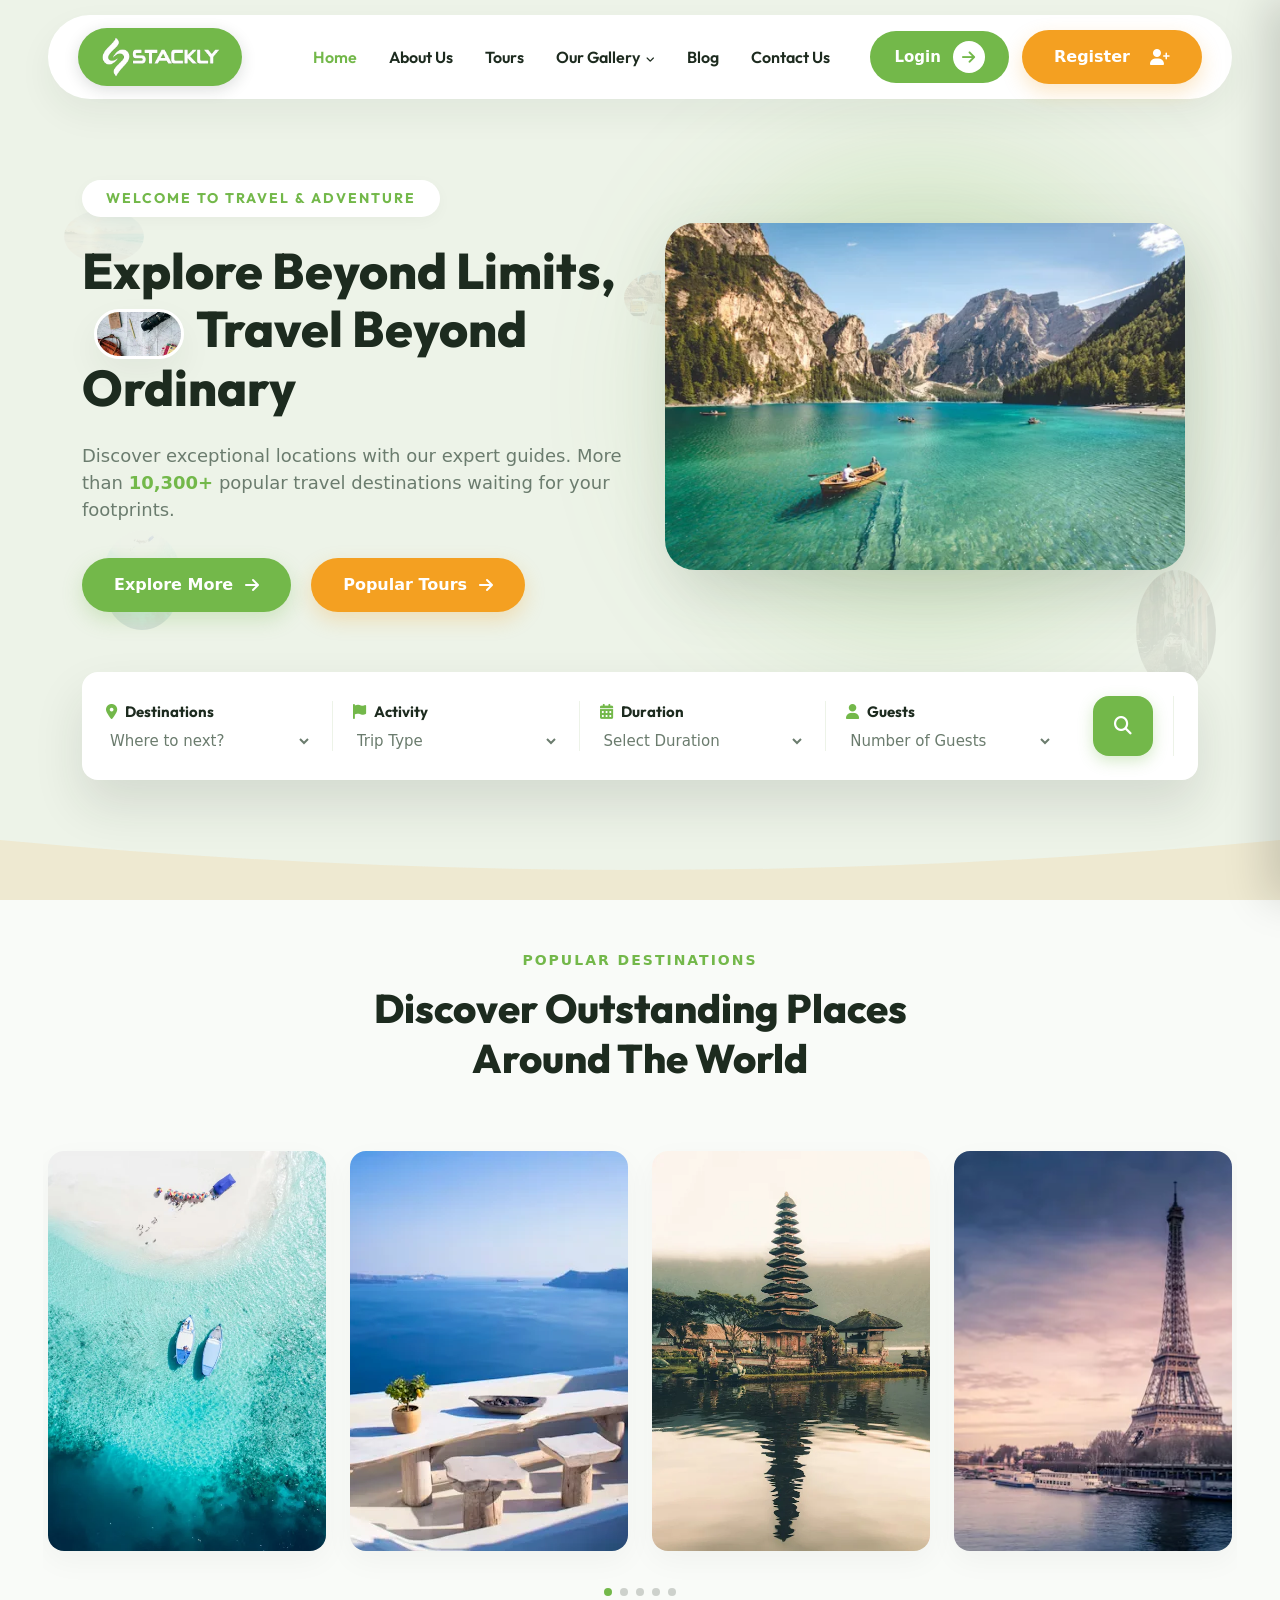
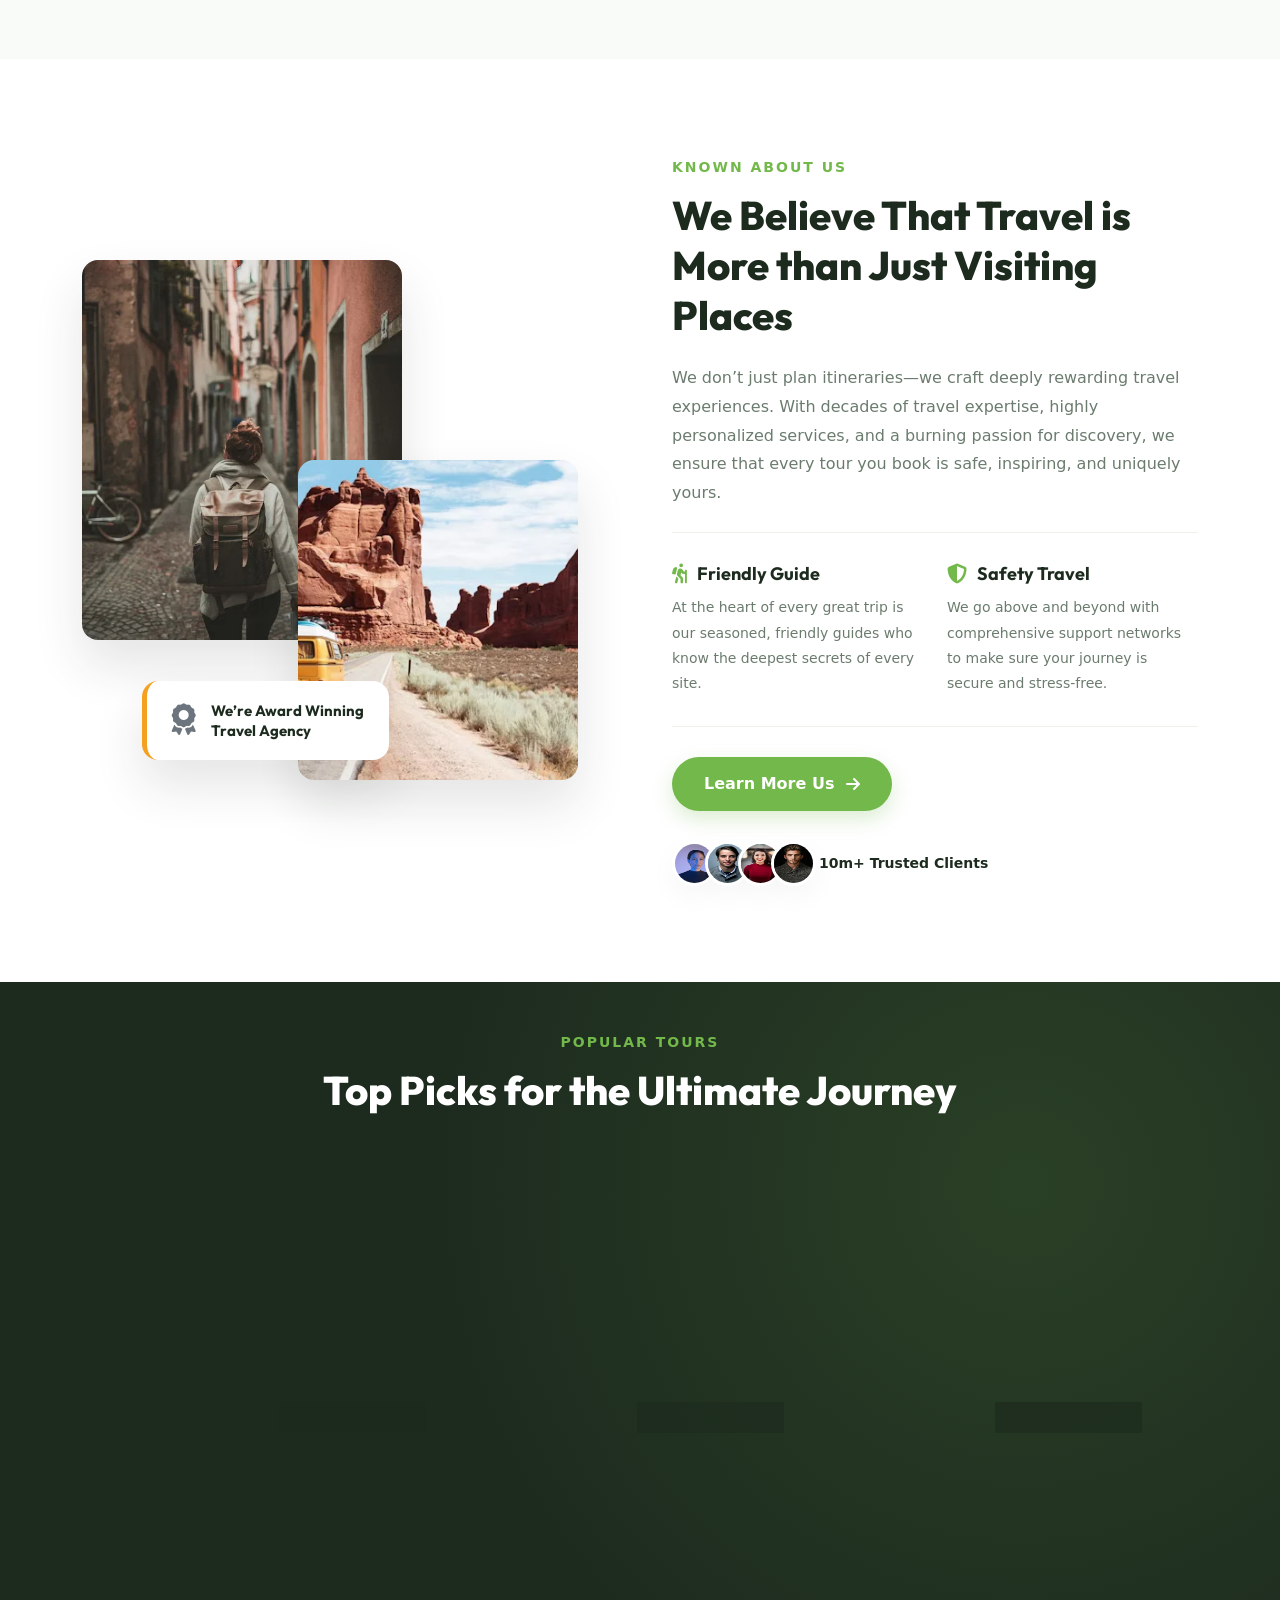
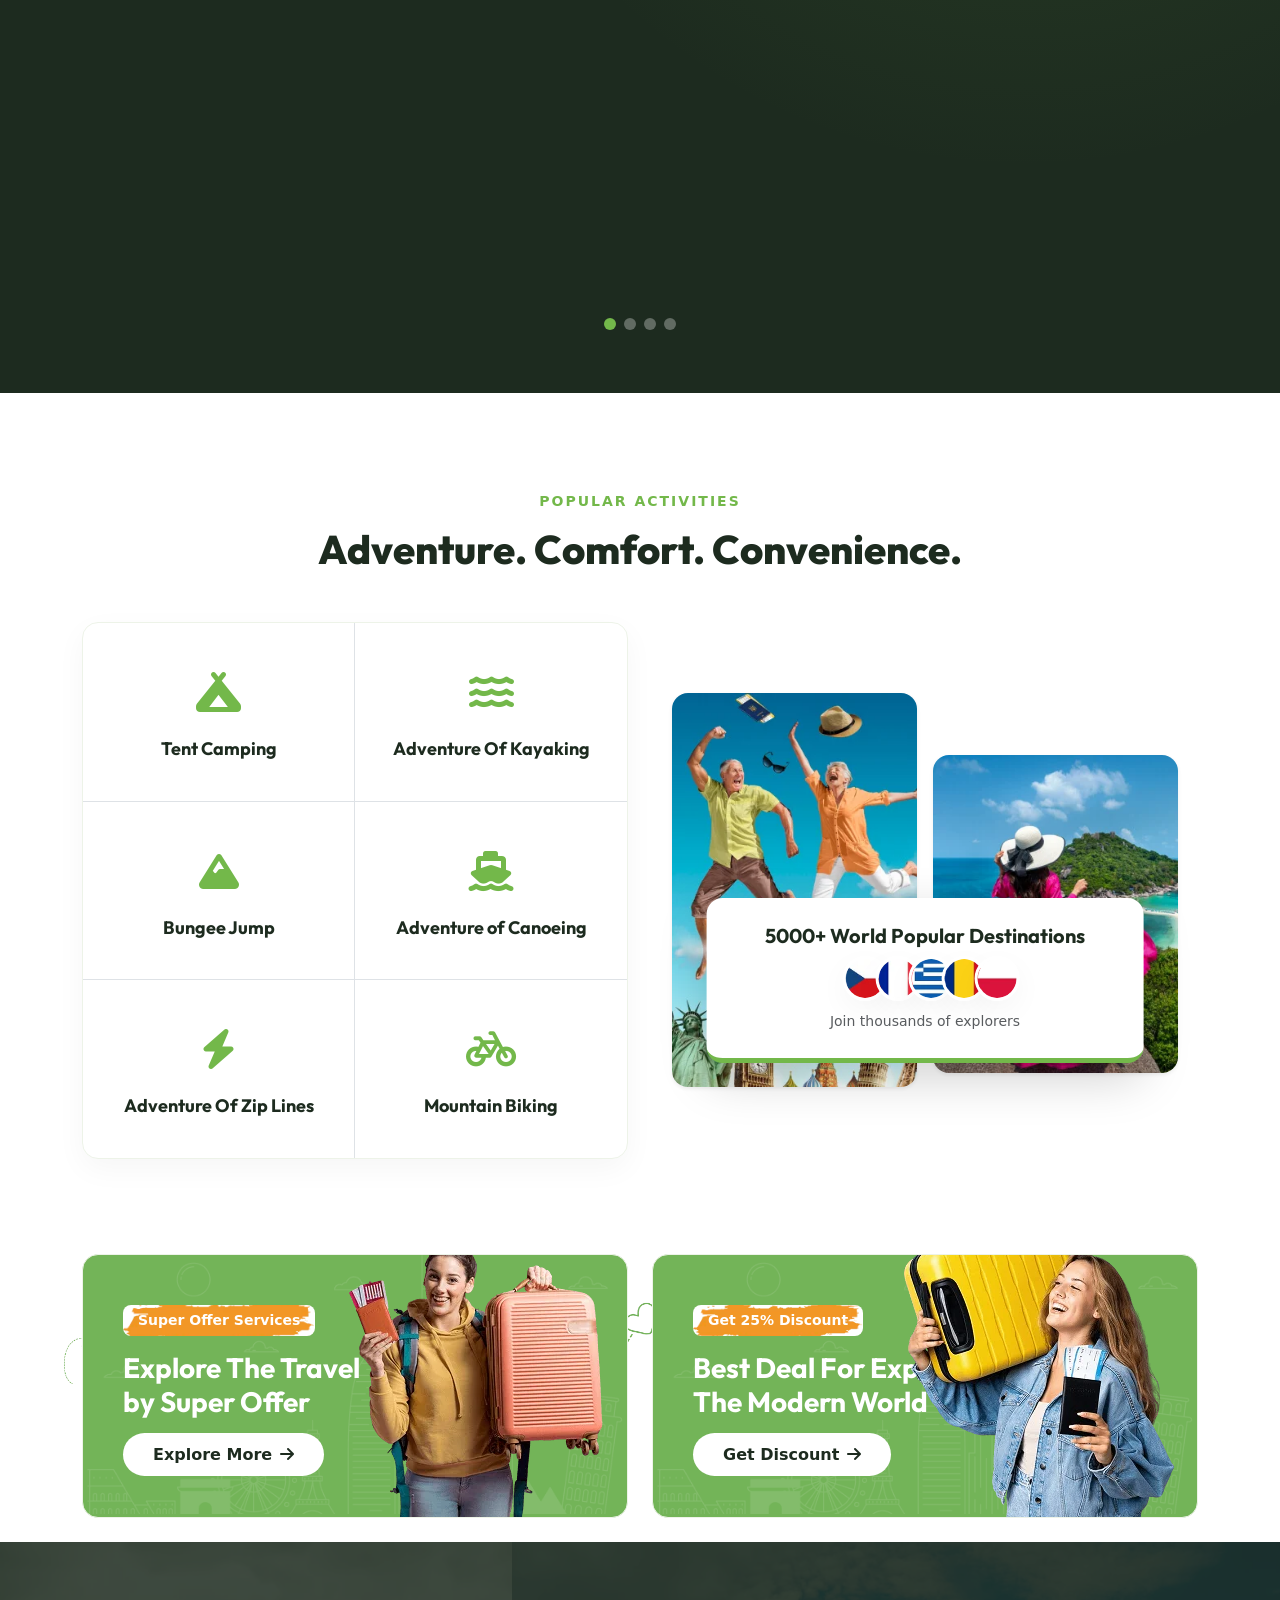
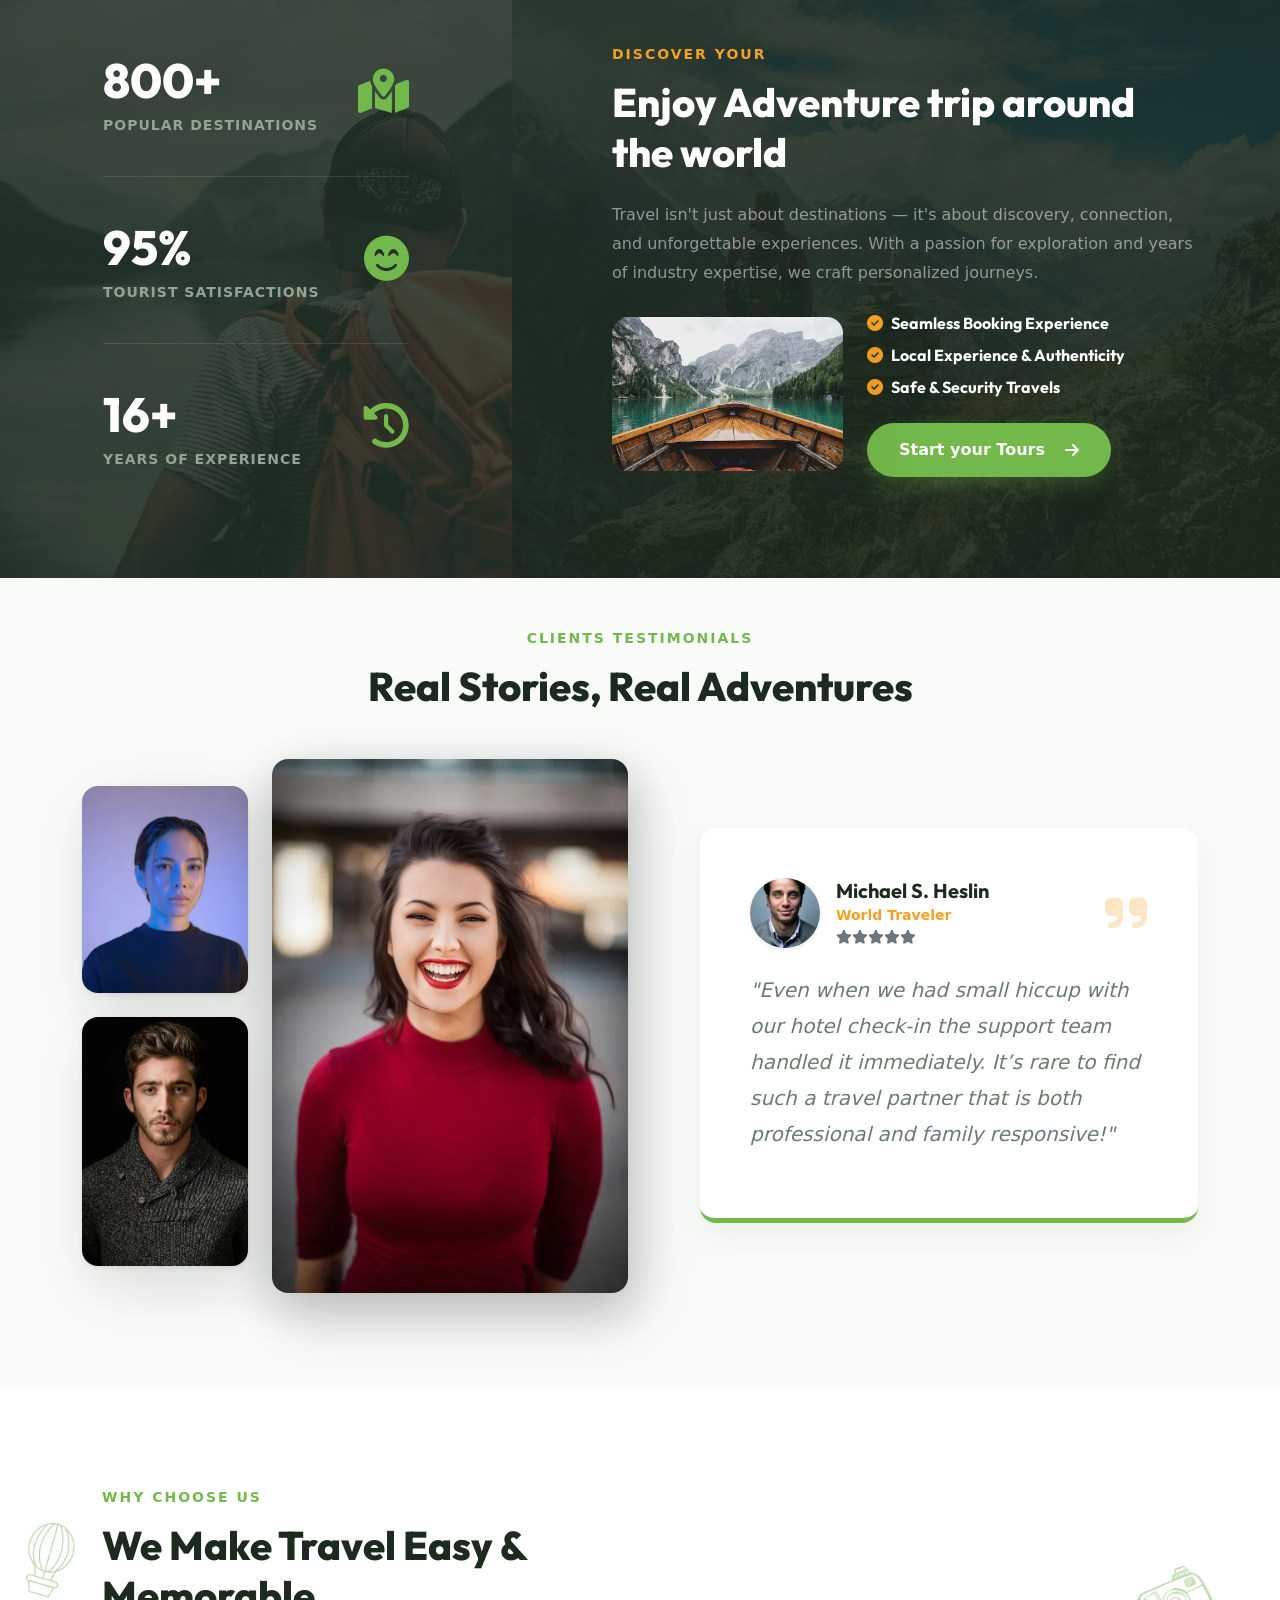
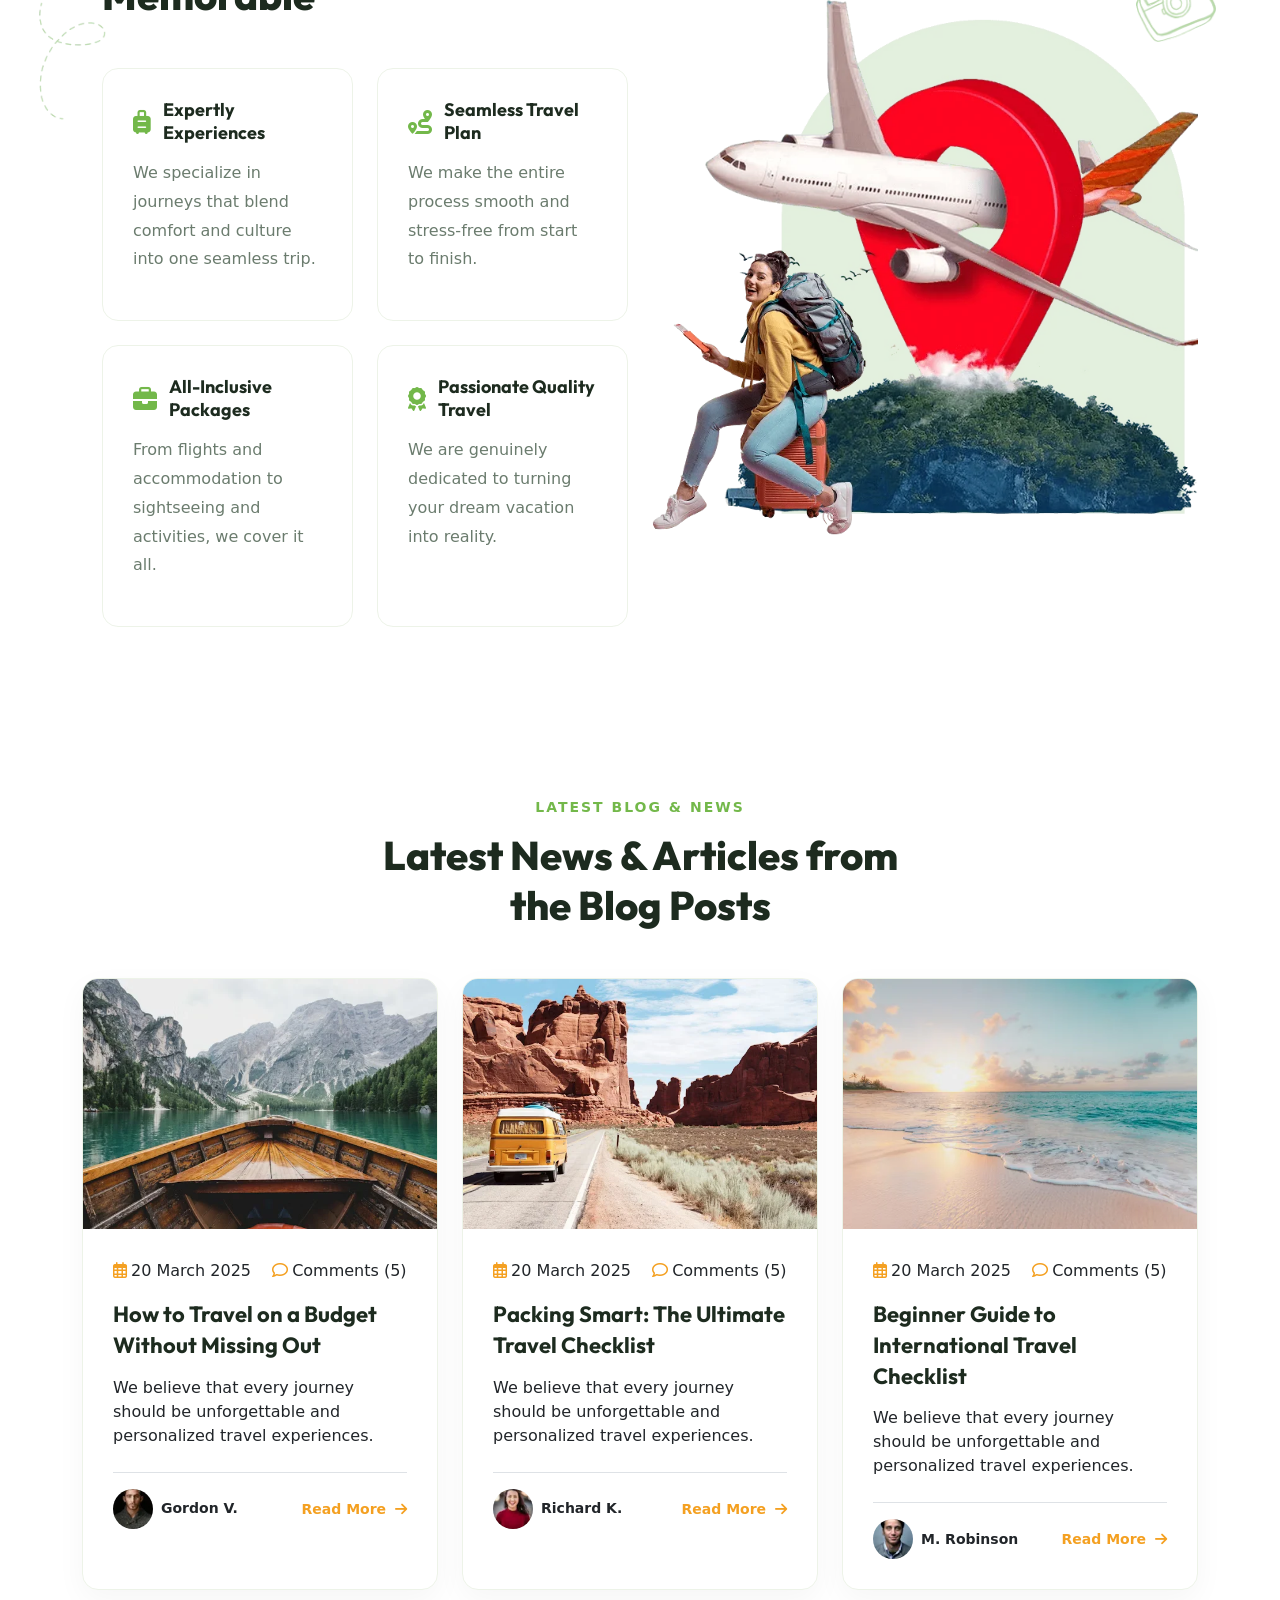
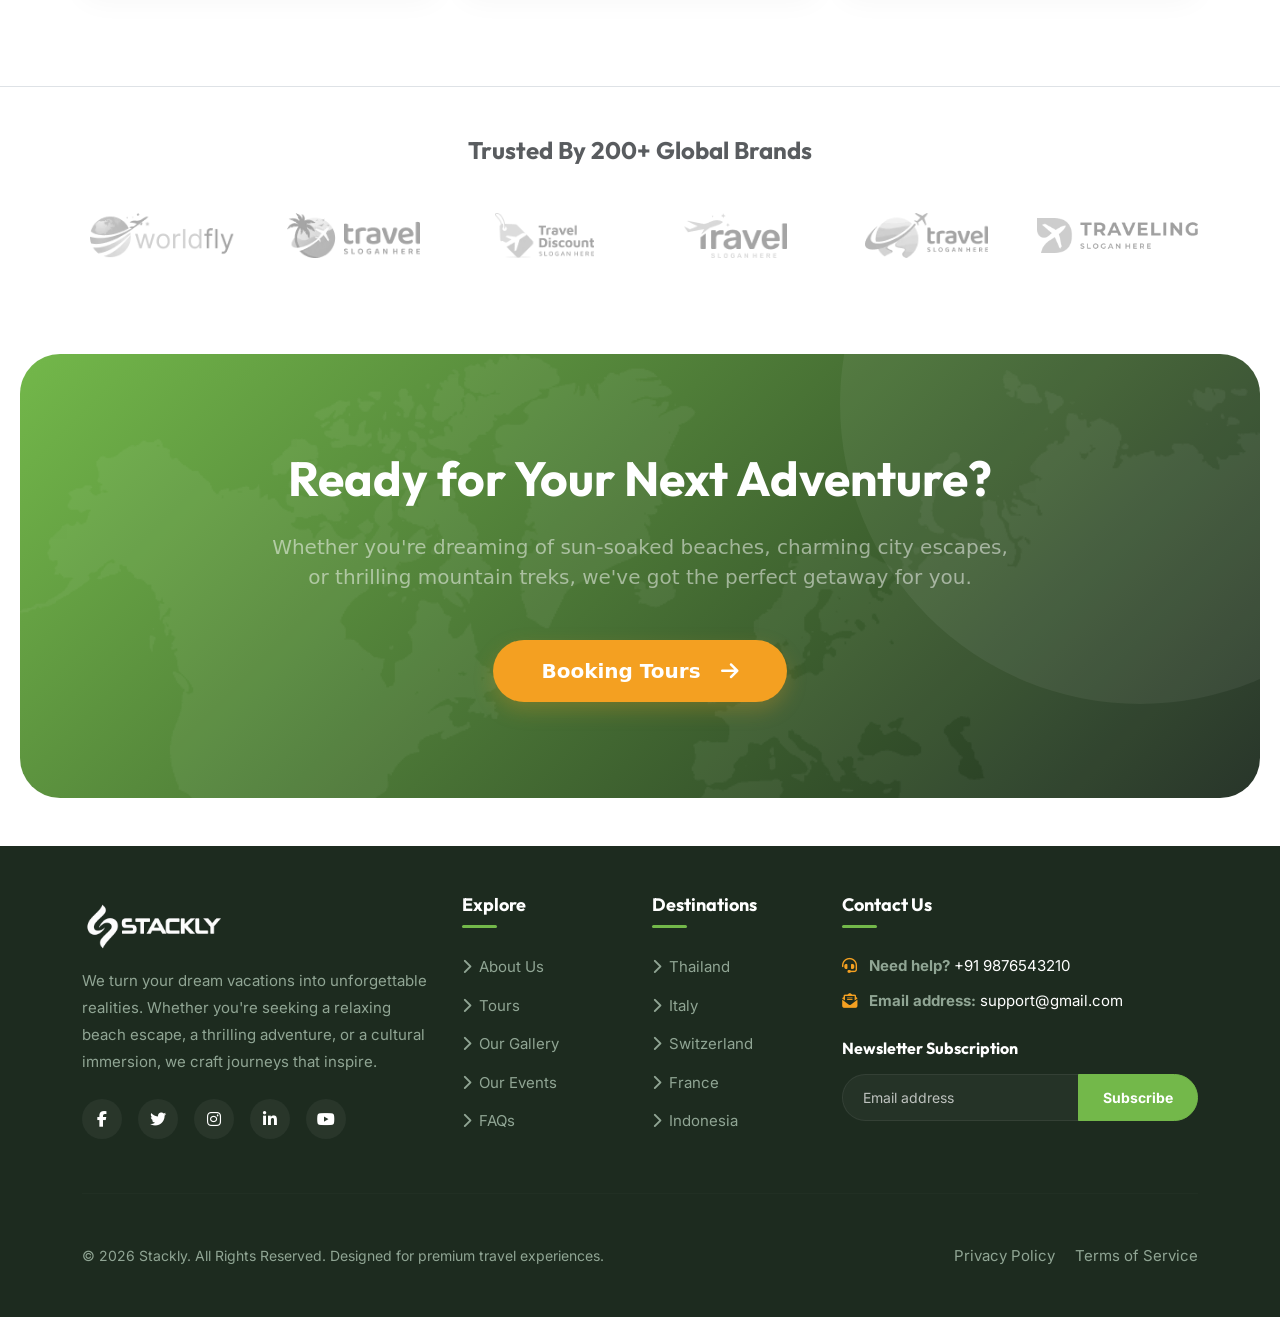
==== commit a7925123: "refactor: fixed changes" ====
--- a/index.html
+++ b/index.html
@@ -1593,7 +1593,7 @@
               escapes, or thrilling mountain treks, we've got the perfect
               getaway for you.
             </p>
-            <a href="contact.html" class="theme-btn style-two fs-5 px-5 py-3"
+            <a href="#" class="theme-btn style-two fs-5 px-5 py-3"
               >Booking Tours <i class="fas fa-arrow-right ms-2"></i
             ></a>
           </div>
--- a/assets/css/styles.css
+++ b/assets/css/styles.css
@@ -218,19 +218,16 @@
   box-shadow: 0 8px 20px rgba(115, 184, 74, 0.3);
 }
 
-.icon-btn i.far {
-  /* Ensure Font Awesome icon properties */
+.icon-btn i {
   font-family: "Font Awesome 6 Free" !important;
-  font-weight: 400 !important; /* 'far' implies regular weight */
-  color: var(--white) !important; /* Ensure visibility on dark backgrounds */
-  font-size: 18px !important; /* Default size for the icon */
-  line-height: 1 !important; /* Prevent extra spacing */
-  display: inline-block !important; /* Ensure it's rendered */
+  font-weight: 900 !important;
+  color: var(--white) !important;
+  font-size: 18px !important;
+  line-height: 1 !important;
+  display: inline-block !important;
   -webkit-font-smoothing: antialiased;
   -moz-osx-font-smoothing: grayscale;
 }
-
-/* Specific style for icon-btn.style-one if needed, inheriting from base .icon-btn */
 
 .bg-orange {
   background-color: #f4a021 !important;
@@ -2151,7 +2148,7 @@
     position: fixed;
     top: 0;
     left: -100%;
-    width: min(100%, 320px); /* Ensure responsiveness for smaller screens */
+    width: 100%; /* Full screen cover for the sidebar in mobile view */
     height: 100vh;
     background-color: var(--white);
     z-index: 1001;
@@ -2986,10 +2983,84 @@
 
 /* Login Form */
 .login-form-sec {
-  height: 100vh;
+  min-height: 100vh;
   display: flex;
   align-items: center;
   justify-content: center;
+  background-color: var(--gray-bg);
+  background-image:
+    radial-gradient(
+      circle at 10% 20%,
+      rgba(115, 184, 74, 0.05) 0%,
+      transparent 40%
+    ),
+    radial-gradient(
+      circle at 90% 80%,
+      rgba(244, 160, 33, 0.05) 0%,
+      transparent 40%
+    );
+  /* padding: 80px 0; */
+  position: relative;
+  z-index: 1;
+  overflow: hidden;
+}
+
+.login-form-sec::before {
+  content: "";
+  position: absolute;
+  top: -100px;
+  left: -100px;
+  width: 400px;
+  height: 400px;
+  background: rgba(115, 184, 74, 0.03);
+  border-radius: 50%;
+  z-index: -1;
+}
+
+.login-auth-logo {
+  position: absolute;
+  top: 30px;
+  left: 30px;
+  z-index: 10;
+}
+
+@media (max-width: 767px) {
+  .login-auth-logo {
+    top: 20px;
+    left: 20px;
+  }
+}
+
+.contact-form-wrapper {
+  background: var(--white);
+  padding: 50px;
+  border-radius: var(--radius-md);
+  box-shadow: var(--shadow-premium);
+  border-top: 5px solid var(--primary);
+  position: relative;
+  z-index: 2;
+}
+
+.contact-form-wrapper .form-control,
+.theme-role-select {
+  padding: 14px 20px;
+  border: 1px solid var(--light-green);
+  background-color: var(--light);
+  border-radius: var(--radius-sm);
+  transition: var(--transition-fast);
+  font-size: 15px;
+}
+
+.contact-form-wrapper .form-control:focus,
+.theme-role-select:focus {
+  border-color: var(--primary);
+  background-color: var(--white);
+  box-shadow: 0 0 0 4px rgba(115, 184, 74, 0.1);
+  outline: none;
+}
+
+.login-page-logo {
+  filter: invert(1);
 }
 
 /* ==========================================================
@@ -3046,3 +3117,100 @@
     font-size: 32px;
   }
 }
+
+/* ==========================================================
+   FAQ & ACCORDION ALIGNMENT FIXES
+   ========================================================== */
+.tripex-faq-sec {
+  padding-top: 50px;
+}
+
+.tripex-nav-tabs .nav-tabs {
+  border: none;
+  flex-direction: column;
+  gap: 12px;
+}
+
+.tripex-nav-tabs .nav-link {
+  width: 100%;
+  text-align: left;
+  display: flex;
+  align-items: center;
+  justify-content: space-between;
+  padding: 18px 25px;
+  background-color: var(--white);
+  color: var(--dark);
+  border: 1px solid var(--light-green);
+  border-radius: var(--radius-md);
+  font-weight: 700;
+  font-family: var(--font-heading);
+  transition: var(--transition-fast);
+}
+
+.tripex-nav-tabs .nav-link i {
+  font-size: 14px;
+  transition: var(--transition-fast);
+  opacity: 0.5;
+}
+
+.tripex-nav-tabs .nav-link.active,
+.tripex-nav-tabs .nav-link:hover {
+  background-color: var(--primary);
+  color: var(--white);
+  border-color: var(--primary);
+}
+
+.tripex-nav-tabs .nav-link.active i,
+.tripex-nav-tabs .nav-link:hover i {
+  opacity: 1;
+  transform: translateX(5px);
+}
+
+.accordion-card {
+  background: var(--white);
+  border-radius: var(--radius-md);
+  border: 1px solid var(--light-green);
+  margin-bottom: 15px;
+  transition: var(--transition-smooth);
+}
+
+.accordion-card.accordion-active {
+  border-color: var(--primary);
+  box-shadow: var(--shadow-card);
+}
+
+.accordion-title {
+  display: flex !important;
+  align-items: center;
+  gap: 15px;
+  padding: 20px 25px;
+  cursor: pointer;
+  margin-bottom: 0;
+}
+
+.accordion-content {
+  padding: 0 25px 25px 85px;
+  color: var(--text-muted);
+  line-height: 1.8;
+}
+
+@media (max-width: 767px) {
+  .accordion-content {
+    padding: 0 20px 20px 20px;
+  }
+}
+
+.password-toggle-icon {
+  position: absolute;
+  top: 50%;
+  right: 15px;
+  transform: translateY(-50%);
+  cursor: pointer;
+  color: var(--text-muted);
+  z-index: 10;
+  transition: var(--transition-fast);
+}
+
+.password-toggle-icon:hover {
+  color: var(--primary);
+}
